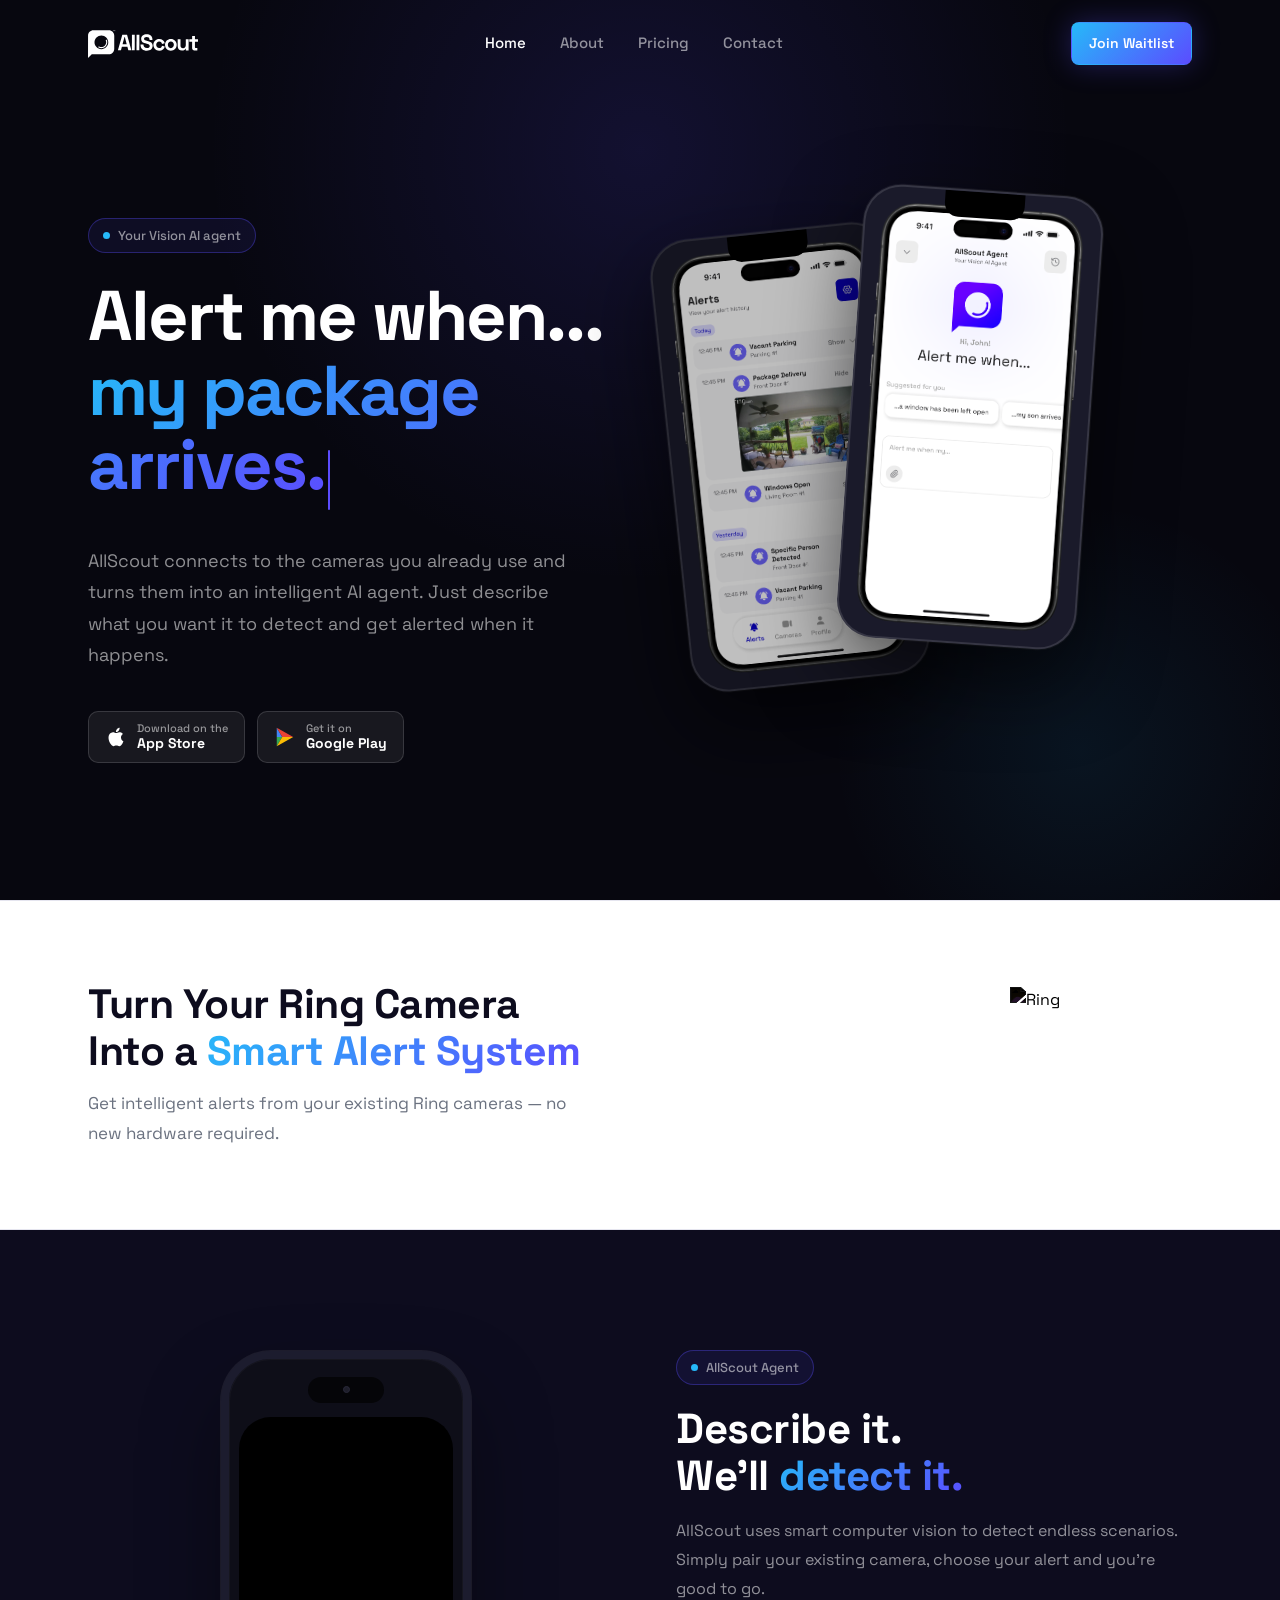
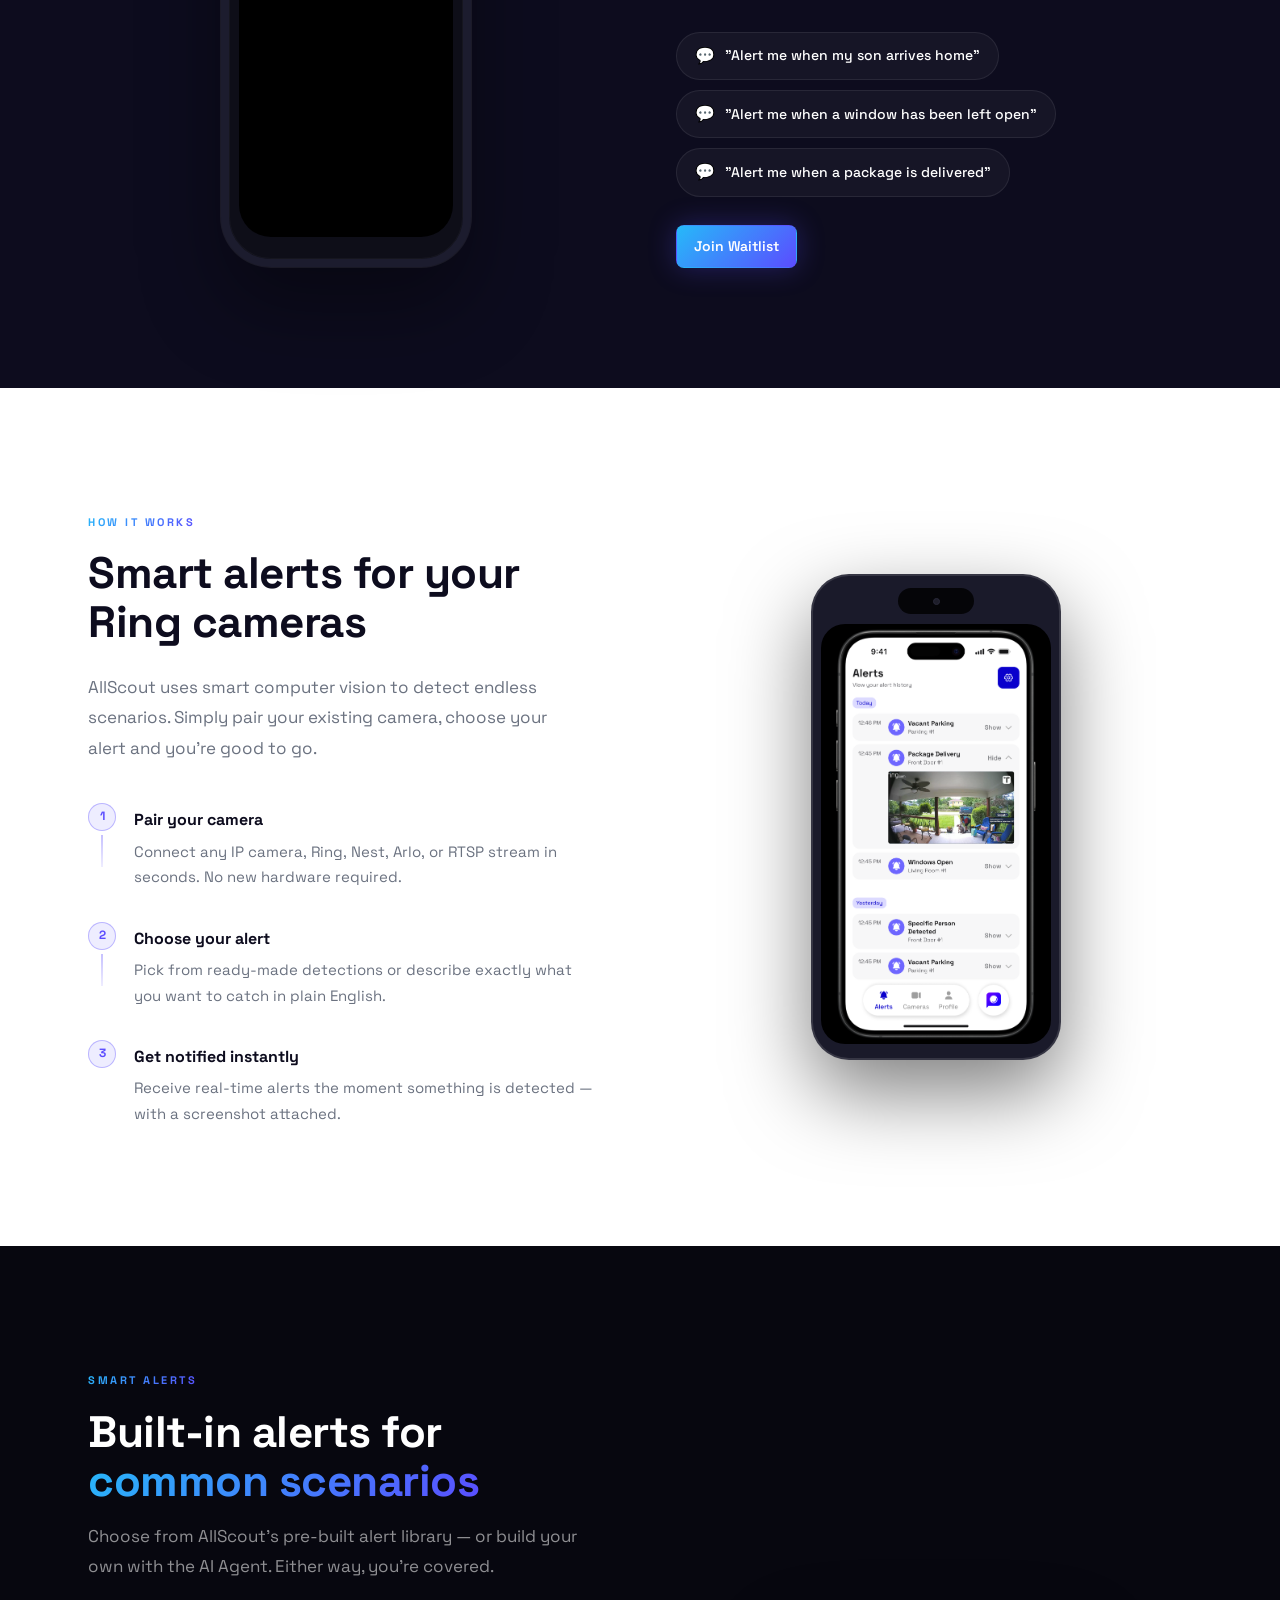
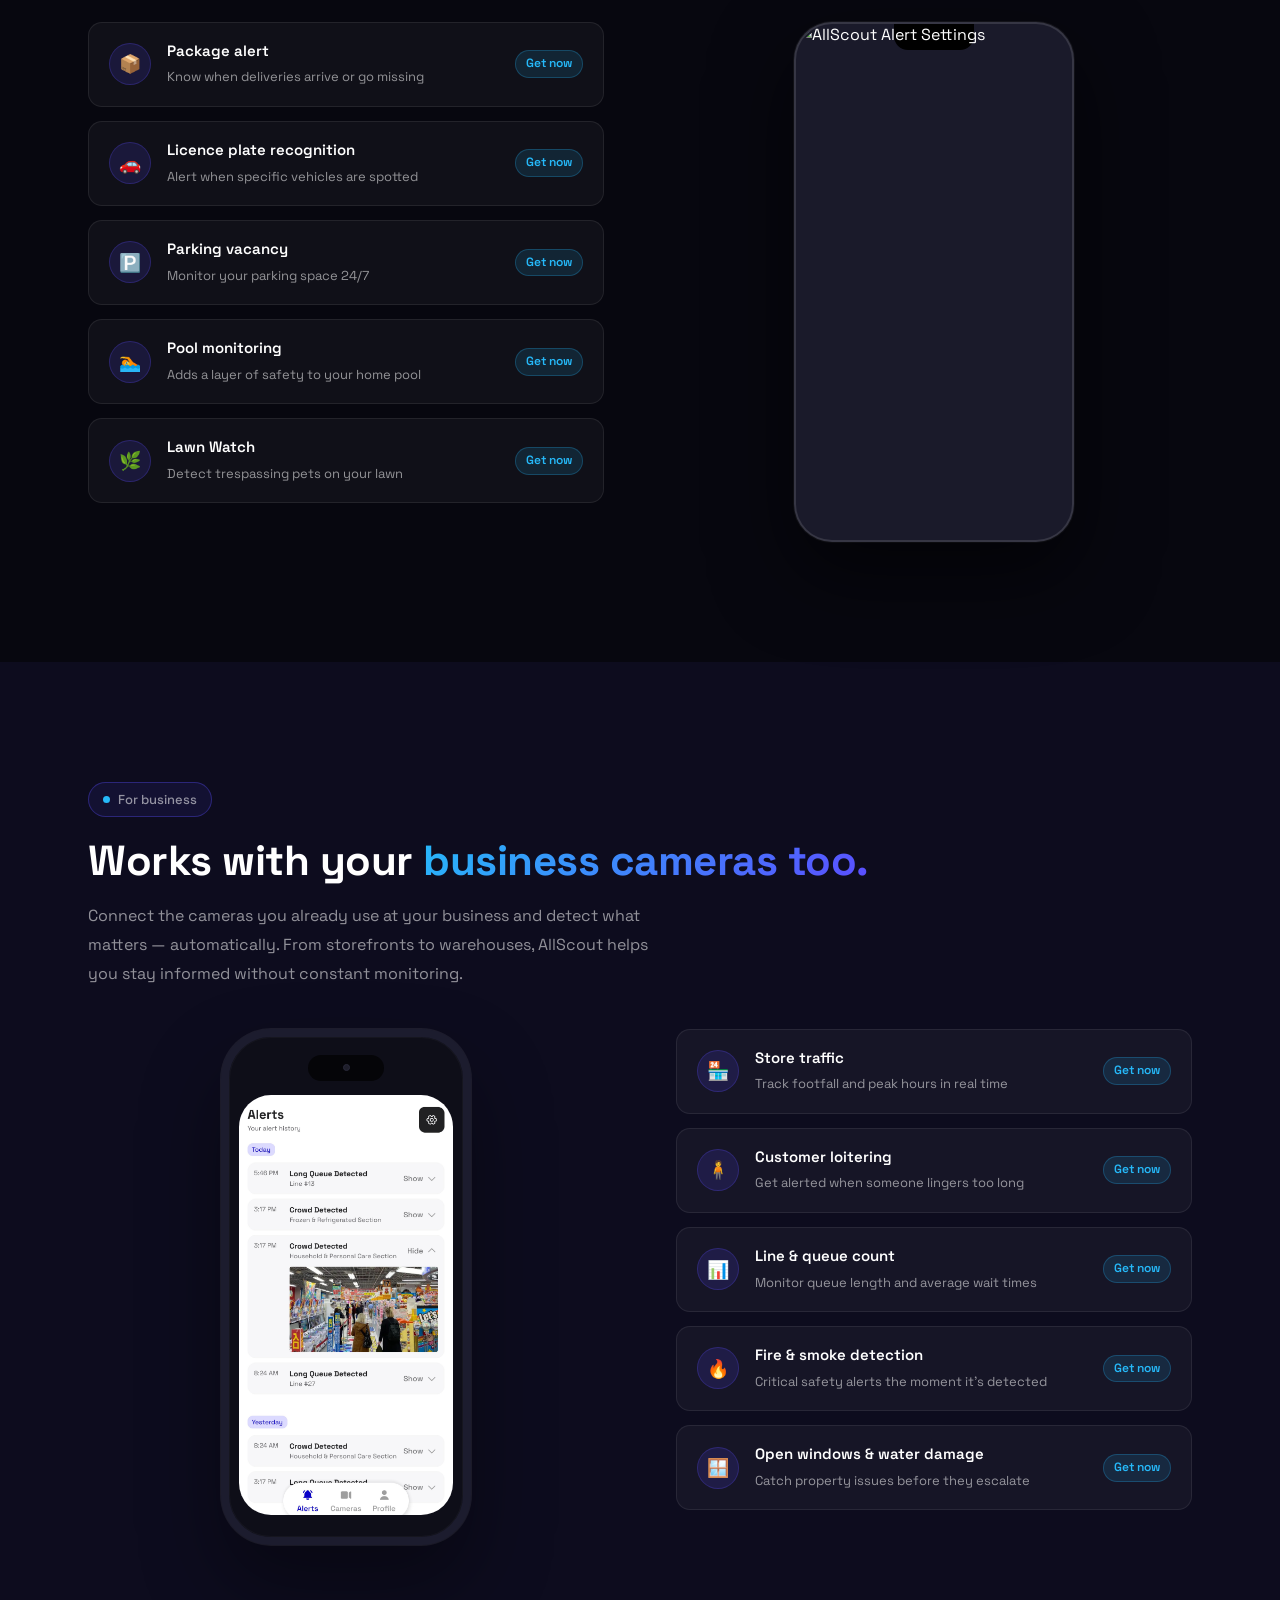
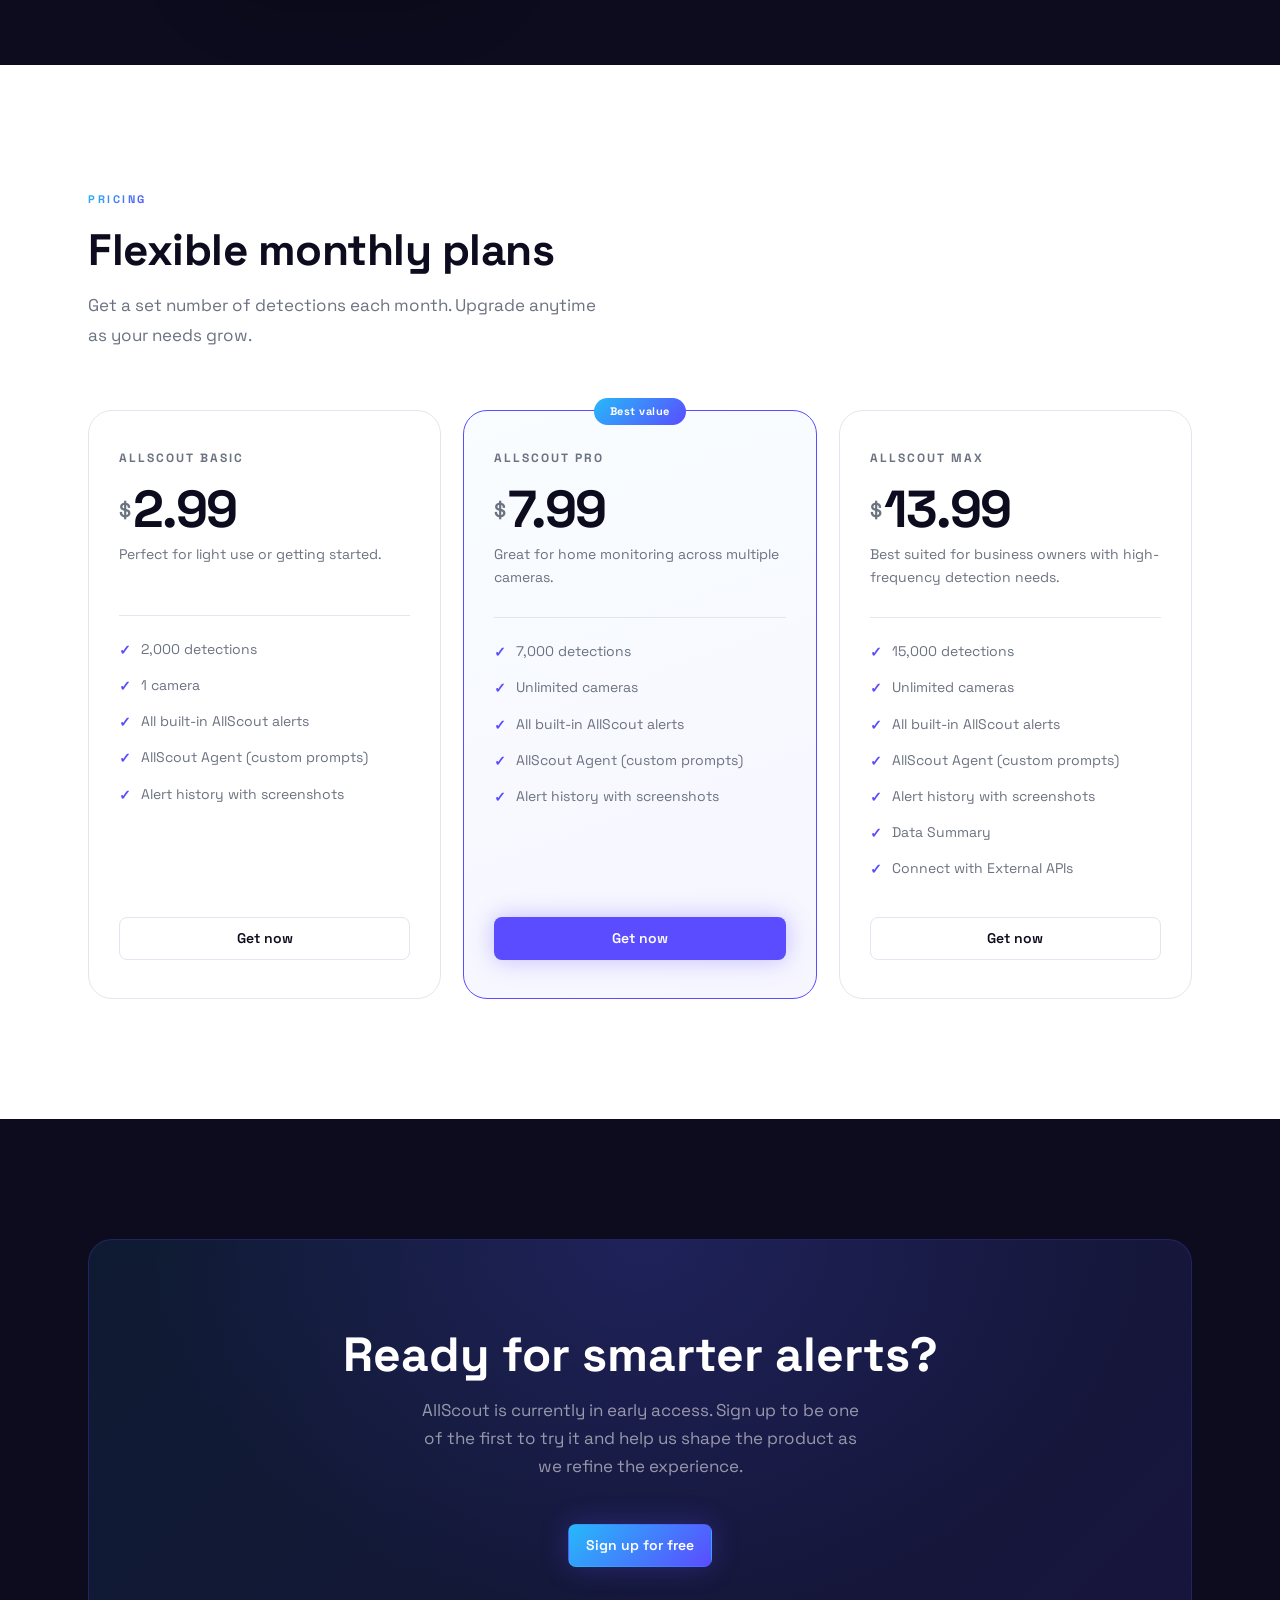
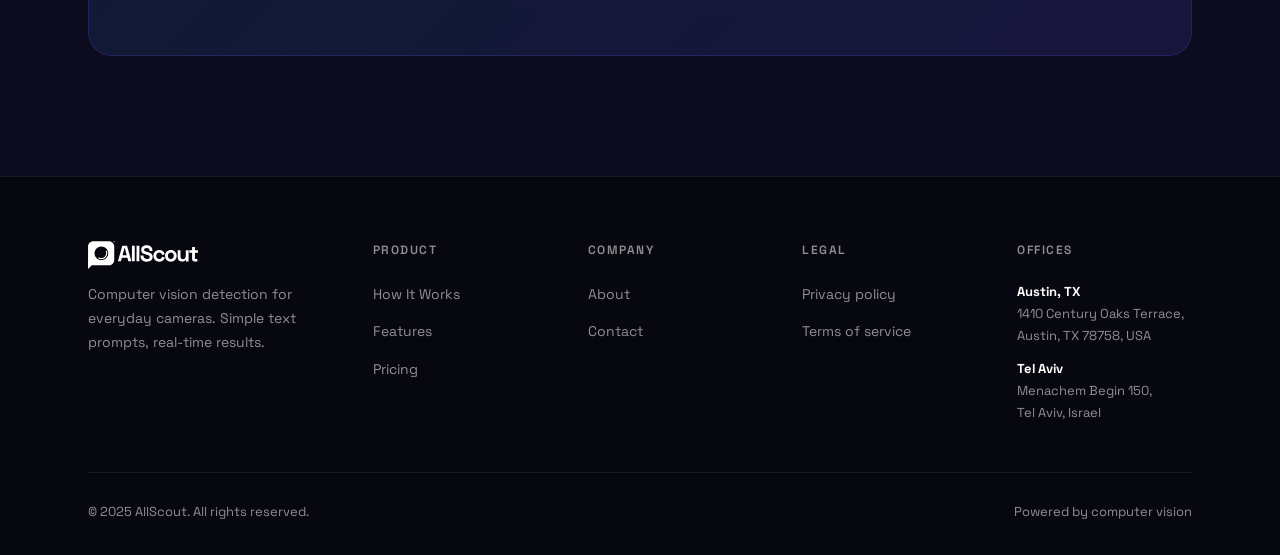
==== index.html @ 81457b03 "Replace How It Works video with screen-alerts.png Co-Authored-By: Claude Sonnet 4.6 <noreply@anthrop" ====
<!DOCTYPE html>
<html lang="en">
<head>
  <meta charset="UTF-8">
  <meta name="viewport" content="width=device-width, initial-scale=1.0">
  <title>AllScout — Alert me when...</title>
  <meta name="description" content="AllScout uses computer vision to transform everyday cameras into an intelligent detection system. Just describe what to detect in plain English.">
  <link rel="preconnect" href="https://fonts.googleapis.com">
  <link rel="preconnect" href="https://fonts.gstatic.com" crossorigin>
  <link href="https://fonts.googleapis.com/css2?family=Space+Grotesk:wght@300;400;500;600;700&display=swap" rel="stylesheet">
  <link rel="stylesheet" href="css/styles.css">
  <link rel="icon" href="assets/AllScout favicon.png" type="image/png">
</head>
<body>

  <!-- NAV -->
  <nav id="navbar">
    <div class="container">
      <div class="nav-inner">
        <a href="index.html" class="nav-logo">
          <img src="assets/AllSccout white.svg" alt="AllScout">
        </a>
        <ul class="nav-links">
          <li><a href="index.html" class="active">Home</a></li>
          <li><a href="about.html">About</a></li>
          <li><a href="pricing.html">Pricing</a></li>
          <li><a href="contact.html">Contact</a></li>
        </ul>
        <div class="nav-actions">
          
          <a href="contact.html" class="btn btn-primary">Join Waitlist</a>
        </div>
        <button class="hamburger" id="hamburger" onclick="openMenu()" aria-label="Open menu">
          <span></span><span></span><span></span>
        </button>
      </div>
    </div>
  </nav>

  <!-- MOBILE NAV -->
  <div class="mobile-nav" id="mobileMenu">
    <button class="mobile-nav-close" onclick="closeMenu()" aria-label="Close menu">✕</button>
    <a href="index.html" onclick="closeMenu()">Home</a>
    <a href="about.html" onclick="closeMenu()">About</a>
    <a href="pricing.html" onclick="closeMenu()">Pricing</a>
    <a href="contact.html" onclick="closeMenu()">Contact</a>
    <a href="contact.html" class="btn btn-primary" onclick="closeMenu()">Get started</a>
  </div>

  <!-- HERO -->
  <section class="hero">
    <div class="hero-glow"></div>
    <div class="hero-glow-2"></div>
    <div class="container">
      <div class="hero-layout">
        <div class="hero-content fade-in">
          <div class="hero-badge">
            <div class="badge-dot"></div>
            Your Vision AI agent
          </div>
          <h1>Alert me when<span class="ellipsis">...</span><br><span class="type-line"><span class="gradient-text" id="typeTarget"></span></span></h1>
          <p class="hero-sub">AllScout connects to the cameras you already use and turns them into an intelligent AI agent. Just describe what you want it to detect and get alerted when it happens.</p>
          <div class="store-badges">
            <a href="#" class="store-badge">
              <span class="store-badge-icon">
                <svg width="22" height="22" viewBox="0 0 24 24" fill="white" xmlns="http://www.w3.org/2000/svg"><path d="M18.71 19.5c-.83 1.24-1.71 2.45-3.05 2.47-1.34.03-1.77-.79-3.29-.79-1.53 0-2 .77-3.27.82-1.31.05-2.3-1.32-3.14-2.53C4.25 17 2.94 12.45 4.7 9.39c.87-1.52 2.43-2.48 4.12-2.51 1.28-.02 2.5.87 3.29.87.78 0 2.26-1.07 3.8-.91.65.03 2.47.26 3.64 1.98-.09.06-2.17 1.28-2.15 3.81.03 3.02 2.65 4.03 2.68 4.04-.03.07-.42 1.44-1.38 2.83M13 3.5c.73-.83 1.94-1.46 2.94-1.5.13 1.17-.34 2.35-1.04 3.19-.69.85-1.83 1.51-2.95 1.42-.15-1.15.41-2.35 1.05-3.11z"/></svg>
              </span>
              <div class="store-badge-text">
                <small>Download on the</small>
                <strong>App Store</strong>
              </div>
            </a>
            <a href="#" class="store-badge">
              <span class="store-badge-icon">
                <svg width="22" height="22" viewBox="0 0 24 24" xmlns="http://www.w3.org/2000/svg">
                  <path d="M3 2L9 12L3 12z" fill="#4285F4"/>
                  <path d="M3 2L21 12L9 12z" fill="#EA4335"/>
                  <path d="M3 12L9 12L3 22z" fill="#34A853"/>
                  <path d="M9 12L21 12L3 22z" fill="#FBBC04"/>
                </svg>
              </span>
              <div class="store-badge-text">
                <small>Get it on</small>
                <strong>Google Play</strong>
              </div>
            </a>
          </div>
        </div>

        <!-- Phone mockups — place app screenshots in assets/ folder -->
        <div class="phones-wrap fade-in" style="transition-delay:.2s">
          <div class="phone-mockup back">
            <img src="assets/screen-alerts.png" alt="AllScout Alerts">
          </div>
          <div class="phone-mockup front">
            <img src="assets/Screen-agent.png" alt="AllScout Agent">
          </div>
        </div>
      </div>
    </div>
  </section>

  <!-- RING SECTION -->
  <section class="ring-section">
    <div class="container">
      <div class="ring-split">
        <div class="ring-text fade-in">
          <h2>Turn Your Ring Camera<br>Into a <span class="gradient-text">Smart Alert System</span></h2>
          <p>Get intelligent alerts from your existing Ring cameras — no new hardware required.</p>
        </div>
        <div class="ring-logo-wrap fade-in" style="transition-delay:.15s">
          <img src="assets/logo-ring.svg" alt="Ring">
        </div>
      </div>
    </div>
  </section>

  <!-- AI AGENT FEATURE -->
  <section class="agent-section">
    <div class="container">
      <div class="agent-layout">
        <div class="agent-phone fade-in">
          <div class="phone-frame">
            <div class="phone-island"><div class="phone-island-dot"></div></div>
            <div class="phone-screen">
              <video id="agentVideo" src="assets/Raw%20Videos/PackageScout3.mp4#t=30" autoplay muted playsinline poster="assets/AllScout screens for video/Alerts-1.png"></video>
              <script>
                (function(){
                  var v = document.getElementById('agentVideo');
                  var s = 30, e = 52;
                  function seekToStart() { if (v.currentTime < s) v.currentTime = s; }
                  v.addEventListener('loadedmetadata', function(){ v.currentTime = s; });
                  v.addEventListener('canplay', seekToStart);
                  v.addEventListener('playing', seekToStart);
                  v.addEventListener('timeupdate', function(){ if (v.currentTime >= e || v.currentTime < s) v.currentTime = s; });
                })();
              </script>
            </div>
          </div>
        </div>
        <div class="agent-text fade-in" style="transition-delay:.15s">
          <div class="hero-badge" style="margin-bottom:20px;">
            <div class="badge-dot"></div>
            AllScout Agent
          </div>
          <h2>Describe it.<br>We'll <span class="gradient-text">detect it.</span></h2>
          <p>AllScout uses smart computer vision to detect endless scenarios. Simply pair your existing camera, choose your alert and you're good to go.</p>
          <div class="prompt-examples">
            <div class="prompt-chip">
              <span class="prompt-chip-icon">💬</span>
              "Alert me when my son arrives home"
            </div>
            <div class="prompt-chip">
              <span class="prompt-chip-icon">💬</span>
              "Alert me when a window has been left open"
            </div>
            <div class="prompt-chip">
              <span class="prompt-chip-icon">💬</span>
              "Alert me when a package is delivered"
            </div>
          </div>
          <a href="contact.html" class="btn btn-primary">Join Waitlist</a>
        </div>
      </div>
    </div>
  </section>

  <!-- HOW IT WORKS -->
  <section class="how-it-works" id="how-it-works">
    <div class="container">
      <div class="hiw-layout">
        <div class="hiw-content fade-in">
          <div class="section-label">How It Works</div>
          <h2 class="section-title dark">Smart alerts for your Ring cameras</h2>
          <p class="hiw-intro">AllScout uses smart computer vision to detect endless scenarios. Simply pair your existing camera, choose your alert and you're good to go.</p>
          <div class="hiw-steps">
            <div class="hiw-step">
              <div class="hiw-step-col">
                <span class="hiw-step-num">1</span>
                <div class="hiw-step-line"></div>
              </div>
              <div>
                <h3>Pair your camera</h3>
                <p>Connect any IP camera, Ring, Nest, Arlo, or RTSP stream in seconds. No new hardware required.</p>
              </div>
            </div>
            <div class="hiw-step">
              <div class="hiw-step-col">
                <span class="hiw-step-num">2</span>
                <div class="hiw-step-line"></div>
              </div>
              <div>
                <h3>Choose your alert</h3>
                <p>Pick from ready-made detections or describe exactly what you want to catch in plain English.</p>
              </div>
            </div>
            <div class="hiw-step">
              <div class="hiw-step-col">
                <span class="hiw-step-num">3</span>
              </div>
              <div>
                <h3>Get notified instantly</h3>
                <p>Receive real-time alerts the moment something is detected — with a screenshot attached.</p>
              </div>
            </div>
          </div>
        </div>
        <div class="hiw-phone-wrap fade-in" style="transition-delay:.15s;">
          <div class="phone-frame">
            <div class="phone-island"><div class="phone-island-dot"></div></div>
            <div class="phone-screen">
              <img src="assets/screen-alerts.png" alt="AllScout alerts screen" style="width:100%;height:100%;object-fit:cover;display:block;">
            </div>
          </div>
        </div>
      </div>
    </div>
  </section>

  <!-- ALERTS SHOWCASE -->
  <section class="alerts-section" id="features">
    <div class="container">
      <div class="section-label fade-in">Smart Alerts</div>
      <h2 class="section-title fade-in">Built-in alerts for<br><span class="gradient-text">common scenarios</span></h2>
      <p class="section-sub fade-in">Choose from AllScout's pre-built alert library — or build your own with the AI Agent. Either way, you're covered.</p>
      <div class="alerts-layout">
        <div class="alerts-chips fade-in">
          <div class="alert-chip">
            <div class="alert-chip-icon">📦</div>
            <div class="alert-chip-text">
              <strong>Package alert</strong>
              <span>Know when deliveries arrive or go missing</span>
            </div>
            <a href="https://ring.com/appstore" class="alert-chip-cta" target="_blank" rel="noopener">Get now</a>
          </div>
          <div class="alert-chip">
            <div class="alert-chip-icon">🚗</div>
            <div class="alert-chip-text">
              <strong>Licence plate recognition</strong>
              <span>Alert when specific vehicles are spotted</span>
            </div>
            <a href="https://ring.com/appstore" class="alert-chip-cta" target="_blank" rel="noopener">Get now</a>
          </div>
          <div class="alert-chip">
            <div class="alert-chip-icon">🅿️</div>
            <div class="alert-chip-text">
              <strong>Parking vacancy</strong>
              <span>Monitor your parking space 24/7</span>
            </div>
            <a href="https://ring.com/appstore" class="alert-chip-cta" target="_blank" rel="noopener">Get now</a>
          </div>
          <div class="alert-chip">
            <div class="alert-chip-icon">🏊</div>
            <div class="alert-chip-text">
              <strong>Pool monitoring</strong>
              <span>Adds a layer of safety to your home pool</span>
            </div>
            <a href="https://ring.com/appstore" class="alert-chip-cta" target="_blank" rel="noopener">Get now</a>
          </div>
          <div class="alert-chip">
            <div class="alert-chip-icon">🌿</div>
            <div class="alert-chip-text">
              <strong>Lawn Watch</strong>
              <span>Detect trespassing pets on your lawn</span>
            </div>
            <a href="https://ring.com/appstore" class="alert-chip-cta" target="_blank" rel="noopener">Get now</a>
          </div>
        </div>
        <div class="alerts-phone fade-in" style="transition-delay:.2s">
          <img src="assets/New%20alert%20settings.jpeg" alt="AllScout Alert Settings">
        </div>
      </div>
    </div>
  </section>

  <!-- BUSINESS -->
  <section class="agent-section">
    <div class="container">
      <div class="hero-badge fade-in" style="margin-bottom:20px;">
        <div class="badge-dot"></div>
        For business
      </div>
      <h2 class="fade-in" style="font-size:clamp(26px,3.5vw,42px);font-weight:700;line-height:1.12;letter-spacing:-0.5px;margin-bottom:18px;">Works with your <span class="gradient-text">business cameras too.</span></h2>
      <p class="fade-in" style="font-size:16px;color:var(--text-muted);line-height:1.8;margin-bottom:0;max-width:560px;">Connect the cameras you already use at your business and detect what matters — automatically. From storefronts to warehouses, AllScout helps you stay informed without constant monitoring.</p>
      <div class="agent-layout business-layout">
        <div class="agent-phone fade-in">
          <div class="phone-frame">
            <div class="phone-island"><div class="phone-island-dot"></div></div>
            <div class="phone-screen">
              <img src="assets/Business%20screen.jpeg" alt="AllScout business dashboard" style="width:100%;height:100%;object-fit:cover;display:block;">
            </div>
          </div>
        </div>
        <div class="alerts-chips fade-in" style="transition-delay:.15s;">
          <div class="alert-chip">
            <div class="alert-chip-icon">🏪</div>
            <div class="alert-chip-text">
              <strong>Store traffic</strong>
              <span>Track footfall and peak hours in real time</span>
            </div>
            <a href="https://ring.com/appstore" class="alert-chip-cta" target="_blank" rel="noopener">Get now</a>
          </div>
          <div class="alert-chip">
            <div class="alert-chip-icon">🧍</div>
            <div class="alert-chip-text">
              <strong>Customer loitering</strong>
              <span>Get alerted when someone lingers too long</span>
            </div>
            <a href="https://ring.com/appstore" class="alert-chip-cta" target="_blank" rel="noopener">Get now</a>
          </div>
          <div class="alert-chip">
            <div class="alert-chip-icon">📊</div>
            <div class="alert-chip-text">
              <strong>Line & queue count</strong>
              <span>Monitor queue length and average wait times</span>
            </div>
            <a href="https://ring.com/appstore" class="alert-chip-cta" target="_blank" rel="noopener">Get now</a>
          </div>
          <div class="alert-chip">
            <div class="alert-chip-icon">🔥</div>
            <div class="alert-chip-text">
              <strong>Fire & smoke detection</strong>
              <span>Critical safety alerts the moment it's detected</span>
            </div>
            <a href="https://ring.com/appstore" class="alert-chip-cta" target="_blank" rel="noopener">Get now</a>
          </div>
          <div class="alert-chip">
            <div class="alert-chip-icon">🪟</div>
            <div class="alert-chip-text">
              <strong>Open windows & water damage</strong>
              <span>Catch property issues before they escalate</span>
            </div>
            <a href="https://ring.com/appstore" class="alert-chip-cta" target="_blank" rel="noopener">Get now</a>
          </div>
        </div>
      </div>
    </div>
  </section>

  <!-- PRICING -->
  <section class="how-it-works" id="pricing">
    <div class="container">
      <div class="section-label">Pricing</div>
      <h2 class="section-title dark">Flexible monthly plans</h2>
      <p class="section-sub dark">Get a set number of detections each month. Upgrade anytime as your needs grow.</p>

      <div class="pricing-grid">

        <div class="pricing-card fade-in">
          <div class="pricing-tier">AllScout Basic</div>
          <div class="price-wrap">
            <span class="price-currency">$</span>
            <span class="price-amount">2.99</span>
          </div>
          <p class="price-desc">Perfect for light use or getting started.</p>
          <div class="pricing-divider"></div>
          <ul class="pricing-features">
            <li>2,000 detections</li>
            <li>1 camera</li>
            <li>All built-in AllScout alerts</li>
            <li>AllScout Agent (custom prompts)</li>
            <li>Alert history with screenshots</li>
          </ul>
          <a href="https://ring.com/appstore" class="btn btn-outline-dark" style="width:100%;justify-content:center;" target="_blank" rel="noopener">Get now</a>
        </div>

        <div class="pricing-card featured fade-in" style="transition-delay:.1s">
          <div class="featured-badge">Best value</div>
          <div class="pricing-tier">AllScout Pro</div>
          <div class="price-wrap">
            <span class="price-currency">$</span>
            <span class="price-amount">7.99</span>
          </div>
          <p class="price-desc">Great for home monitoring across multiple cameras.</p>
          <div class="pricing-divider"></div>
          <ul class="pricing-features">
            <li>7,000 detections</li>
            <li>Unlimited cameras</li>
            <li>All built-in AllScout alerts</li>
            <li>AllScout Agent (custom prompts)</li>
            <li>Alert history with screenshots</li>
          </ul>
          <a href="https://ring.com/appstore" class="btn btn-purple" style="width:100%;justify-content:center;" target="_blank" rel="noopener">Get now</a>
        </div>

        <div class="pricing-card fade-in" style="transition-delay:.2s">
          <div class="pricing-tier">AllScout Max</div>
          <div class="price-wrap">
            <span class="price-currency">$</span>
            <span class="price-amount">13.99</span>
          </div>
          <p class="price-desc">Best suited for business owners with high-frequency detection needs.</p>
          <div class="pricing-divider"></div>
          <ul class="pricing-features">
            <li>15,000 detections</li>
            <li>Unlimited cameras</li>
            <li>All built-in AllScout alerts</li>
            <li>AllScout Agent (custom prompts)</li>
            <li>Alert history with screenshots</li>
            <li>Data Summary</li>
            <li>Connect with External APIs</li>
          </ul>
          <a href="https://ring.com/appstore" class="btn btn-outline-dark" style="width:100%;justify-content:center;" target="_blank" rel="noopener">Get now</a>
        </div>

      </div>
    </div>
  </section>

  <!-- CTA -->
  <section class="cta-section">
    <div class="container">
      <div class="cta-box">
        <h2>Ready for smarter alerts?</h2>
        <p>AllScout is currently in early access. Sign up to be one of the first to try it and help us shape the product as we refine the experience.</p>
        <div class="cta-actions">
          <a href="contact.html" class="btn btn-primary">Sign up for free</a>
        </div>
      </div>
    </div>
  </section>

  <!-- FOOTER -->
  <footer>
    <div class="container">
      <div class="footer-grid">
        <div class="footer-brand">
          <a href="index.html" class="nav-logo">
            <img src="assets/AllSccout white.svg" alt="AllScout">
          </a>
          <p>Computer vision detection for everyday cameras. Simple text prompts, real-time results.</p>
        </div>
        <div class="footer-col">
          <h4>Product</h4>
          <ul>
            <li><a href="#how-it-works">How It Works</a></li>
            <li><a href="#features">Features</a></li>
            <li><a href="pricing.html">Pricing</a></li>
          </ul>
        </div>
        <div class="footer-col">
          <h4>Company</h4>
          <ul>
            <li><a href="about.html">About</a></li>
            <li><a href="contact.html">Contact</a></li>
          </ul>
        </div>
        <div class="footer-col">
          <h4>Legal</h4>
          <ul>
            <li><a href="privacy.html">Privacy policy</a></li>
            <li><a href="terms.html">Terms of service</a></li>
          </ul>
        </div>
        <div class="footer-col">
          <h4>Offices</h4>
          <ul class="footer-addresses">
            <li><strong>Austin, TX</strong><br>1410 Century Oaks Terrace,<br>Austin, TX 78758, USA</li>
            <li><strong>Tel Aviv</strong><br>Menachem Begin 150,<br>Tel Aviv, Israel</li>
          </ul>
        </div>
      </div>
      <div class="footer-bottom">
        <span>© 2025 AllScout. All rights reserved.</span>
        <span>Powered by computer vision</span>
      </div>
    </div>
  </footer>

  <script src="js/main.js"></script>
</body>
</html>
---- css/styles.css ----
/* ============================================================
   AllScout — Shared Styles
   Font: Space Grotesk
   Brand: #5B4CFF (purple) + #26B9F9 (cyan)
   ============================================================ */

@import url('https://fonts.googleapis.com/css2?family=Space+Grotesk:wght@300;400;500;600;700&display=swap');

/* ---- VARIABLES & RESET ---- */
:root {
  /* Dark palette */
  --bg:         #07070f;
  --bg-2:       #0d0c1e;
  --bg-card:    rgba(255,255,255,0.04);
  /* Light palette */
  --lt:         #ffffff;
  --lt-2:       #f5f5fc;
  --lt-text:    #0d0c1e;
  --lt-muted:   #6b7280;
  --lt-border:  #e5e5ef;
  /* Brand */
  --purple:     #5B4CFF;
  --cyan:       #26B9F9;
  --gradient:   linear-gradient(135deg, #26B9F9 0%, #5B4CFF 100%);
  /* Shared */
  --text:       #ffffff;
  --text-muted: rgba(255,255,255,0.55);
  --border:     rgba(255,255,255,0.08);
  --border-2:   rgba(255,255,255,0.14);
  --r:          14px;
  --r-sm:       8px;
  --r-xl:       24px;
}

*,*::before,*::after { margin:0; padding:0; box-sizing:border-box; }
html { scroll-behavior: smooth; }
body {
  font-family: 'Space Grotesk', sans-serif;
  background: var(--bg);
  color: var(--text);
  line-height: 1.65;
  -webkit-font-smoothing: antialiased;
  overflow-x: hidden;
}
img { display:block; max-width:100%; }
a { text-decoration:none; }

/* ---- UTILITIES ---- */
.container { max-width:1160px; margin:0 auto; padding:0 28px; }

.gradient-text {
  background: var(--gradient);
  -webkit-background-clip: text;
  -webkit-text-fill-color: transparent;
  background-clip: text;
}

.section-label {
  display: inline-block;
  font-size: 11px; font-weight: 700;
  letter-spacing: 2.5px; text-transform: uppercase;
  background: var(--gradient);
  -webkit-background-clip: text; -webkit-text-fill-color: transparent;
  background-clip: text;
  margin-bottom: 18px;
}
.section-label.dark { /* same but on light bg */
  background: var(--gradient);
  -webkit-background-clip: text; -webkit-text-fill-color: transparent;
  background-clip: text;
}

.section-title { font-size:clamp(28px,4vw,44px); font-weight:700; line-height:1.12; letter-spacing:-0.5px; margin-bottom:16px; }
.section-title.dark { color: var(--lt-text); }
.section-sub { font-size:17px; color:var(--text-muted); max-width:520px; line-height:1.75; }
.section-sub.dark { color: var(--lt-muted); }

/* ---- BUTTONS ---- */
.btn {
  display:inline-flex; align-items:center; gap:8px;
  padding:9px 17px; border-radius:var(--r-sm);
  font-family:'Space Grotesk',sans-serif; font-size:14px; font-weight:600;
  cursor:pointer; border:1.5px solid transparent; white-space:nowrap;
  transition: transform .2s, box-shadow .2s, background .2s, border-color .2s;
}
.btn-primary {
  background: var(--gradient); color:#fff;
  box-shadow: 0 0 28px rgba(91,76,255,0.3);
}
.btn-primary:hover { transform:translateY(-2px); box-shadow:0 10px 40px rgba(91,76,255,0.5); }

.btn-ghost { background:transparent; color:var(--text); border-color:var(--border-2); }
.btn-ghost:hover { background:rgba(255,255,255,0.06); border-color:rgba(255,255,255,0.22); }

.btn-purple { background:var(--purple); color:#fff; box-shadow:0 0 24px rgba(91,76,255,0.35); }
.btn-purple:hover { transform:translateY(-2px); box-shadow:0 8px 32px rgba(91,76,255,0.5); }

.btn-outline-dark { background:transparent; color:var(--lt-text); border-color:var(--lt-border); }
.btn-outline-dark:hover { background:var(--lt-2); border-color:#c5c5dc; }

/* ---- NAVIGATION ---- */
nav {
  position:fixed; top:0; left:0; right:0; z-index:200;
  padding:22px 0;
  transition: background .3s, padding .3s, border-color .3s;
}
nav.scrolled {
  background:rgba(7,7,15,0.88);
  backdrop-filter:blur(20px); -webkit-backdrop-filter:blur(20px);
  padding:14px 0;
  border-bottom:1px solid var(--border);
}
.nav-inner { display:flex; align-items:center; justify-content:space-between; gap:24px; }

.nav-logo { display:flex; align-items:center; gap:9px; flex-shrink:0; }
.nav-logo img { height:28px; width:auto; }

.nav-links { display:flex; align-items:center; gap:34px; list-style:none; }
.nav-links a { font-size:15px; font-weight:500; color:var(--text-muted); transition:color .2s; }
.nav-links a:hover, .nav-links a.active { color:var(--text); }

.nav-actions { display:flex; align-items:center; gap:12px; }

.hamburger { display:none; flex-direction:column; gap:5px; cursor:pointer; padding:4px; background:none; border:none; }
.hamburger span { display:block; width:22px; height:2px; background:var(--text); border-radius:2px; transition:all .3s; }

.mobile-nav {
  display:none; position:fixed; inset:0; background:var(--bg); z-index:199;
  flex-direction:column; align-items:center; justify-content:center; gap:28px;
}
.mobile-nav.open { display:flex; }
.mobile-nav a { font-size:26px; font-weight:600; color:var(--text); }
.mobile-nav-close { position:absolute; top:22px; right:24px; font-size:28px; background:none; border:none; color:var(--text); cursor:pointer; }

@media (max-width:820px) {
  .nav-links, .nav-actions .btn-ghost { display:none; }
  .hamburger { display:flex; }
}

/* ---- HERO ---- */
.hero {
  min-height:100vh; display:flex; align-items:flex-start;
  padding:180px 0 80px; position:relative; overflow:hidden;
}
.hero-glow {
  position:absolute; width:900px; height:900px; border-radius:50%;
  background:radial-gradient(circle,rgba(91,76,255,0.14) 0%,transparent 68%);
  top:-300px; left:50%; transform:translateX(-50%); pointer-events:none;
}
.hero-glow-2 {
  position:absolute; width:500px; height:500px; border-radius:50%;
  background:radial-gradient(circle,rgba(38,185,249,0.08) 0%,transparent 70%);
  bottom:-100px; right:-50px; pointer-events:none;
}

.hero-layout {
  display:grid; grid-template-columns:1fr 1fr;
  gap:60px; align-items:center; position:relative; z-index:1;
  min-height: 640px;
}
.phones-wrap {
  position:relative;
  width: 420px;
  flex-shrink: 0;
  height:620px;
  align-self: center;
}

.hero-badge {
  display:inline-flex; align-items:center; gap:8px;
  padding:6px 14px; border-radius:100px;
  border:1px solid rgba(91,76,255,0.35);
  background:rgba(91,76,255,0.09);
  font-size:13px; font-weight:500; color:var(--text-muted);
  margin-bottom:26px;
}
.badge-dot {
  width:7px; height:7px; border-radius:50%;
  background:var(--cyan); animation:pulse 2s infinite;
}

.hero h1 {
  font-size:clamp(38px,5.5vw,72px);
  font-weight:700; line-height:1.06; letter-spacing:-2px; margin-bottom:22px;
  text-align: left;
  width: 100%;
}
.type-line {
  display: block;
  min-height: 2.4em;
  width: 100%;
  overflow: hidden;
}
.ellipsis {
  color: #ffffff;
  -webkit-text-fill-color: #ffffff;
}
#typeTarget {
  display: inline;
}
#typeTarget::after {
  content: '';
  display: inline-block;
  width: 2px;
  height: 0.85em;
  background: var(--purple);
  margin-left: 3px;
  vertical-align: text-bottom;
  border-radius: 2px;
  animation: blink 1s step-end infinite;
}
.hero-sub {
  font-size:clamp(16px,1.8vw,18px);
  color:var(--text-muted); line-height:1.75; margin-bottom:40px; max-width:480px;
}
.hero-actions { display:flex; gap:14px; flex-wrap:wrap; }
.hero-actions .btn { padding:12px 24px; font-size:15px; }

/* Store badges */
.store-badges { display:flex; gap:12px; flex-wrap:wrap; margin-top:0; margin-bottom:20px; }
.store-badge {
  display:inline-flex; align-items:center; gap:10px;
  background:rgba(255,255,255,0.07); border:1px solid var(--border-2);
  border-radius:10px; padding:10px 16px;
  font-size:13px; font-weight:500; color:var(--text-muted);
  transition: background .2s, border-color .2s;
}
.store-badge:hover { background:rgba(255,255,255,0.11); border-color:rgba(255,255,255,0.22); }
.store-badge-icon { display:flex; align-items:center; }
.store-badge-text { display:flex; flex-direction:column; line-height:1.2; }
.store-badge-text small { font-size:11px; color:var(--text-muted); }
.store-badge-text strong { font-size:14px; color:var(--text); }

/* ---- PHONE MOCKUP ---- */
.phone-mockup {
  position:absolute;
  width:240px;
  background:#1a1a2a;
  border-radius:38px;
  border:2px solid rgba(255,255,255,0.12);
  box-shadow:0 32px 80px rgba(0,0,0,0.6), 0 0 0 1px rgba(255,255,255,0.06);
  overflow:hidden;
}
.phone-mockup::before {
  content:'';
  display:block;
  width:80px; height:26px;
  background:#000;
  border-radius:0 0 14px 14px;
  margin:0 auto 0;
  position:relative; z-index:2;
}
.phone-mockup img {
  width:100%; display:block;
  margin-top:-26px; /* overlap notch */
}
.phone-mockup.back {
  left:0; top:40px;
  transform:rotate(-6deg);
  z-index:1;
  filter:brightness(0.75);
}
.phone-mockup.front {
  left:180px; top:0;
  transform:rotate(4deg);
  z-index:2;
}
/* fallback when no image */
.phone-screen-placeholder {
  background:linear-gradient(160deg,#f0f0ff,#e8e8ff);
  min-height:400px;
  display:flex; align-items:center; justify-content:center;
  font-size:13px; color:#666; text-align:center; padding:20px;
}

@media (max-width:960px) {
  .hero-layout { grid-template-columns:1fr; }
  .phones-wrap { display:none; }
}

/* ---- LOGOS BAR ---- */
.logos-bar {
  padding:48px 0;
  border-top:1px solid var(--border);
  border-bottom:1px solid var(--border);
}
.logos-bar-label {
  text-align:center; font-size:12px; font-weight:500;
  letter-spacing:1.5px; text-transform:uppercase;
  color:var(--text-muted); margin-bottom:28px;
}
.logos-row {
  display:flex; justify-content:center; align-items:center;
  gap:0; flex-wrap:wrap; opacity:0.5;
}
.logo-pill {
  display:flex; align-items:center; justify-content:center;
  width:120px; height:48px;
}
.logo-pill img, .logo-pill svg {
  height:26px; width:auto; max-width:90px; object-fit:contain;
  filter: brightness(100);
}

/* ---- RING SECTION ---- */
.ring-section {
  padding: 80px 0;
  background: var(--lt);
  border-top: 1px solid var(--lt-border);
  border-bottom: 1px solid var(--lt-border);
}
.ring-split {
  display: flex;
  align-items: center;
  justify-content: space-between;
  padding-right: 12%;
}
.ring-text h2 {
  font-size: clamp(26px, 3.2vw, 42px);
  font-weight: 700;
  line-height: 1.15;
  letter-spacing: -0.5px;
  margin-bottom: 14px;
  color: var(--lt-text);
}
.ring-text p {
  font-size: 17px;
  color: var(--lt-muted);
  max-width: 480px;
  line-height: 1.75;
}
.ring-logo-wrap {
  display: flex;
  align-items: center;
  justify-content: flex-start;
  opacity: 0.75;
}
.ring-logo-wrap img {
  height: 156px;
  width: auto;
  filter: invert(1) brightness(0.2);
}
@media (max-width: 640px) {
  .ring-split { grid-template-columns: 1fr; gap: 32px; }
  .ring-logo-wrap { justify-content: flex-start; }
  .ring-section { padding: 60px 0; }
}
.ring-flow {
  display: flex;
  align-items: center;
  justify-content: center;
  gap: 24px;
  flex-wrap: wrap;
}
.ring-flow-step {
  display: flex;
  flex-direction: column;
  align-items: center;
  gap: 14px;
}
.ring-flow-label {
  font-size: 13px;
  font-weight: 500;
  color: var(--text-muted);
  letter-spacing: 0.02em;
}
.ring-flow-card {
  border-radius: 20px;
  border: 1px solid var(--border-2);
  background: rgba(255,255,255,0.03);
  overflow: hidden;
  display: flex;
  align-items: center;
  justify-content: center;
}
.ring-logo-card {
  width: 160px;
  height: 120px;
  padding: 28px;
}
.ring-logo-card img {
  width: 100%;
  height: auto;
  filter: brightness(100);
  opacity: 0.9;
}
.ring-screen-card {
  width: 200px;
  height: 160px;
}
.ring-screen-card img {
  width: 100%;
  height: 100%;
  object-fit: cover;
  display: block;
}
.ring-alert-card {
  width: 160px;
  height: 220px;
}
.ring-alert-card img {
  width: 100%;
  height: 100%;
  object-fit: cover;
  object-position: top;
  display: block;
}
.ring-flow-arrow {
  flex-shrink: 0;
  display: flex;
  align-items: center;
  margin-top: -28px; /* nudge up past the label */
}
@media (max-width: 640px) {
  .ring-section { padding: 70px 0; }
  .ring-header { margin-bottom: 40px; }
  .ring-flow-arrow { transform: rotate(90deg); margin: 0; }
  .ring-flow { flex-direction: column; }
  .ring-logo-card { width: 140px; height: 100px; }
  .ring-screen-card { width: 180px; height: 140px; }
  .ring-alert-card { width: 140px; height: 190px; }
}

/* ---- AGENT FEATURE (HERO-LIKE PROMO) ---- */
.agent-section {
  padding:120px 0; background:var(--bg-2);
}
.agent-layout {
  display:grid; grid-template-columns:1fr 1fr;
  gap:72px; align-items:center;
}
.agent-phone {
  display: flex;
  justify-content: center;
  align-items: flex-start;
  max-width: 320px;
  margin: 0 auto;
}
.agent-phone > img {
  width: 100%;
  border-radius: 16px;
  display: block;
  object-fit: cover;
}

.agent-text .hero-badge { display:inline-flex; }
.agent-text h2 { font-size:clamp(26px,3.5vw,42px); font-weight:700; line-height:1.12; letter-spacing:-0.5px; margin-bottom:18px; }
.agent-text p { font-size:16px; color:var(--text-muted); line-height:1.8; margin-bottom:16px; }

.prompt-examples {
  display:flex; flex-direction:column; gap:10px; margin:28px 0;
}
.prompt-chip {
  display:inline-flex; align-items:center; gap:10px;
  background:rgba(255,255,255,0.04); border:1px solid var(--border);
  border-radius:100px; padding:10px 18px;
  font-size:14px; color:var(--text); font-weight:500;
  width:fit-content;
}
.prompt-chip-icon { font-size:16px; }

.business-layout {
  align-items: start;
  margin-top: 40px;
}
.business-layout .agent-phone {
  align-self: start;
}

@media (max-width:860px) {
  .agent-layout { grid-template-columns:1fr; }
  .agent-phone { display:none; }
}

/* ---- HOW IT WORKS (light) ---- */
.how-it-works {
  padding:120px 0;
  background:var(--lt);
}
.how-it-works .section-label,
.how-it-works .section-title,
.how-it-works .section-sub { color:var(--lt-text); }
.how-it-works .section-sub { color:var(--lt-muted); }

/* ── How It Works — redesigned ── */
.hiw-layout {
  display: grid;
  grid-template-columns: 1fr 1fr;
  gap: 80px;
  align-items: center;
}
.hiw-intro {
  font-size: 17px;
  color: var(--lt-muted);
  line-height: 1.8;
  margin: 24px 0 40px;
  max-width: 480px;
}
.hiw-steps { display: flex; flex-direction: column; gap: 0; }
.hiw-step { display: flex; align-items: flex-start; gap: 18px; }
.hiw-step-col { display: flex; flex-direction: column; align-items: center; flex-shrink: 0; }
.hiw-step-num {
  width: 28px; height: 28px;
  display: flex; align-items: center; justify-content: center;
  font-size: 12px; font-weight: 700;
  color: var(--purple);
  background: rgba(91,76,255,0.1);
  border: 1.5px solid rgba(91,76,255,0.35);
  border-radius: 50%;
  flex-shrink: 0;
}
.hiw-step-line {
  width: 2px; flex: 1; min-height: 32px;
  background: linear-gradient(to bottom, rgba(91,76,255,0.35), rgba(91,76,255,0.1));
  margin: 4px 0;
}
.hiw-step > div:last-child { padding-bottom: 32px; padding-top: 4px; }
.hiw-step-num { margin-top: 0; }
.hiw-step:last-child > div:last-child { padding-bottom: 0; }
.hiw-step h3 { font-size: 16px; font-weight: 700; color: var(--lt-text); margin-bottom: 5px; }
.hiw-step p  { font-size: 15px; color: var(--lt-muted); line-height: 1.7; }

/* ── Phone mockup ── */
.hiw-phone-wrap { display: flex; justify-content: center; max-width: 320px; margin: 0 auto; }
.hiw-phone-wrap .phone-frame {
  background: #1a1a2a;
  border-radius: 38px;
  border: 2px solid rgba(255,255,255,0.12);
  box-shadow: 0 32px 80px rgba(0,0,0,0.5), 0 0 0 1px rgba(255,255,255,0.06);
  padding: 0 0 14px;
}
.hiw-phone-wrap .phone-island {
  margin: 12px auto 10px;
}
.hiw-phone-wrap .phone-screen {
  border-radius: 24px;
  margin: 0 8px;
}
.phone-frame {
  width: 250px;
  background: #0e0e18;
  border-radius: 50px;
  border: 8px solid #1c1c2e;
  box-shadow:
    0 0 0 1px rgba(255,255,255,0.07),
    0 40px 80px rgba(0,0,0,0.38),
    inset 0 0 0 1px rgba(255,255,255,0.03);
  padding: 18px 10px 22px;
}
.phone-island {
  width: 76px; height: 26px;
  background: #050508;
  border-radius: 20px;
  margin: 0 auto 14px;
  display: flex; align-items: center; justify-content: center;
}
.phone-island-dot {
  width: 7px; height: 7px;
  border-radius: 50%;
  background: #1e1e2a;
  border: 1px solid #2a2a3a;
}
.phone-screen {
  border-radius: 32px;
  overflow: hidden;
  background: #000;
  height: 420px;
}
.phone-screen video {
  width: 100%; height: 100%;
  object-fit: cover; display: block;
}
@media (max-width:768px) {
  .hiw-layout { grid-template-columns: 1fr; gap: 60px; }
  .hiw-phone-wrap { order: -1; }
}

/* ---- FEATURES (light) ---- */
.features { padding:100px 0; background:var(--lt-2); }
.features-grid {
  display:grid; grid-template-columns:repeat(3,1fr);
  gap:22px; margin-top:60px;
}
.feature-card {
  padding:32px 26px;
  background:var(--lt);
  border:1px solid var(--lt-border);
  border-radius:var(--r);
  transition: border-color .3s, transform .3s, box-shadow .3s;
}
.feature-card:hover {
  border-color:#c5c5e0;
  transform:translateY(-4px);
  box-shadow:0 12px 40px rgba(91,76,255,0.08);
}
.feature-icon {
  width:50px; height:50px; border-radius:13px;
  background:linear-gradient(135deg,rgba(38,185,249,0.1),rgba(91,76,255,0.12));
  border:1px solid rgba(91,76,255,0.15);
  display:flex; align-items:center; justify-content:center;
  font-size:22px; margin-bottom:18px;
}
.feature-card h3 { font-size:17px; font-weight:700; color:var(--lt-text); margin-bottom:10px; }
.feature-card p { font-size:14px; color:var(--lt-muted); line-height:1.75; }
@media (max-width:768px) { .features-grid { grid-template-columns:1fr; } }

/* ---- ALERTS SHOWCASE (dark) ---- */
.alerts-section { padding:120px 0; background:var(--bg); }
.alerts-layout {
  display:grid; grid-template-columns:1fr 1fr;
  gap:72px; align-items:start; margin-top:40px;
}
.alerts-chips {
  display:flex; flex-direction:column; gap:14px;
}
.alerts-grid {
  display:grid; grid-template-columns:repeat(3,1fr);
  gap:20px; margin-top:48px;
}
.alert-box {
  background:var(--bg-card); border:1px solid var(--border);
  border-radius:16px; padding:28px 24px;
  transition: border-color .3s, background .3s;
  display:flex; flex-direction:column;
}
.alert-box:hover { border-color:rgba(91,76,255,0.35); background:rgba(91,76,255,0.05); }
.alert-box-icon {
  width:48px; height:48px; border-radius:50%;
  background:rgba(91,76,255,0.15); border:1px solid rgba(91,76,255,0.25);
  display:flex; align-items:center; justify-content:center; font-size:20px;
  margin-bottom:16px;
}
.alert-box h3 { font-size:16px; font-weight:700; color:var(--text); margin-bottom:8px; }
.alert-box p { font-size:14px; color:var(--text-muted); line-height:1.6; margin:0; }
.alert-box-btn { margin-top:auto; padding-top:20px; align-self:flex-end; font-size:13px; padding:9px 20px; }

.alert-chip {
  display:flex; align-items:center; gap:16px;
  background:var(--bg-card); border:1px solid var(--border);
  border-radius:var(--r); padding:16px 20px;
  transition: border-color .3s, background .3s;
}
.alert-chip:hover { border-color:rgba(91,76,255,0.35); background:rgba(91,76,255,0.05); }
.alert-chip-cta { font-size:12px; font-weight:600; padding:3px 10px; border-radius:100px; flex-shrink:0; background:rgba(38,185,249,0.12); color:var(--cyan); border:1px solid rgba(38,185,249,0.25); text-decoration:none; transition:background .2s, border-color .2s; }
.alert-chip-cta:hover { background:rgba(38,185,249,0.22); border-color:rgba(38,185,249,0.45); }
.alert-chip-icon {
  width:42px; height:42px; border-radius:50%;
  background:rgba(91,76,255,0.15); border:1px solid rgba(91,76,255,0.25);
  display:flex; align-items:center; justify-content:center; font-size:18px; flex-shrink:0;
}
.alert-chip-icon-img {
  overflow:hidden; padding:0; background:none; border-color:var(--border);
}
.alert-chip-icon-img img {
  width:100%; height:100%; object-fit:cover; display:block;
}
.alert-chip-text { flex:1; }
.alert-chip-text strong { display:block; font-size:15px; font-weight:600; color:var(--text); }
.alert-chip-text span { font-size:13px; color:var(--text-muted); }
.alert-chip-badge {
  font-size:12px; font-weight:600; padding:3px 10px; border-radius:100px; flex-shrink:0;
}
.badge-blue { background:rgba(38,185,249,0.12); color:var(--cyan); border:1px solid rgba(38,185,249,0.25); }
.badge-purple { background:rgba(91,76,255,0.12); color:#a99eff; border:1px solid rgba(91,76,255,0.25); }
.badge-custom { background:rgba(255,255,255,0.06); color:var(--text-muted); border:1px solid var(--border); }

.alerts-phone {
  width:280px; height:520px; margin:0 auto;
  align-self: start;
  background:#1a1a2a;
  border-radius:38px;
  border:2px solid rgba(255,255,255,0.12);
  box-shadow:0 32px 80px rgba(0,0,0,0.6), 0 0 0 1px rgba(255,255,255,0.06);
  overflow:hidden;
}
.alerts-phone::before {
  content:''; display:block; width:80px; height:26px;
  background:#000; border-radius:0 0 14px 14px; margin:0 auto;
}
.alerts-phone img { width:100%; height:calc(100% + 28px); display:block; margin-top:-28px; object-fit:cover; object-position:top; }
.alerts-phone-placeholder {
  background:#f5f5fc; min-height:480px;
  display:flex; align-items:center; justify-content:center;
  font-size:13px; color:#666; text-align:center; padding:20px;
}

@media (max-width:860px) {
  .alerts-layout { grid-template-columns:1fr; }
  .alerts-phone { display:none; }
  .alerts-grid { grid-template-columns:repeat(2,1fr); }
}
@media (max-width:540px) {
  .alerts-grid { grid-template-columns:1fr; }
}

/* ---- CTA SECTION ---- */
.cta-section { padding:120px 0; background:var(--bg-2); }
.cta-box {
  background:linear-gradient(135deg,rgba(38,185,249,0.09),rgba(91,76,255,0.14));
  border:1px solid rgba(91,76,255,0.22);
  border-radius:var(--r-xl); padding:88px 64px; text-align:center;
  position:relative; overflow:hidden;
}
.cta-box::before {
  content:''; position:absolute; inset:0;
  background:radial-gradient(ellipse at 50% 0%,rgba(91,76,255,0.18),transparent 65%);
  pointer-events:none;
}
.cta-box h2 { font-size:clamp(28px,4vw,48px); font-weight:700; line-height:1.12; margin-bottom:14px; position:relative; }
.cta-box p { font-size:17px; color:var(--text-muted); margin-bottom:44px; max-width:440px; margin-left:auto; margin-right:auto; position:relative; }
.cta-actions { display:flex; gap:14px; justify-content:center; position:relative; flex-wrap:wrap; }
@media (max-width:600px) { .cta-box { padding:56px 24px; } }

/* ---- FOOTER ---- */
footer { padding:64px 0 32px; border-top:1px solid var(--border); }
.footer-grid {
  display:grid; grid-template-columns:1.4fr repeat(4,1fr);
  gap:40px; margin-bottom:48px;
}
.footer-brand p { font-size:14px; color:var(--text-muted); line-height:1.7; margin-top:14px; max-width:230px; }
.footer-col h4 {
  font-size:12px; font-weight:600; text-transform:uppercase;
  letter-spacing:1.5px; color:var(--text-muted); margin-bottom:20px;
}
.footer-col ul { list-style:none; display:flex; flex-direction:column; gap:11px; }
.footer-col ul a { font-size:14px; color:var(--text-muted); transition:color .2s; }
.footer-col ul a:hover { color:var(--text); }
.footer-addresses li { font-size:13px; color:var(--text-muted); line-height:1.7; }
.footer-addresses li strong { color:var(--text); font-size:13px; }
.footer-bottom {
  display:flex; justify-content:space-between; align-items:center;
  padding-top:28px; border-top:1px solid var(--border);
  font-size:13px; color:var(--text-muted);
}
@media (max-width:768px) {
  .footer-grid { grid-template-columns:1fr 1fr; }
  .footer-bottom { flex-direction:column; gap:12px; text-align:center; }
}
@media (max-width:480px) { .footer-grid { grid-template-columns:1fr; } }

/* ---- PAGE HERO (inner pages) ---- */
.page-hero {
  padding:160px 0 80px; text-align:center;
  position:relative; overflow:hidden;
}
.page-hero-glow {
  position:absolute; width:700px; height:700px; border-radius:50%;
  background:radial-gradient(circle,rgba(91,76,255,0.13) 0%,transparent 65%);
  top:-200px; left:50%; transform:translateX(-50%); pointer-events:none;
}
.page-hero h1 { font-size:clamp(34px,5vw,58px); font-weight:700; line-height:1.1; letter-spacing:-0.5px; margin-bottom:16px; position:relative; }
.page-hero p { font-size:18px; color:var(--text-muted); max-width:540px; margin:0 auto; line-height:1.75; position:relative; }

/* ---- ABOUT PAGE ---- */
.about-mission { padding:100px 0; background:var(--lt); }
.about-split { display:grid; grid-template-columns:1fr 1fr; gap:80px; align-items:center; }
.about-split h2 { font-size:clamp(26px,3.5vw,40px); font-weight:700; line-height:1.15; margin-bottom:16px; color:var(--lt-text); }
.about-split p { font-size:16px; color:var(--lt-muted); line-height:1.8; margin-bottom:14px; }
.about-visual { border-radius:var(--r-xl); }

/* ── Camera dashboard frame ── */
.cam-frame {
  background: #0e0e1a;
  border-radius: 16px;
  border: 1px solid rgba(255,255,255,0.08);
  box-shadow: 0 24px 60px rgba(0,0,0,0.35), 0 0 0 1px rgba(91,76,255,0.12);
  overflow: hidden;
}
.cam-titlebar {
  display: flex;
  align-items: center;
  justify-content: space-between;
  padding: 10px 14px;
  background: #161624;
  border-bottom: 1px solid rgba(255,255,255,0.06);
}
.cam-titlebar-left { display:flex; align-items:center; gap:6px; }
.cam-dot {
  width: 11px; height: 11px;
  border-radius: 50%;
}
.cam-dot.red    { background: #ff5f57; }
.cam-dot.yellow { background: #febc2e; }
.cam-dot.green  { background: #28c840; }
.cam-titlebar-center {
  display: flex; align-items: center; gap: 6px;
  font-size: 12px; font-weight: 500;
  color: rgba(255,255,255,0.5);
  letter-spacing: 0.02em;
}
.cam-live {
  display: flex; align-items: center; gap: 5px;
  font-size: 11px; font-weight: 600;
  color: #ff4d4d;
  letter-spacing: 0.08em;
}
.cam-live-dot {
  width: 7px; height: 7px;
  border-radius: 50%;
  background: #ff4d4d;
  animation: livepulse 1.6s ease-in-out infinite;
}
@keyframes livepulse {
  0%, 100% { opacity: 1; }
  50% { opacity: 0.3; }
}
.cam-video-wrap {
  position: relative;
  line-height: 0;
}
.cam-video-wrap video {
  width: 100%;
  height: auto;
  display: block;
}
.cam-detection-badge {
  position: absolute;
  bottom: 14px;
  left: 14px;
  display: flex;
  align-items: center;
  gap: 7px;
  background: rgba(10,10,24,0.82);
  backdrop-filter: blur(8px);
  -webkit-backdrop-filter: blur(8px);
  border: 1px solid rgba(38,185,249,0.3);
  border-radius: 8px;
  padding: 7px 12px;
  font-size: 12px;
  font-weight: 600;
  color: #fff;
  letter-spacing: 0.02em;
  animation: badgepop 0.4s cubic-bezier(0.34,1.56,0.64,1) both;
  animation-delay: 0.5s;
}
@keyframes badgepop {
  from { opacity:0; transform:translateY(6px) scale(0.95); }
  to   { opacity:1; transform:translateY(0) scale(1); }
}
@media (max-width:768px) { .about-split { grid-template-columns:1fr; gap:40px; } }

.about-values { padding:100px 0; background:var(--lt-2); }
.values-grid { display:grid; grid-template-columns:repeat(3,1fr); gap:22px; margin-top:60px; }
.value-card {
  padding:32px 26px;
  background:var(--lt); border:1px solid var(--lt-border); border-radius:var(--r);
  transition: border-color .3s, transform .3s;
}
.value-card:hover { border-color:#c5c5e0; transform:translateY(-4px); }
.value-card .vi { font-size:30px; margin-bottom:14px; }
.value-card h3 { font-size:17px; font-weight:700; color:var(--lt-text); margin-bottom:8px; }
.value-card p { font-size:14px; color:var(--lt-muted); line-height:1.75; }
@media (max-width:768px) { .values-grid { grid-template-columns:1fr; } }

.about-team { padding:100px 0; background:var(--lt); }
.team-grid { display:grid; grid-template-columns:repeat(5,1fr); gap:24px; margin-top:60px; }
.team-card {
  text-align:center; text-decoration:none; display:block;
  padding:20px 12px; border-radius:var(--r);
  border:1px solid transparent;
  transition: border-color .25s, transform .25s;
}
a.team-card:hover { border-color:var(--lt-border); transform:translateY(-4px); cursor:pointer; }
.team-avatar {
  width:80px; height:80px; border-radius:50%;
  background:var(--gradient);
  margin:0 auto 16px; display:flex; align-items:center; justify-content:center;
  font-size:26px; font-weight:700; color:#fff;
}
.team-card h3 { font-size:17px; font-weight:600; color:var(--lt-text); margin-bottom:4px; }
.team-card .role { font-size:14px; color:var(--lt-muted); }
@media (max-width:960px) { .team-grid { grid-template-columns:repeat(3,1fr); } }
@media (max-width:600px) { .team-grid { grid-template-columns:repeat(2,1fr); } }

/* ---- PRICING PAGE ---- */
.pricing-section { padding:80px 0 120px; background:var(--lt); }

.billing-toggle {
  display:flex; align-items:center; justify-content:center;
  gap:14px; margin-top:32px; font-size:15px; color:var(--lt-muted);
}
.toggle {
  width:46px; height:25px; background:var(--gradient);
  border-radius:100px; position:relative; cursor:pointer; flex-shrink:0;
}
.toggle-knob {
  position:absolute; width:19px; height:19px; background:#fff; border-radius:50%;
  top:3px; left:3px; transition:transform .25s;
}
.toggle.annual .toggle-knob { transform:translateX(21px); }
.save-badge {
  background:linear-gradient(135deg,rgba(38,185,249,0.15),rgba(91,76,255,0.15));
  border:1px solid rgba(91,76,255,0.25); color:var(--purple);
  font-size:12px; font-weight:700; padding:3px 10px; border-radius:100px;
}

.pricing-grid {
  display:grid; grid-template-columns:repeat(3,1fr);
  gap:22px; margin-top:60px; align-items:stretch;
}
.pricing-card {
  padding:38px 30px;
  background:var(--lt); border:1.5px solid var(--lt-border);
  border-radius:var(--r-xl); position:relative;
  transition: border-color .3s, transform .3s, box-shadow .3s;
  display:flex; flex-direction:column;
}
.pricing-card:hover { border-color:#c0bfec; transform:translateY(-4px); box-shadow:0 16px 48px rgba(91,76,255,0.1); }
.pricing-card.featured { border-color:var(--purple); background:linear-gradient(160deg,rgba(38,185,249,0.03),rgba(91,76,255,0.05)); }
.featured-badge {
  position:absolute; top:-13px; left:50%; transform:translateX(-50%);
  background:var(--gradient); color:#fff;
  font-size:11px; font-weight:700; letter-spacing:0.5px;
  padding:4px 16px; border-radius:100px; white-space:nowrap;
}
.pricing-tier { font-size:12px; font-weight:700; letter-spacing:2px; text-transform:uppercase; color:var(--lt-muted); margin-bottom:14px; }
.price-wrap { display:flex; align-items:flex-end; gap:2px; margin-bottom:8px; }
.price-currency { font-size:20px; font-weight:600; color:var(--lt-muted); margin-bottom:8px; }
.price-amount { font-size:52px; font-weight:700; line-height:1; letter-spacing:-2px; color:var(--lt-text); }
.price-period { font-size:14px; color:var(--lt-muted); margin-left:4px; margin-bottom:6px; }
.price-desc { font-size:14px; color:var(--lt-muted); line-height:1.65; margin-bottom:28px; min-height:44px; }
.pricing-divider { height:1px; background:var(--lt-border); margin-bottom:22px; }
.pricing-features { list-style:none; display:flex; flex-direction:column; gap:12px; margin-bottom:36px; flex:1; }
.pricing-features li { display:flex; align-items:flex-start; gap:10px; font-size:14px; color:var(--lt-muted); }
.pricing-features li::before { content:'✓'; color:var(--purple); font-weight:700; flex-shrink:0; margin-top:1px; }
.pricing-features li.off { opacity:0.4; }
.pricing-features li.off::before { content:'–'; color:var(--lt-muted); }
@media (max-width:900px) { .pricing-grid { grid-template-columns:1fr; max-width:420px; margin-left:auto; margin-right:auto; } }

.faq-section { padding:80px 0 120px; background:var(--lt-2); }
.faq-list { max-width:700px; margin:60px auto 0; }
.faq-item { border-top:1px solid var(--lt-border); }
.faq-item:last-child { border-bottom:1px solid var(--lt-border); }
.faq-q {
  display:flex; justify-content:space-between; align-items:center;
  gap:16px; padding:22px 0; cursor:pointer;
  font-size:16px; font-weight:600; color:var(--lt-text);
}
.faq-arrow { font-size:18px; color:var(--lt-muted); transition:transform .3s, color .3s; flex-shrink:0; }
.faq-item.open .faq-arrow { transform:rotate(45deg); color:var(--purple); }
.faq-a {
  font-size:15px; color:var(--lt-muted); line-height:1.75;
  max-height:0; overflow:hidden; transition:max-height .4s ease, padding-bottom .3s;
}
.faq-item.open .faq-a { max-height:320px; padding-bottom:22px; }

/* ---- CONTACT PAGE ---- */
.contact-section { padding:80px 0 120px; background:var(--lt); }
.contact-form-centered { max-width:680px; margin:0 auto; }
.contact-grid { display:grid; grid-template-columns:1fr 1.7fr; gap:80px; align-items:start; }
.contact-info h2 { font-size:clamp(22px,3vw,32px); font-weight:700; line-height:1.15; margin-bottom:12px; color:var(--lt-text); }
.contact-info > p { font-size:16px; color:var(--lt-muted); line-height:1.75; margin-bottom:40px; }
.contact-item { display:flex; align-items:center; gap:14px; font-size:15px; color:var(--lt-muted); }
.contact-details { display:flex; flex-direction:column; gap:16px; }
.contact-item { display:flex; align-items:center; gap:14px; font-size:15px; color:var(--lt-muted); }
.contact-icon {
  width:42px; height:42px; border-radius:11px;
  background:linear-gradient(135deg,rgba(38,185,249,0.1),rgba(91,76,255,0.14));
  border:1px solid rgba(91,76,255,0.15);
  display:flex; align-items:center; justify-content:center; font-size:18px; flex-shrink:0;
}

.form-card {
  background:var(--lt); border:1.5px solid var(--lt-border);
  border-radius:var(--r-xl); padding:48px 44px;
  box-shadow:0 8px 40px rgba(91,76,255,0.06);
}
.form-row-2 { display:grid; grid-template-columns:1fr 1fr; gap:16px; }
.form-group { margin-bottom:22px; }
.form-group label {
  display:block; font-size:12px; font-weight:700;
  color:var(--lt-muted); margin-bottom:8px;
  text-transform:uppercase; letter-spacing:0.5px;
}
.form-group input, .form-group textarea, .form-group select {
  width:100%; background:var(--lt-2); border:1.5px solid var(--lt-border);
  border-radius:var(--r-sm); padding:13px 16px;
  font-family:'Space Grotesk',sans-serif; font-size:15px; color:var(--lt-text);
  transition:border-color .2s; outline:none; appearance:none;
}
.form-group input:focus, .form-group textarea:focus, .form-group select:focus { border-color:var(--purple); }
.form-group input::placeholder, .form-group textarea::placeholder { color:#bbb; }
.form-group textarea { resize:vertical; min-height:130px; }
.form-group select option { background:var(--lt); }
@media (max-width:900px) {
  .contact-grid { grid-template-columns:1fr; gap:48px; }
  .form-card { padding:32px 24px; }
  .form-row-2 { grid-template-columns:1fr; }
}

/* ---- MOBILE (≤ 640px) ---- */
@media (max-width:640px) {
  /* Hero */
  .hero { padding:110px 0 60px; }
  .hero-layout { min-height:auto; gap:32px; }
  .hero h1 { letter-spacing:-1px; }
  .hero-sub { font-size:15px; }
  .hero-actions .btn { padding:11px 20px; font-size:14px; }
  .store-badges { gap:10px; }

  /* Sections */
  .agent-section { padding:70px 0; }
  .how-it-works  { padding:70px 0; }
  .alerts-section { padding:70px 0; }
  .cta-section   { padding:70px 0; }
  .features      { padding:70px 0; }

  /* Inner page hero */
  .page-hero { padding:110px 0 50px; }
  .page-hero h1 { font-size:clamp(28px,8vw,42px); }
  .page-hero p  { font-size:16px; }

  /* About page */
  .about-mission { padding:60px 0; }
  .about-values  { padding:60px 0; }
  .about-team    { padding:60px 0; }

  /* Pricing page */
  .pricing-section { padding:40px 0 70px; }
  .faq-section     { padding:50px 0 70px; }

  /* Section headings */
  .section-title { font-size:clamp(24px,7vw,36px); }
  .section-sub   { font-size:15px; }

  /* How it works steps */
  .hiw-intro { font-size:15px; margin:16px 0 28px; }

  /* Alert chips — tighten on small screens */
  .alert-chip { padding:12px 14px; gap:12px; }
  .alert-chip-icon { width:36px; height:36px; font-size:16px; }
  .alert-chip-text strong { font-size:14px; }
  .alert-chip-text span   { font-size:12px; }

  /* CTA box */
  .cta-box { padding:48px 20px; }

  /* Contact form */
  .form-card { padding:28px 20px; }

  /* Footer */
  footer { padding:48px 0 24px; }
}

/* ---- TYPEWRITER CURSOR (via ::after on #typeTarget) ---- */
@keyframes blink {
  0%, 100% { opacity: 1; }
  50%       { opacity: 0; }
}

/* ---- ANIMATIONS ---- */
.fade-in { opacity:0; transform:translateY(22px); transition:opacity .65s ease, transform .65s ease; }
.fade-in.visible { opacity:1; transform:translateY(0); }

@keyframes pulse {
  0%,100% { opacity:1; transform:scale(1); }
  50%      { opacity:0.5; transform:scale(1.4); }
}
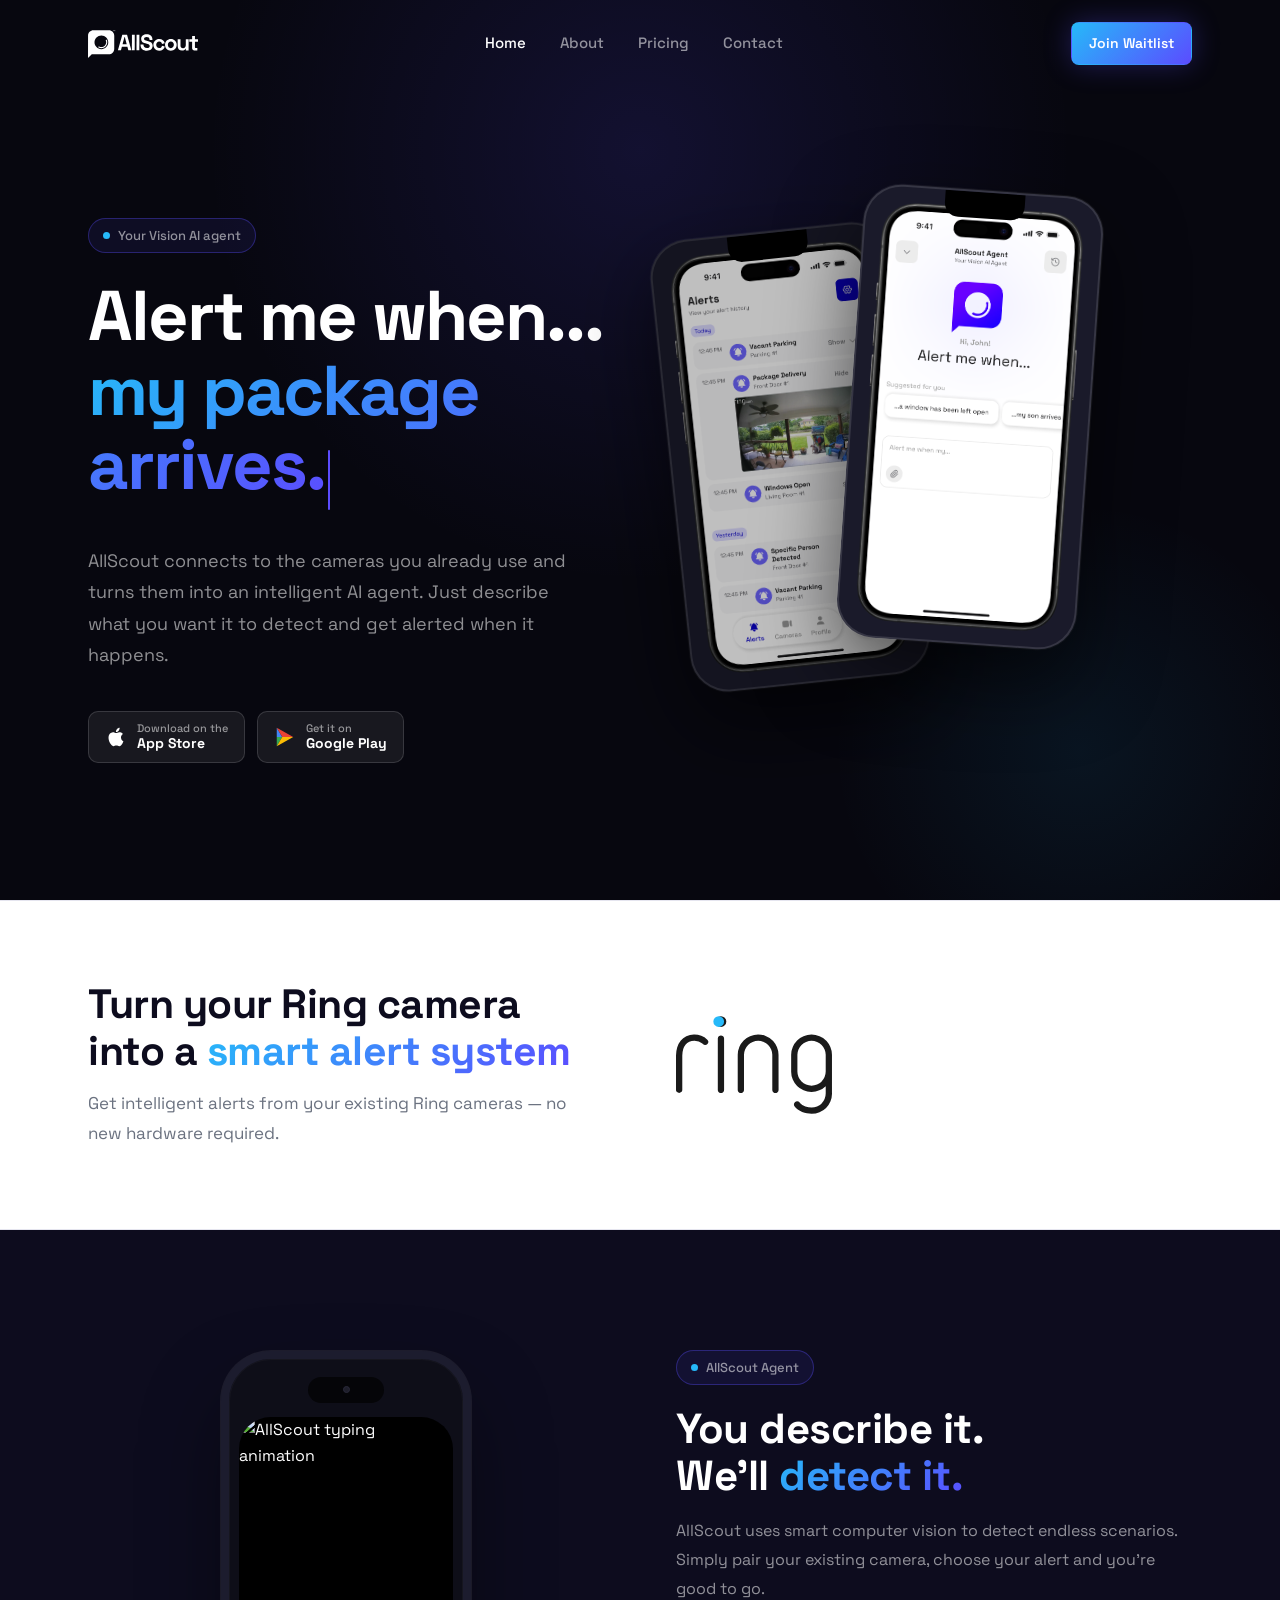
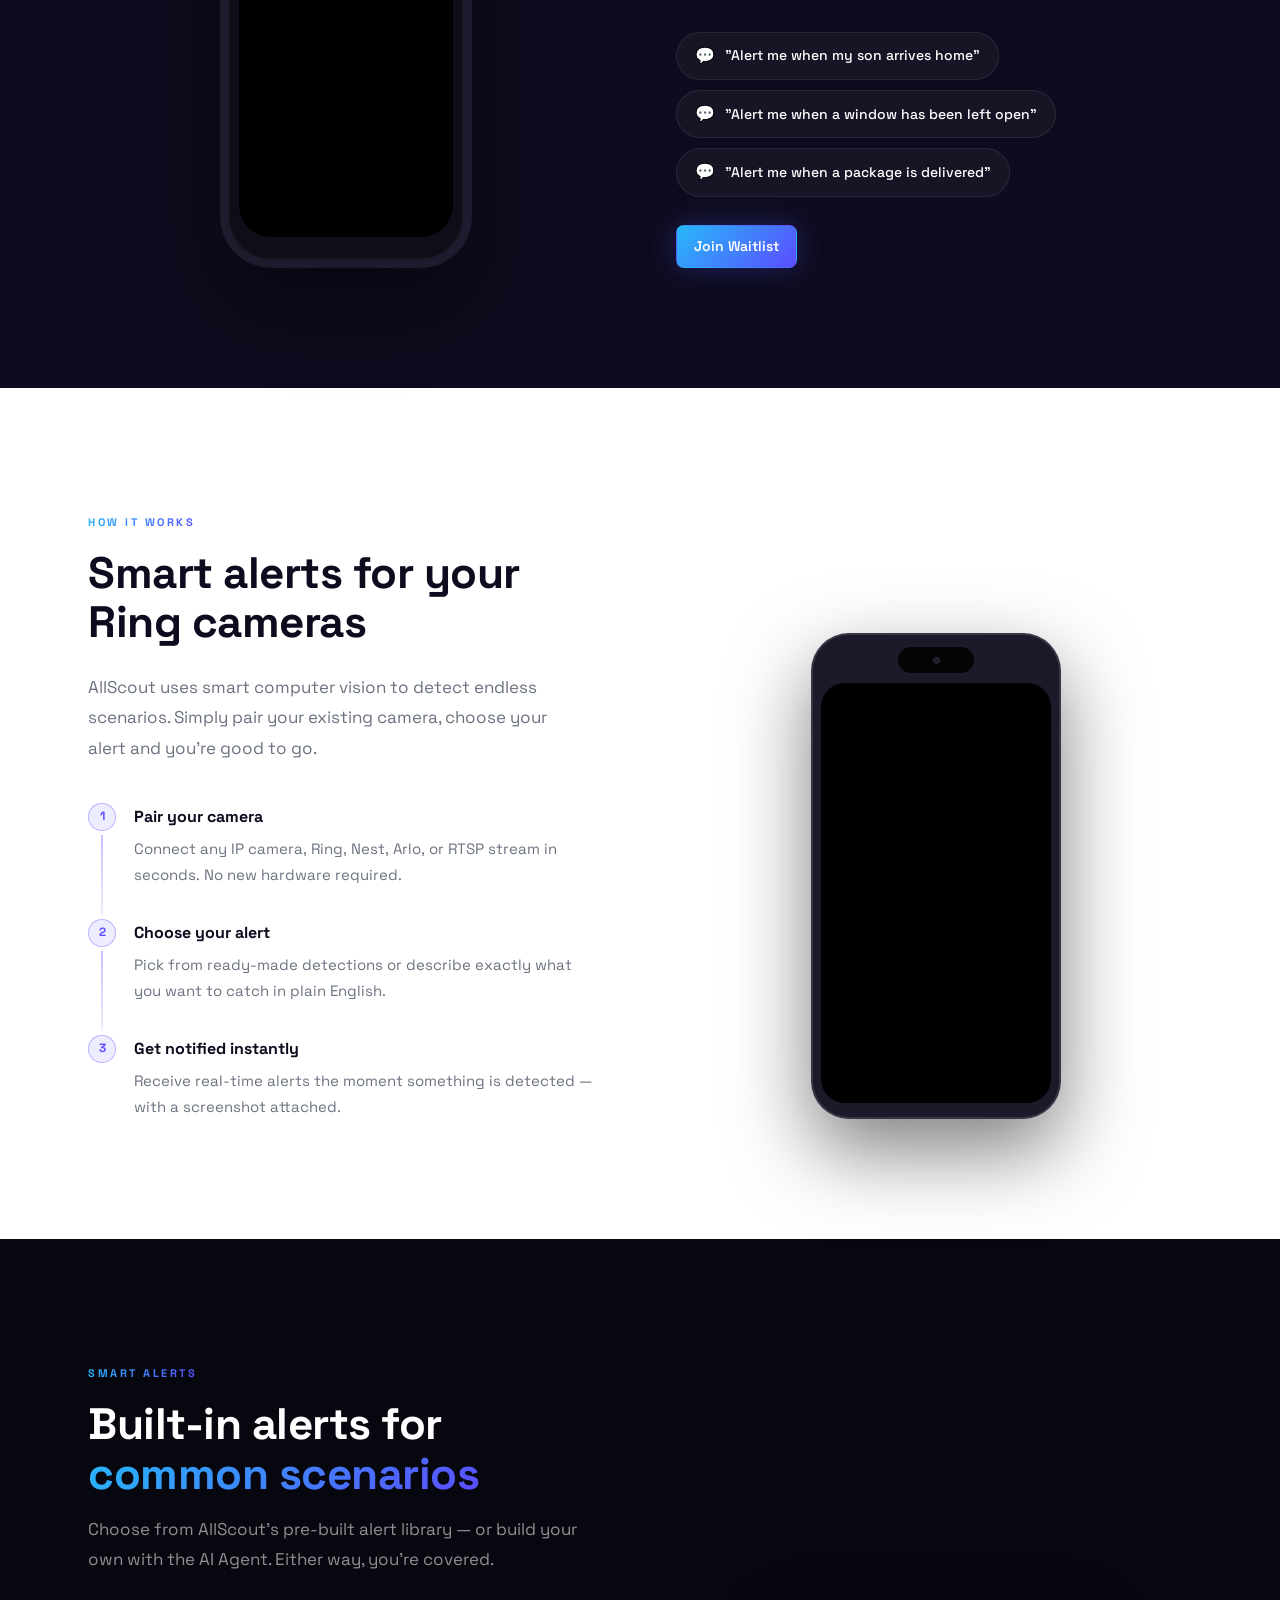
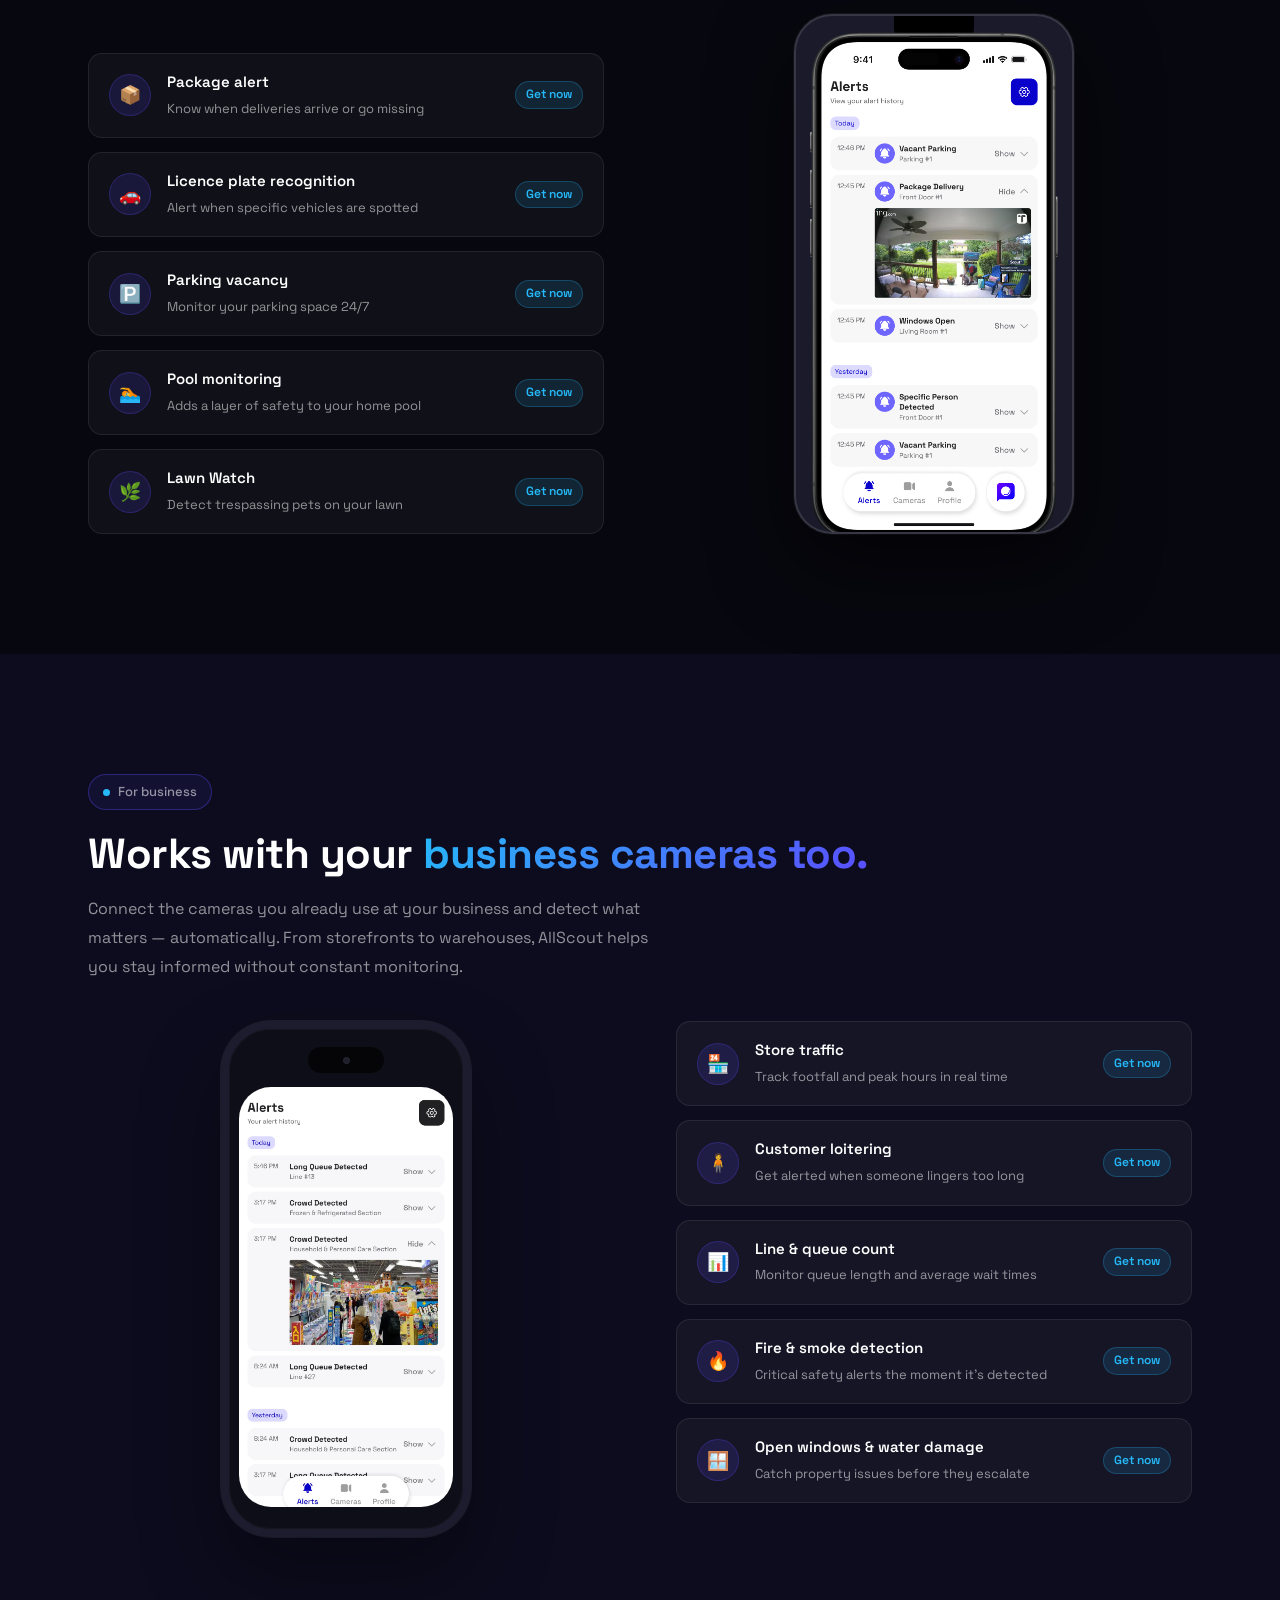
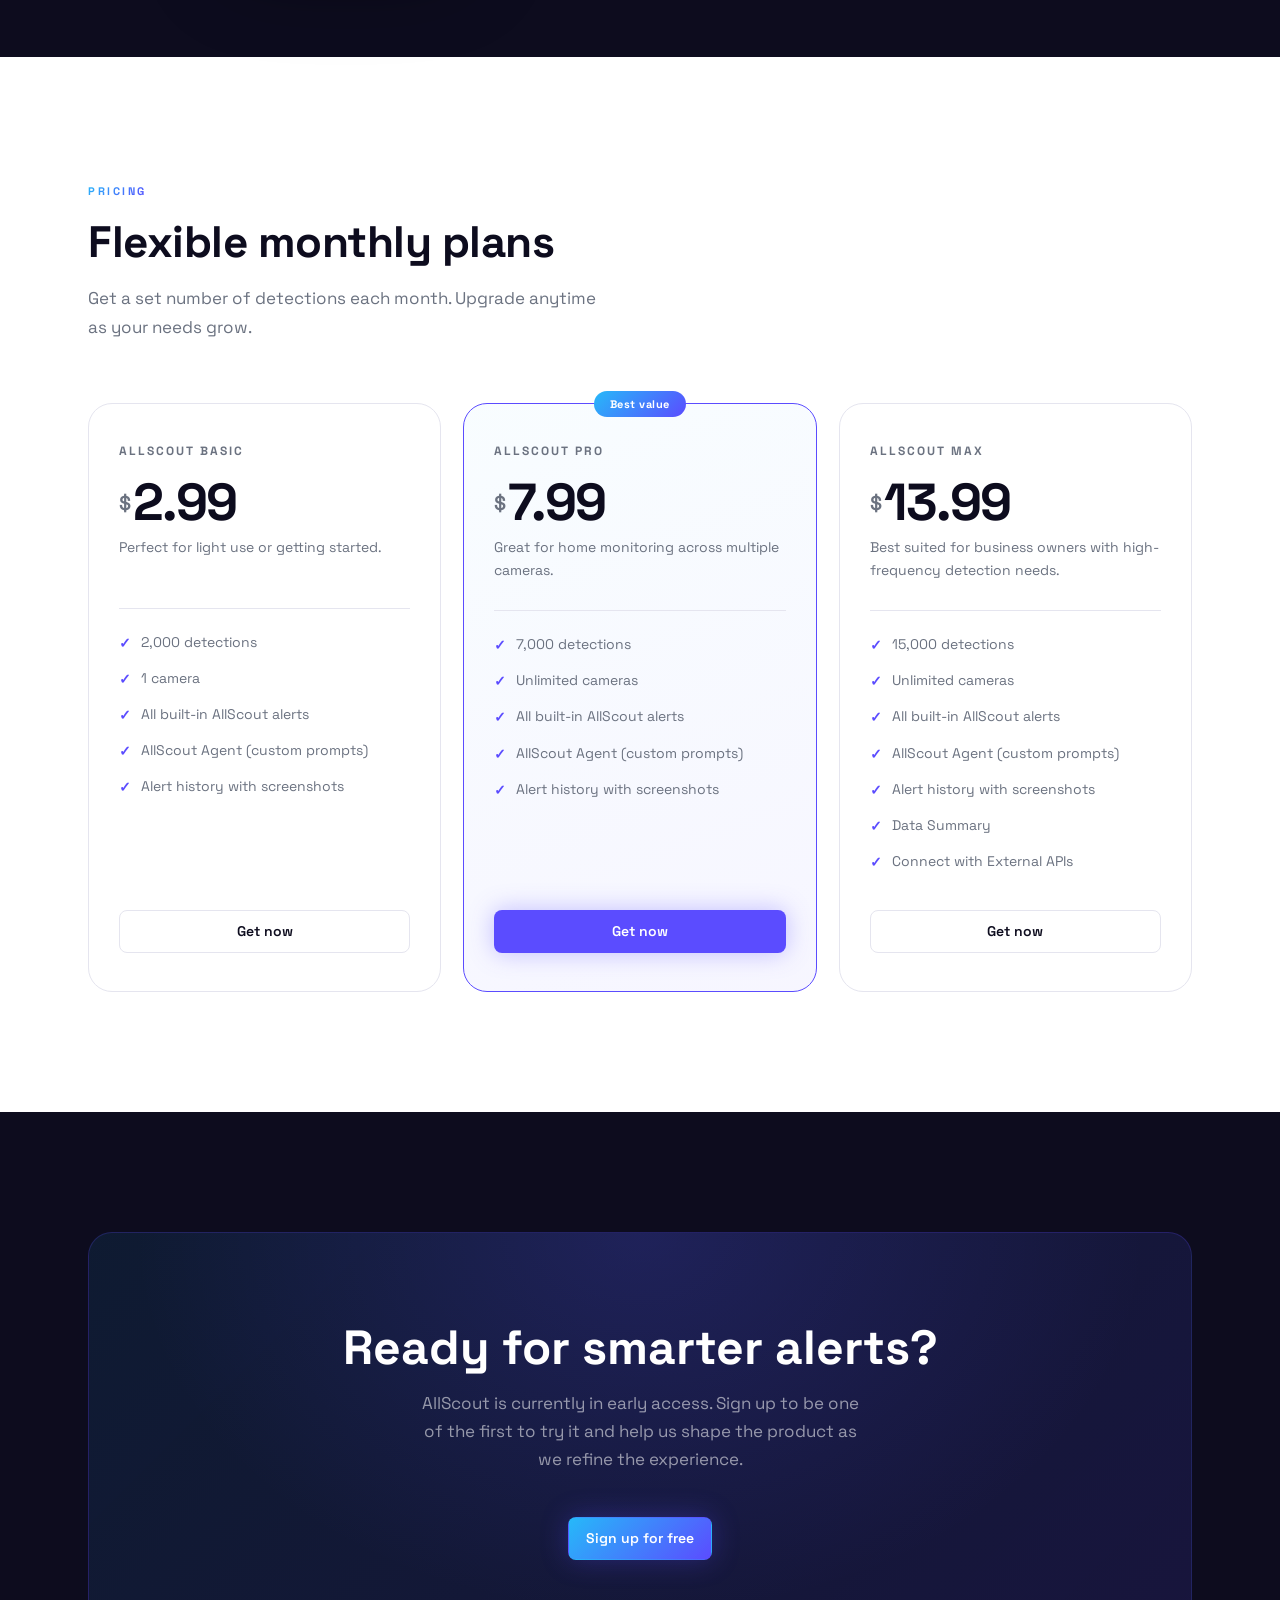
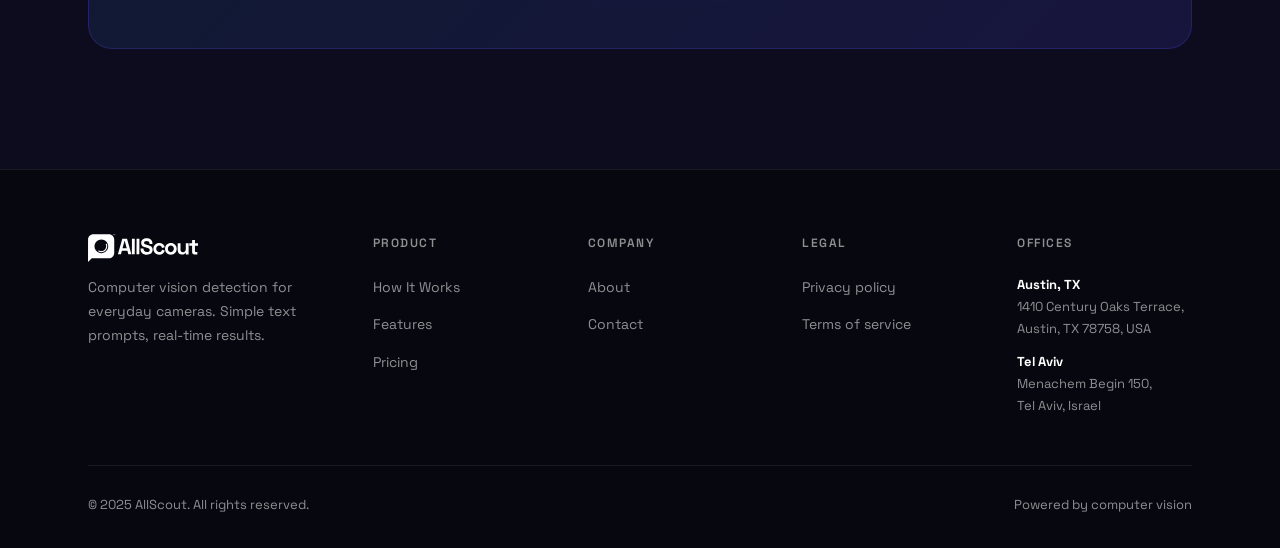
==== commit 82ccb265: "Add blue dot on Ring logo "i" and fix heading sentence case - Inline Ring SVG in index.html to allow" ====
--- a/index.html
+++ b/index.html
@@ -105,11 +105,15 @@
     <div class="container">
       <div class="ring-split">
         <div class="ring-text fade-in">
-          <h2>Turn Your Ring Camera<br>Into a <span class="gradient-text">Smart Alert System</span></h2>
+          <h2>Turn your Ring camera<br>into a <span class="gradient-text">smart alert system</span></h2>
           <p>Get intelligent alerts from your existing Ring cameras — no new hardware required.</p>
         </div>
         <div class="ring-logo-wrap fade-in" style="transition-delay:.15s">
-          <img src="assets/logo-ring.svg" alt="Ring">
+          <svg role="img" viewBox="0 0 24 24" xmlns="http://www.w3.org/2000/svg" aria-label="Ring" style="height:156px;width:auto;">
+            <title>Ring</title>
+            <path fill="#1a1a1a" d="M24 16.375a3.05 3.05 0 0 1-.246 1.231 3.114 3.114 0 0 1-1.672 1.66 3.068 3.068 0 0 1-1.225.247 3.695 3.695 0 0 1-.71-.073 4.05 4.05 0 0 1-.739-.218 3.184 3.184 0 0 1-.676-.37 2.02 2.02 0 0 1-.507-.515.46.46 0 0 1-.08-.275.442.442 0 0 1 .152-.346.504.504 0 0 1 .346-.138.553.553 0 0 1 .201.04.392.392 0 0 1 .186.17.046.046 0 0 0 .016.032l.064.065a1.806 1.806 0 0 0 .798.507 3.052 3.052 0 0 0 .943.154 2.12 2.12 0 0 0 .846-.17 2.189 2.189 0 0 0 1.16-1.16 2.115 2.115 0 0 0 .176-.841v-1.109a3.132 3.132 0 0 1-.985.637 3.089 3.089 0 0 1-1.193.234 3.046 3.046 0 0 1-1.231-.246 3.137 3.137 0 0 1-1.66-1.66 3.04 3.04 0 0 1-.247-1.232v-2.544a3.058 3.058 0 0 1 .247-1.225 3.154 3.154 0 0 1 .668-1 3.202 3.202 0 0 1 .986-.669 3.15 3.15 0 0 1 2.463 0 3.09 3.09 0 0 1 1.668 1.668 3.066 3.066 0 0 1 .246 1.225v5.92zm-.967-5.92a2.118 2.118 0 0 0-.17-.846 2.189 2.189 0 0 0-1.16-1.16 2.201 2.201 0 0 0-1.692 0 2.191 2.191 0 0 0-1.166 1.16 2.134 2.134 0 0 0-.168.845v2.531a2.133 2.133 0 0 0 .168.853 2.194 2.194 0 0 0 .468.693 2.171 2.171 0 0 0 .694.467 2.201 2.201 0 0 0 1.692 0 2.189 2.189 0 0 0 1.16-1.16 2.117 2.117 0 0 0 .174-.853zm-7.252 5.356a.435.435 0 0 1-.154.363.511.511 0 0 1-.66 0 .434.434 0 0 1-.153-.363v-5.356a2.118 2.118 0 0 0-.17-.846 2.189 2.189 0 0 0-1.16-1.16 2.201 2.201 0 0 0-1.692 0 2.19 2.19 0 0 0-1.16 1.16 2.127 2.127 0 0 0-.17.846v5.356a.434.434 0 0 1-.152.363.511.511 0 0 1-.661 0 .434.434 0 0 1-.153-.363v-5.356a3.058 3.058 0 0 1 .246-1.225 3.163 3.163 0 0 1 .67-1 3.202 3.202 0 0 1 .984-.669 3.15 3.15 0 0 1 2.464 0 3.091 3.091 0 0 1 1.667 1.668 3.066 3.066 0 0 1 .247 1.225zm-8.383 0a.435.435 0 0 1-.152.363.511.511 0 0 1-.662 0 .434.434 0 0 1-.152-.363V7.956a.435.435 0 0 1 .152-.363.512.512 0 0 1 .662 0 .436.436 0 0 1 .152.363zM4.982 8.44a.463.463 0 0 1-.145.338.483.483 0 0 1-.355.142.503.503 0 0 1-.339-.145l-.016-.017a.149.149 0 0 0-.032-.024.123.123 0 0 1-.033-.025 1.9 1.9 0 0 0-1.24-.43q-.871 0-1.363.595-.491.596-.492 1.693v5.243a.435.435 0 0 1-.153.363.525.525 0 0 1-.33.123.525.525 0 0 1-.33-.123.434.434 0 0 1-.153-.363v-5.243A4.362 4.362 0 0 1 .18 9.303a3.034 3.034 0 0 1 .53-1.031 2.546 2.546 0 0 1 .878-.706 2.763 2.763 0 0 1 1.231-.257 3.08 3.08 0 0 1 1.065.209 2.573 2.573 0 0 1 .934.58.48.48 0 0 1 .163.343zm2.76-3.128a.826.826 0 0 1-.826.827.826.826 0 0 1-.827-.827.826.826 0 0 1 .827-.826.826.826 0 0 1 .826.826z"/>
+            <path fill="#26b9f9" d="M7.397 5.312a.826.826 0 0 1-.826.827.826.826 0 0 1-.827-.827.826.826 0 0 1 .827-.826.826.826 0 0 1 .826.826z"/>
+          </svg>
         </div>
       </div>
     </div>
@@ -123,18 +127,7 @@
           <div class="phone-frame">
             <div class="phone-island"><div class="phone-island-dot"></div></div>
             <div class="phone-screen">
-              <video id="agentVideo" src="assets/Raw%20Videos/PackageScout3.mp4#t=30" autoplay muted playsinline poster="assets/AllScout screens for video/Alerts-1.png"></video>
-              <script>
-                (function(){
-                  var v = document.getElementById('agentVideo');
-                  var s = 30, e = 52;
-                  function seekToStart() { if (v.currentTime < s) v.currentTime = s; }
-                  v.addEventListener('loadedmetadata', function(){ v.currentTime = s; });
-                  v.addEventListener('canplay', seekToStart);
-                  v.addEventListener('playing', seekToStart);
-                  v.addEventListener('timeupdate', function(){ if (v.currentTime >= e || v.currentTime < s) v.currentTime = s; });
-                })();
-              </script>
+              <img src="assets/typing_animation.gif" alt="AllScout typing animation" style="width:100%;height:100%;object-fit:cover;display:block;">
             </div>
           </div>
         </div>
@@ -143,7 +136,7 @@
             <div class="badge-dot"></div>
             AllScout Agent
           </div>
-          <h2>Describe it.<br>We'll <span class="gradient-text">detect it.</span></h2>
+          <h2>You describe it.<br>We'll <span class="gradient-text">detect it.</span></h2>
           <p>AllScout uses smart computer vision to detect endless scenarios. Simply pair your existing camera, choose your alert and you're good to go.</p>
           <div class="prompt-examples">
             <div class="prompt-chip">
@@ -209,7 +202,18 @@
           <div class="phone-frame">
             <div class="phone-island"><div class="phone-island-dot"></div></div>
             <div class="phone-screen">
-              <img src="assets/screen-alerts.png" alt="AllScout alerts screen" style="width:100%;height:100%;object-fit:cover;display:block;">
+              <video id="hiwVideo" src="assets/Raw%20Videos/PackageScout3.mp4#t=30" autoplay muted loop playsinline style="width:100%;height:100%;object-fit:cover;display:block;"></video>
+              <script>
+                (function(){
+                  var v = document.getElementById('hiwVideo');
+                  var s = 30, e = 52;
+                  function seekToStart() { if (v.currentTime < s) v.currentTime = s; }
+                  v.addEventListener('loadedmetadata', function(){ v.currentTime = s; });
+                  v.addEventListener('canplay', seekToStart);
+                  v.addEventListener('playing', seekToStart);
+                  v.addEventListener('timeupdate', function(){ if (v.currentTime >= e || v.currentTime < s) v.currentTime = s; });
+                })();
+              </script>
             </div>
           </div>
         </div>
@@ -267,7 +271,7 @@
           </div>
         </div>
         <div class="alerts-phone fade-in" style="transition-delay:.2s">
-          <img src="assets/New%20alert%20settings.jpeg" alt="AllScout Alert Settings">
+          <img src="assets/screen-alerts.png" alt="AllScout Alert Settings">
         </div>
       </div>
     </div>
--- a/css/styles.css
+++ b/css/styles.css
@@ -312,9 +312,9 @@
 .ring-split {
   display: flex;
   align-items: center;
-  justify-content: space-between;
-  padding-right: 12%;
-}
+  gap: 32px;
+}
+.ring-text { flex: 0 0 calc(50% + 4px); }
 .ring-text h2 {
   font-size: clamp(26px, 3.2vw, 42px);
   font-weight: 700;
@@ -334,11 +334,11 @@
   align-items: center;
   justify-content: flex-start;
   opacity: 0.75;
+  flex-shrink: 0;
 }
 .ring-logo-wrap img {
   height: 156px;
   width: auto;
-  filter: invert(1) brightness(0.2);
 }
 @media (max-width: 640px) {
   .ring-split { grid-template-columns: 1fr; gap: 32px; }
@@ -487,7 +487,7 @@
   display: grid;
   grid-template-columns: 1fr 1fr;
   gap: 80px;
-  align-items: center;
+  align-items: end;
 }
 .hiw-intro {
   font-size: 17px;
@@ -497,7 +497,7 @@
   max-width: 480px;
 }
 .hiw-steps { display: flex; flex-direction: column; gap: 0; }
-.hiw-step { display: flex; align-items: flex-start; gap: 18px; }
+.hiw-step { display: flex; align-items: stretch; gap: 18px; }
 .hiw-step-col { display: flex; flex-direction: column; align-items: center; flex-shrink: 0; }
 .hiw-step-num {
   width: 28px; height: 28px;
@@ -514,8 +514,8 @@
   background: linear-gradient(to bottom, rgba(91,76,255,0.35), rgba(91,76,255,0.1));
   margin: 4px 0;
 }
-.hiw-step > div:last-child { padding-bottom: 32px; padding-top: 4px; }
-.hiw-step-num { margin-top: 0; }
+.hiw-step > div:last-child { padding-bottom: 32px; padding-top: 0; }
+.hiw-step h3 { line-height: 28px; }
 .hiw-step:last-child > div:last-child { padding-bottom: 0; }
 .hiw-step h3 { font-size: 16px; font-weight: 700; color: var(--lt-text); margin-bottom: 5px; }
 .hiw-step p  { font-size: 15px; color: var(--lt-muted); line-height: 1.7; }
@@ -608,7 +608,7 @@
 .alerts-section { padding:120px 0; background:var(--bg); }
 .alerts-layout {
   display:grid; grid-template-columns:1fr 1fr;
-  gap:72px; align-items:start; margin-top:40px;
+  gap:72px; align-items:end; margin-top:40px;
 }
 .alerts-chips {
   display:flex; flex-direction:column; gap:14px;
@@ -842,13 +842,18 @@
 .about-values { padding:100px 0; background:var(--lt-2); }
 .values-grid { display:grid; grid-template-columns:repeat(3,1fr); gap:22px; margin-top:60px; }
 .value-card {
-  padding:32px 26px;
+  padding:32px 28px;
   background:var(--lt); border:1px solid var(--lt-border); border-radius:var(--r);
   transition: border-color .3s, transform .3s;
 }
-.value-card:hover { border-color:#c5c5e0; transform:translateY(-4px); }
-.value-card .vi { font-size:30px; margin-bottom:14px; }
-.value-card h3 { font-size:17px; font-weight:700; color:var(--lt-text); margin-bottom:8px; }
+.value-card:hover { border-color:rgba(91,76,255,0.35); transform:translateY(-3px); }
+.value-card .vi {
+  width:40px; height:40px; border-radius:10px;
+  background:rgba(91,76,255,0.08); border:1px solid rgba(91,76,255,0.18);
+  display:flex; align-items:center; justify-content:center;
+  color:var(--purple); margin-bottom:20px;
+}
+.value-card h3 { font-size:16px; font-weight:700; color:var(--lt-text); margin-bottom:8px; }
 .value-card p { font-size:14px; color:var(--lt-muted); line-height:1.75; }
 @media (max-width:768px) { .values-grid { grid-template-columns:1fr; } }
 
@@ -982,6 +987,22 @@
 .form-group input::placeholder, .form-group textarea::placeholder { color:#bbb; }
 .form-group textarea { resize:vertical; min-height:130px; }
 .form-group select option { background:var(--lt); }
+.form-checkboxes {
+  display: grid; grid-template-columns: 1fr 1fr;
+  gap: 10px; margin-top: 4px;
+}
+.checkbox-item {
+  display: flex; align-items: center; gap: 10px;
+  background: var(--lt-2); border: 1.5px solid var(--lt-border);
+  border-radius: var(--r-sm); padding: 10px 14px;
+  cursor: pointer; transition: border-color .2s, background .2s;
+  font-size: 14px; color: var(--lt-text); font-weight: 500;
+  text-transform: none; letter-spacing: 0;
+}
+.checkbox-item:hover { border-color: var(--purple); background: rgba(91,76,255,0.04); }
+.checkbox-item input[type="checkbox"] { accent-color: var(--purple); width: 16px; height: 16px; flex-shrink: 0; cursor: pointer; }
+.checkbox-item input[type="checkbox"]:checked + span { color: var(--purple); }
+.checkbox-item:has(input:checked) { border-color: var(--purple); background: rgba(91,76,255,0.06); }
 @media (max-width:900px) {
   .contact-grid { grid-template-columns:1fr; gap:48px; }
   .form-card { padding:32px 24px; }
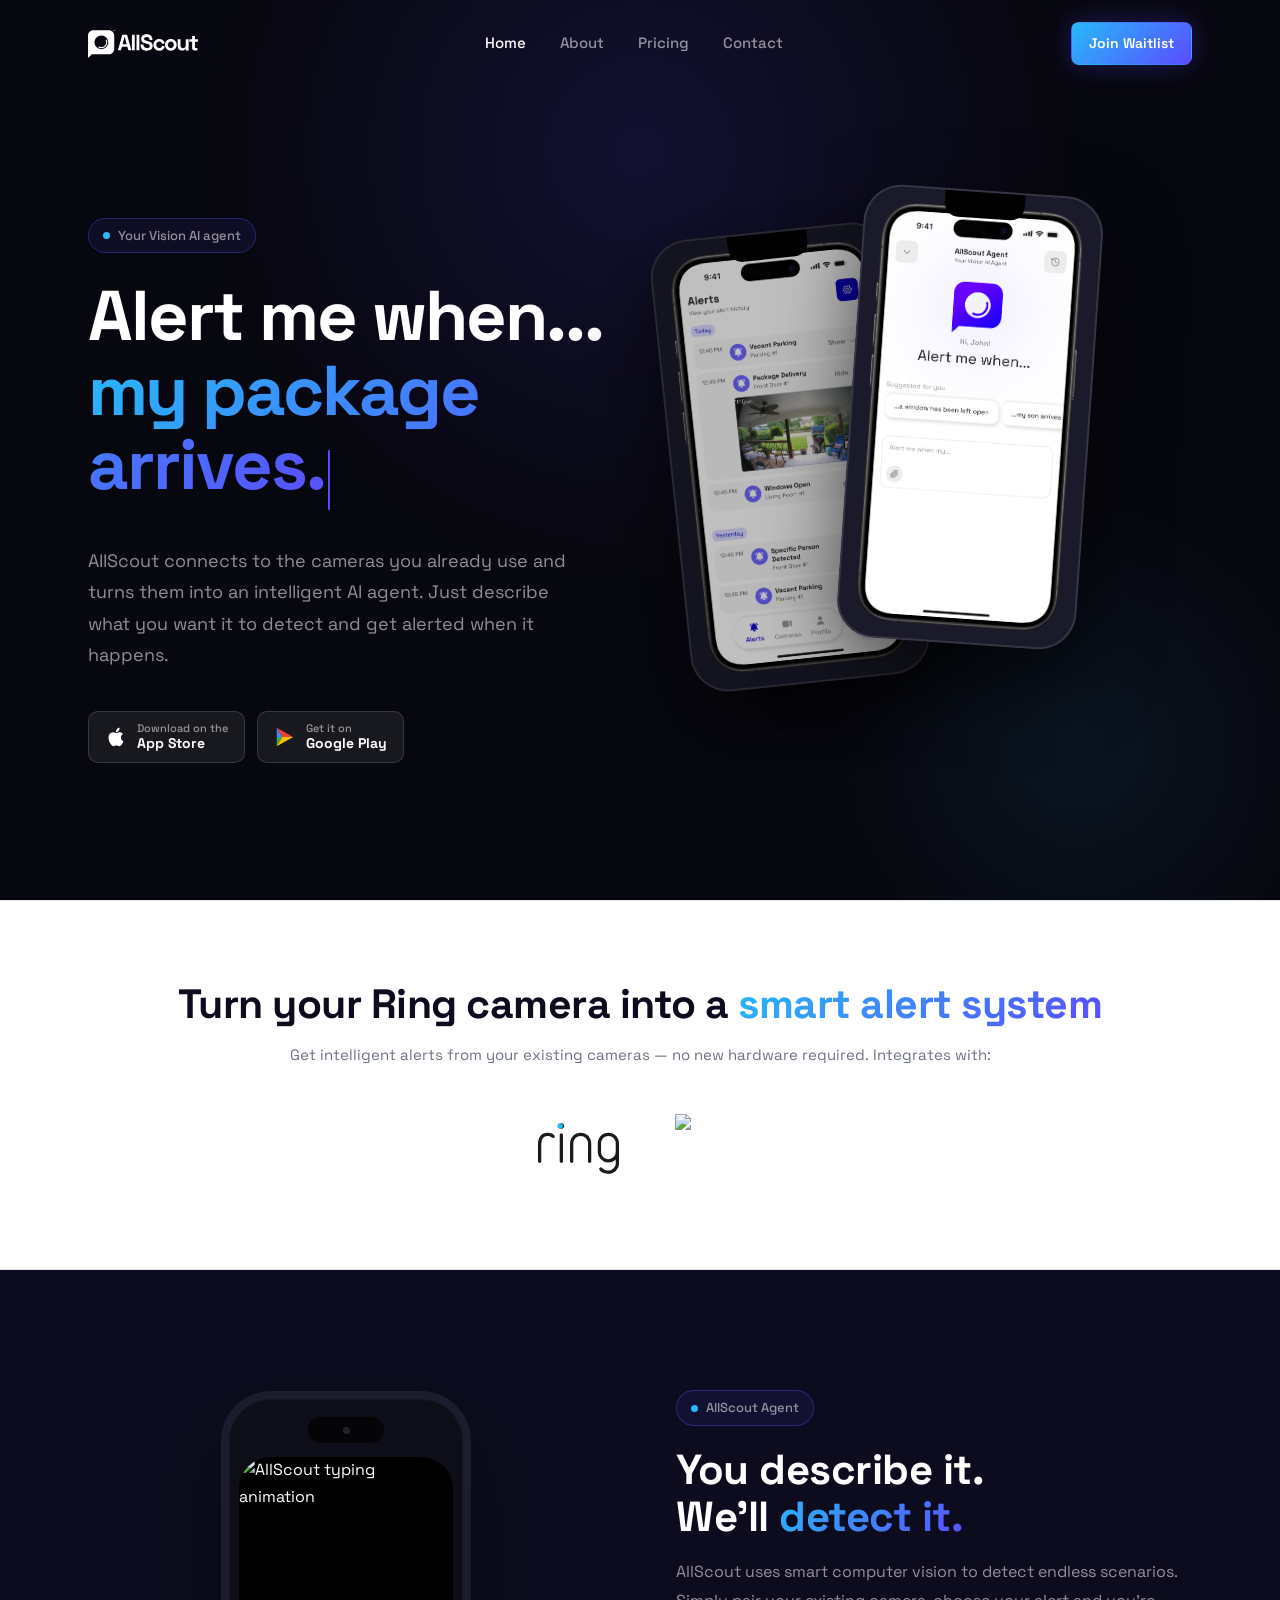
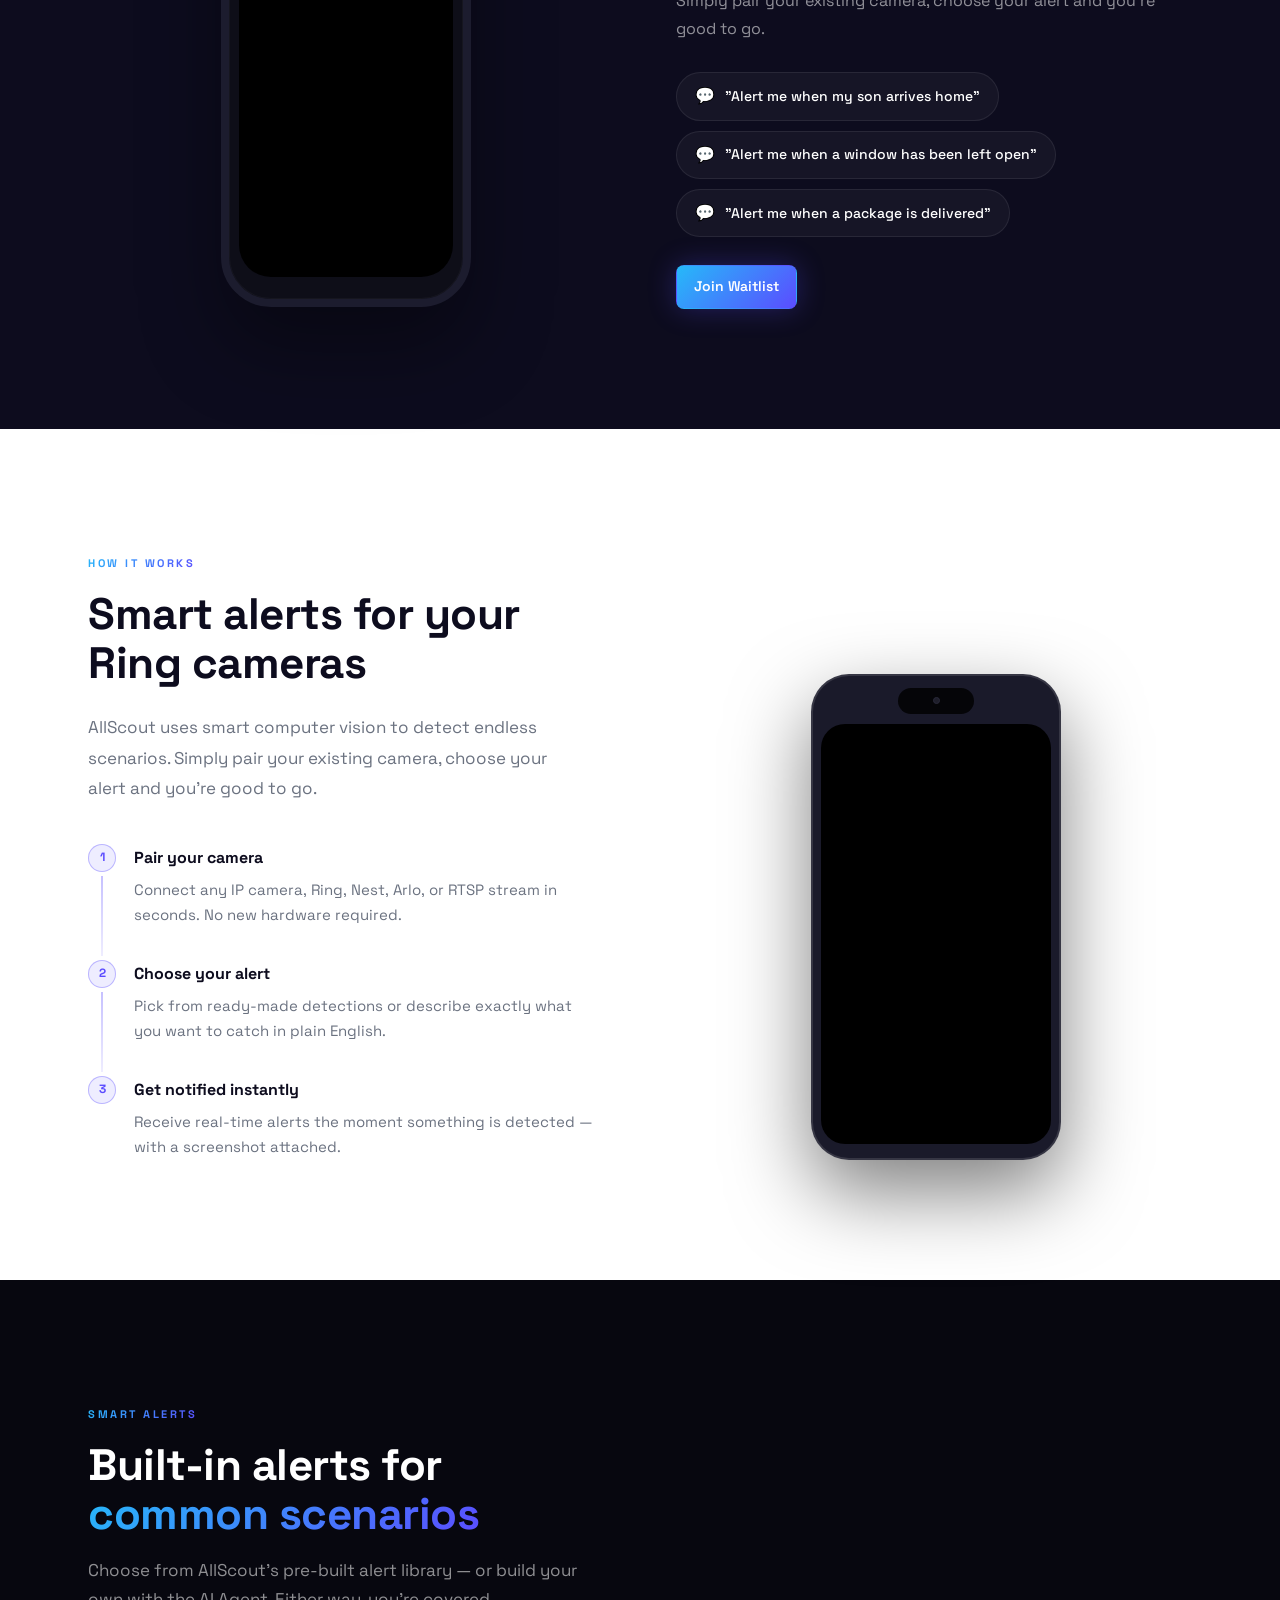
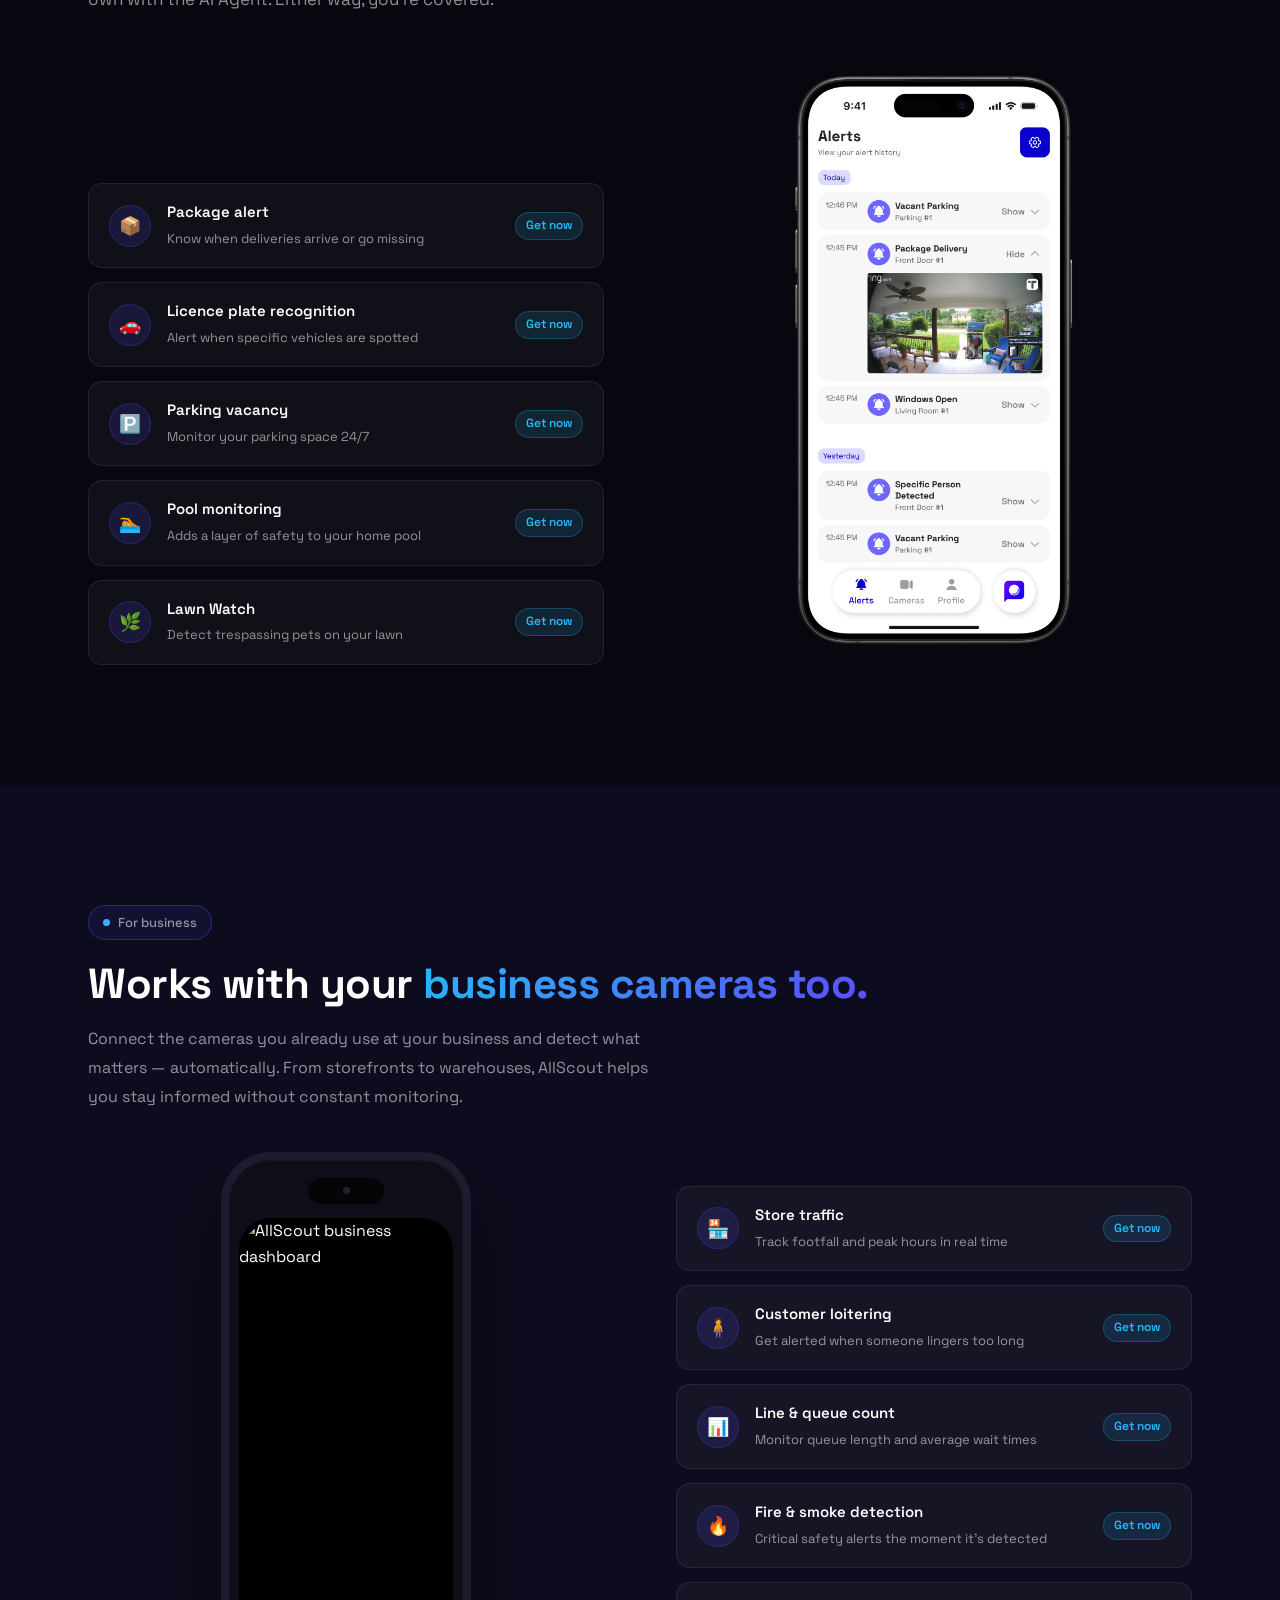
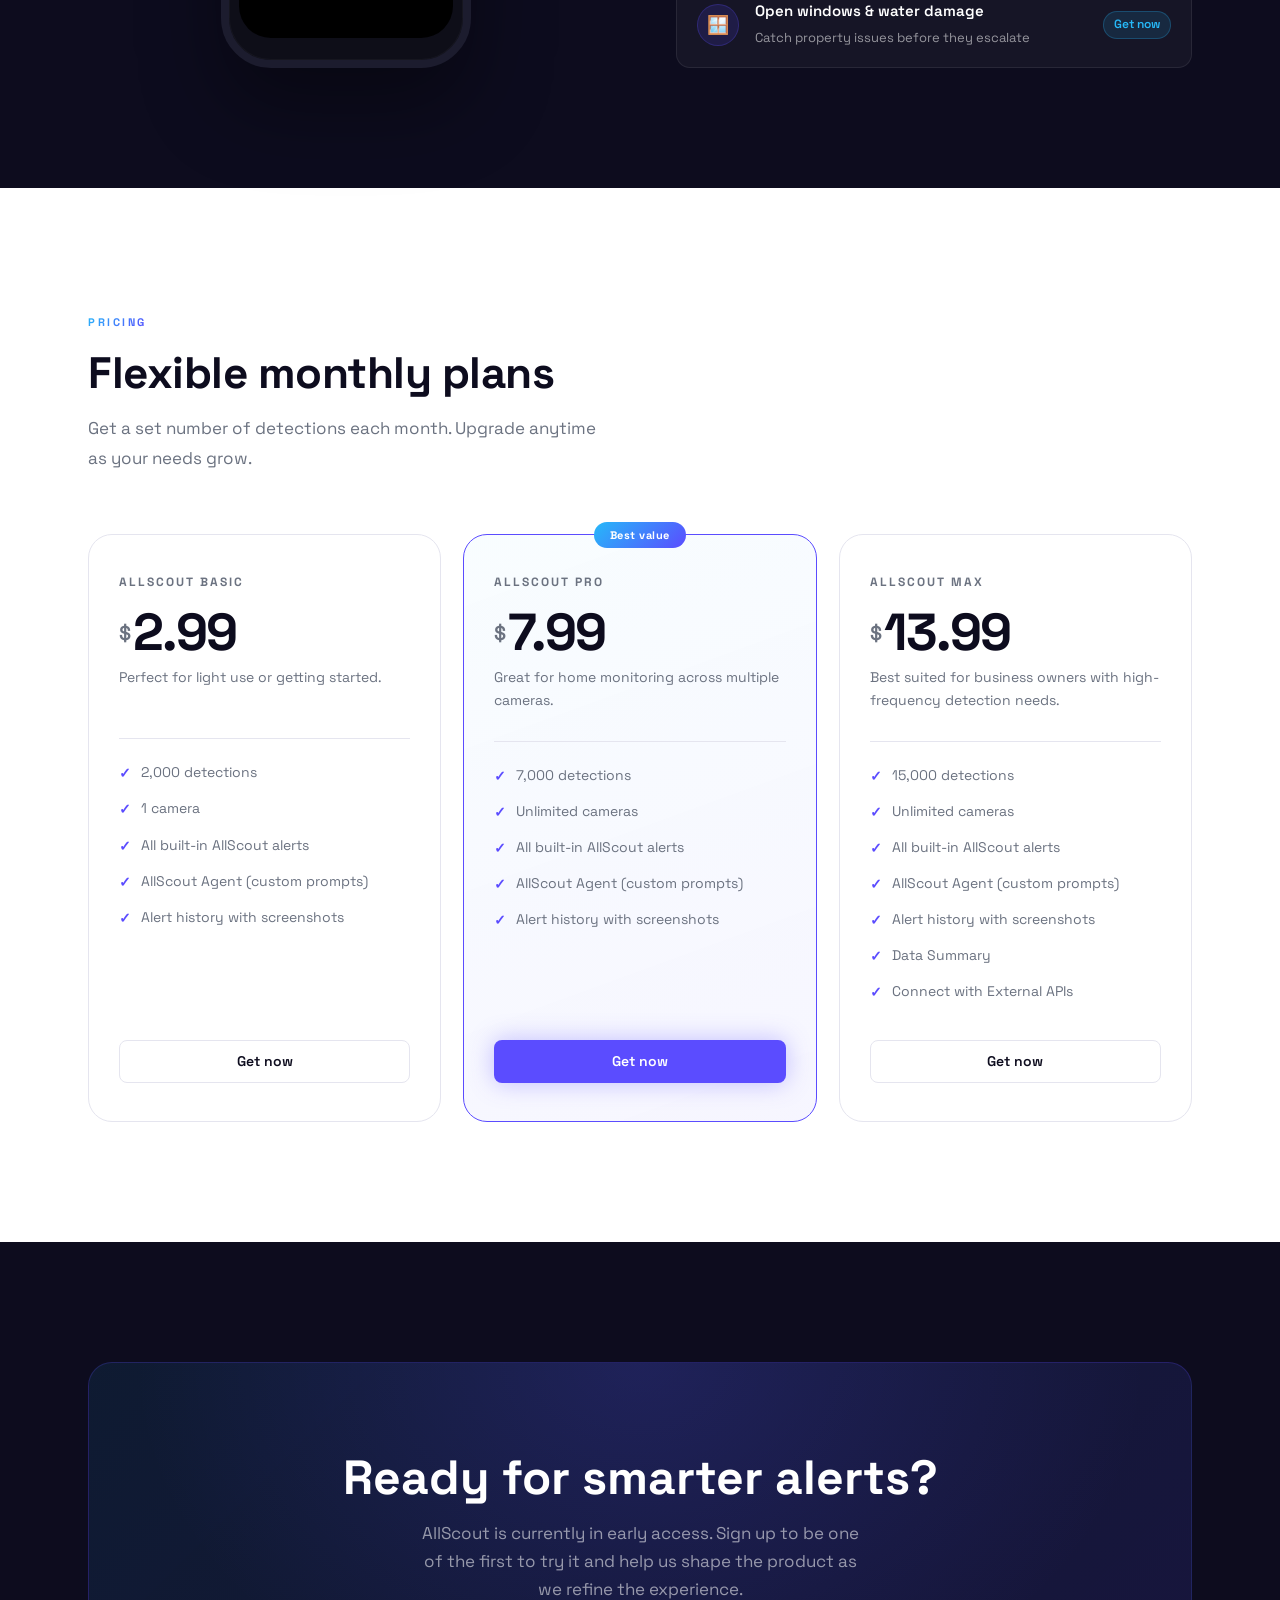
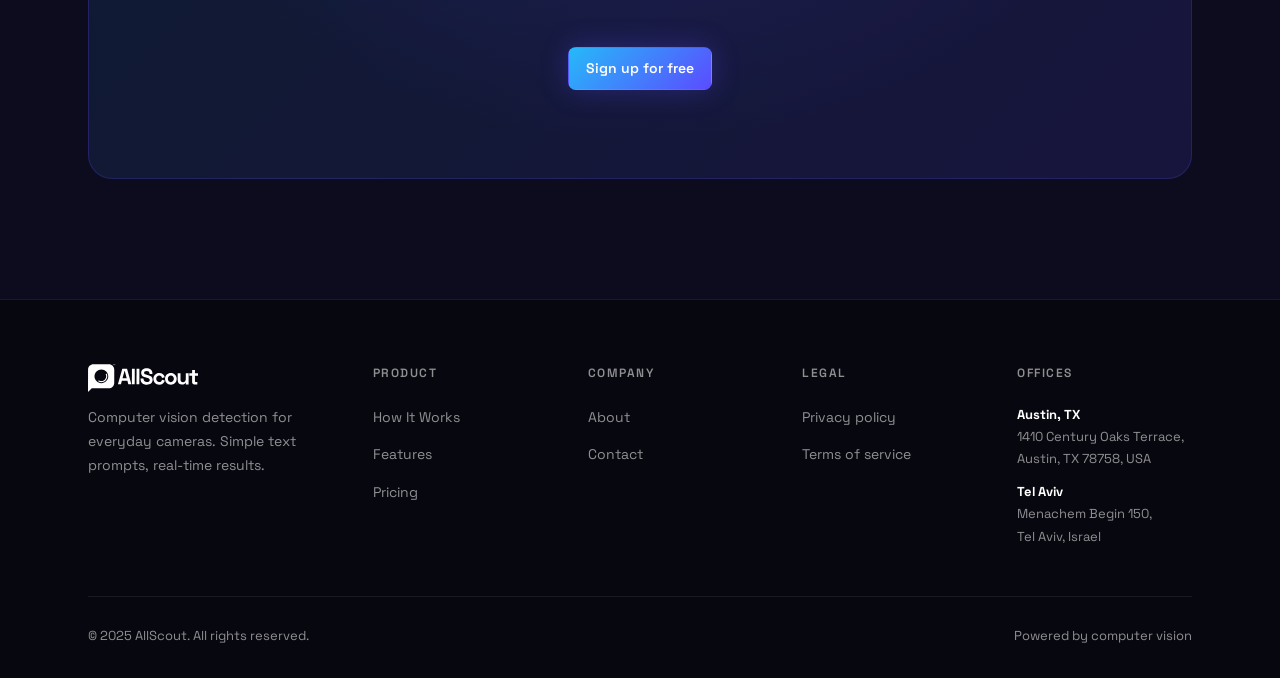
==== commit a49a3dc7: "Ring section: center layout, text/logo sizing, and copy updates - Center-align text and logos vertic" ====
--- a/index.html
+++ b/index.html
@@ -105,15 +105,16 @@
     <div class="container">
       <div class="ring-split">
         <div class="ring-text fade-in">
-          <h2>Turn your Ring camera<br>into a <span class="gradient-text">smart alert system</span></h2>
-          <p>Get intelligent alerts from your existing Ring cameras — no new hardware required.</p>
+          <h2>Turn your Ring camera into a <span class="gradient-text">smart alert system</span></h2>
+          <p>Get intelligent alerts from your existing cameras — no new hardware required. Integrates with:</p>
         </div>
         <div class="ring-logo-wrap fade-in" style="transition-delay:.15s">
-          <svg role="img" viewBox="0 0 24 24" xmlns="http://www.w3.org/2000/svg" aria-label="Ring" style="height:156px;width:auto;">
+          <svg role="img" viewBox="0 0 24 24" xmlns="http://www.w3.org/2000/svg" aria-label="Ring" style="height:81px;width:auto;">
             <title>Ring</title>
             <path fill="#1a1a1a" d="M24 16.375a3.05 3.05 0 0 1-.246 1.231 3.114 3.114 0 0 1-1.672 1.66 3.068 3.068 0 0 1-1.225.247 3.695 3.695 0 0 1-.71-.073 4.05 4.05 0 0 1-.739-.218 3.184 3.184 0 0 1-.676-.37 2.02 2.02 0 0 1-.507-.515.46.46 0 0 1-.08-.275.442.442 0 0 1 .152-.346.504.504 0 0 1 .346-.138.553.553 0 0 1 .201.04.392.392 0 0 1 .186.17.046.046 0 0 0 .016.032l.064.065a1.806 1.806 0 0 0 .798.507 3.052 3.052 0 0 0 .943.154 2.12 2.12 0 0 0 .846-.17 2.189 2.189 0 0 0 1.16-1.16 2.115 2.115 0 0 0 .176-.841v-1.109a3.132 3.132 0 0 1-.985.637 3.089 3.089 0 0 1-1.193.234 3.046 3.046 0 0 1-1.231-.246 3.137 3.137 0 0 1-1.66-1.66 3.04 3.04 0 0 1-.247-1.232v-2.544a3.058 3.058 0 0 1 .247-1.225 3.154 3.154 0 0 1 .668-1 3.202 3.202 0 0 1 .986-.669 3.15 3.15 0 0 1 2.463 0 3.09 3.09 0 0 1 1.668 1.668 3.066 3.066 0 0 1 .246 1.225v5.92zm-.967-5.92a2.118 2.118 0 0 0-.17-.846 2.189 2.189 0 0 0-1.16-1.16 2.201 2.201 0 0 0-1.692 0 2.191 2.191 0 0 0-1.166 1.16 2.134 2.134 0 0 0-.168.845v2.531a2.133 2.133 0 0 0 .168.853 2.194 2.194 0 0 0 .468.693 2.171 2.171 0 0 0 .694.467 2.201 2.201 0 0 0 1.692 0 2.189 2.189 0 0 0 1.16-1.16 2.117 2.117 0 0 0 .174-.853zm-7.252 5.356a.435.435 0 0 1-.154.363.511.511 0 0 1-.66 0 .434.434 0 0 1-.153-.363v-5.356a2.118 2.118 0 0 0-.17-.846 2.189 2.189 0 0 0-1.16-1.16 2.201 2.201 0 0 0-1.692 0 2.19 2.19 0 0 0-1.16 1.16 2.127 2.127 0 0 0-.17.846v5.356a.434.434 0 0 1-.152.363.511.511 0 0 1-.661 0 .434.434 0 0 1-.153-.363v-5.356a3.058 3.058 0 0 1 .246-1.225 3.163 3.163 0 0 1 .67-1 3.202 3.202 0 0 1 .984-.669 3.15 3.15 0 0 1 2.464 0 3.091 3.091 0 0 1 1.667 1.668 3.066 3.066 0 0 1 .247 1.225zm-8.383 0a.435.435 0 0 1-.152.363.511.511 0 0 1-.662 0 .434.434 0 0 1-.152-.363V7.956a.435.435 0 0 1 .152-.363.512.512 0 0 1 .662 0 .436.436 0 0 1 .152.363zM4.982 8.44a.463.463 0 0 1-.145.338.483.483 0 0 1-.355.142.503.503 0 0 1-.339-.145l-.016-.017a.149.149 0 0 0-.032-.024.123.123 0 0 1-.033-.025 1.9 1.9 0 0 0-1.24-.43q-.871 0-1.363.595-.491.596-.492 1.693v5.243a.435.435 0 0 1-.153.363.525.525 0 0 1-.33.123.525.525 0 0 1-.33-.123.434.434 0 0 1-.153-.363v-5.243A4.362 4.362 0 0 1 .18 9.303a3.034 3.034 0 0 1 .53-1.031 2.546 2.546 0 0 1 .878-.706 2.763 2.763 0 0 1 1.231-.257 3.08 3.08 0 0 1 1.065.209 2.573 2.573 0 0 1 .934.58.48.48 0 0 1 .163.343zm2.76-3.128a.826.826 0 0 1-.826.827.826.826 0 0 1-.827-.827.826.826 0 0 1 .827-.826.826.826 0 0 1 .826.826z"/>
             <path fill="#26b9f9" d="M7.397 5.312a.826.826 0 0 1-.826.827.826.826 0 0 1-.827-.827.826.826 0 0 1 .827-.826.826.826 0 0 1 .826.826z"/>
           </svg>
+          <img src="assets/logo-vosker.png" alt="Vosker" style="height:70px;width:auto;">
         </div>
       </div>
     </div>
@@ -270,8 +271,8 @@
             <a href="https://ring.com/appstore" class="alert-chip-cta" target="_blank" rel="noopener">Get now</a>
           </div>
         </div>
-        <div class="alerts-phone fade-in" style="transition-delay:.2s">
-          <img src="assets/screen-alerts.png" alt="AllScout Alert Settings">
+        <div class="fade-in" style="transition-delay:.2s;display:flex;justify-content:center;align-items:flex-end;">
+          <img src="assets/screen-alerts.png" alt="AllScout Alert Settings" style="width:320px;display:block;">
         </div>
       </div>
     </div>
@@ -291,7 +292,7 @@
           <div class="phone-frame">
             <div class="phone-island"><div class="phone-island-dot"></div></div>
             <div class="phone-screen">
-              <img src="assets/Business%20screen.jpeg" alt="AllScout business dashboard" style="width:100%;height:100%;object-fit:cover;display:block;">
+              <img src="assets/Data%20screen.jpeg" alt="AllScout business dashboard" style="width:100%;height:100%;object-fit:contain;display:block;border-radius:40px;">
             </div>
           </div>
         </div>
--- a/css/styles.css
+++ b/css/styles.css
@@ -238,7 +238,7 @@
   background:#1a1a2a;
   border-radius:38px;
   border:2px solid rgba(255,255,255,0.12);
-  box-shadow:0 32px 80px rgba(0,0,0,0.6), 0 0 0 1px rgba(255,255,255,0.06);
+  box-shadow:0 32px 80px rgba(0,0,0,0.6);
   overflow:hidden;
 }
 .phone-mockup::before {
@@ -311,10 +311,11 @@
 }
 .ring-split {
   display: flex;
+  flex-direction: column;
   align-items: center;
-  gap: 32px;
-}
-.ring-text { flex: 0 0 calc(50% + 4px); }
+  text-align: center;
+  gap: 40px;
+}
 .ring-text h2 {
   font-size: clamp(26px, 3.2vw, 42px);
   font-weight: 700;
@@ -322,22 +323,26 @@
   letter-spacing: -0.5px;
   margin-bottom: 14px;
   color: var(--lt-text);
+  white-space: nowrap;
 }
 .ring-text p {
-  font-size: 17px;
+  font-size: 15px;
   color: var(--lt-muted);
-  max-width: 480px;
+  max-width: none;
   line-height: 1.75;
+  margin: 0 auto;
+  white-space: nowrap;
 }
 .ring-logo-wrap {
   display: flex;
   align-items: center;
-  justify-content: flex-start;
+  justify-content: center;
+  gap: 56px;
   opacity: 0.75;
-  flex-shrink: 0;
-}
-.ring-logo-wrap img {
-  height: 156px;
+}
+.ring-logo-wrap img,
+.ring-logo-wrap svg {
+  height: 101px;
   width: auto;
 }
 @media (max-width: 640px) {
@@ -460,11 +465,11 @@
 .prompt-chip-icon { font-size:16px; }
 
 .business-layout {
-  align-items: start;
+  align-items: end;
   margin-top: 40px;
 }
 .business-layout .agent-phone {
-  align-self: start;
+  align-self: end;
 }
 
 @media (max-width:860px) {
@@ -526,7 +531,7 @@
   background: #1a1a2a;
   border-radius: 38px;
   border: 2px solid rgba(255,255,255,0.12);
-  box-shadow: 0 32px 80px rgba(0,0,0,0.5), 0 0 0 1px rgba(255,255,255,0.06);
+  box-shadow: 0 32px 80px rgba(0,0,0,0.5);
   padding: 0 0 14px;
 }
 .hiw-phone-wrap .phone-island {
@@ -542,7 +547,6 @@
   border-radius: 50px;
   border: 8px solid #1c1c2e;
   box-shadow:
-    0 0 0 1px rgba(255,255,255,0.07),
     0 40px 80px rgba(0,0,0,0.38),
     inset 0 0 0 1px rgba(255,255,255,0.03);
   padding: 18px 10px 22px;
@@ -665,19 +669,10 @@
 .badge-custom { background:rgba(255,255,255,0.06); color:var(--text-muted); border:1px solid var(--border); }
 
 .alerts-phone {
-  width:280px; height:520px; margin:0 auto;
+  width:280px; margin:0 auto;
   align-self: start;
-  background:#1a1a2a;
-  border-radius:38px;
-  border:2px solid rgba(255,255,255,0.12);
-  box-shadow:0 32px 80px rgba(0,0,0,0.6), 0 0 0 1px rgba(255,255,255,0.06);
-  overflow:hidden;
-}
-.alerts-phone::before {
-  content:''; display:block; width:80px; height:26px;
-  background:#000; border-radius:0 0 14px 14px; margin:0 auto;
-}
-.alerts-phone img { width:100%; height:calc(100% + 28px); display:block; margin-top:-28px; object-fit:cover; object-position:top; }
+}
+.alerts-phone img { width:100%; display:block; }
 .alerts-phone-placeholder {
   background:#f5f5fc; min-height:480px;
   display:flex; align-items:center; justify-content:center;
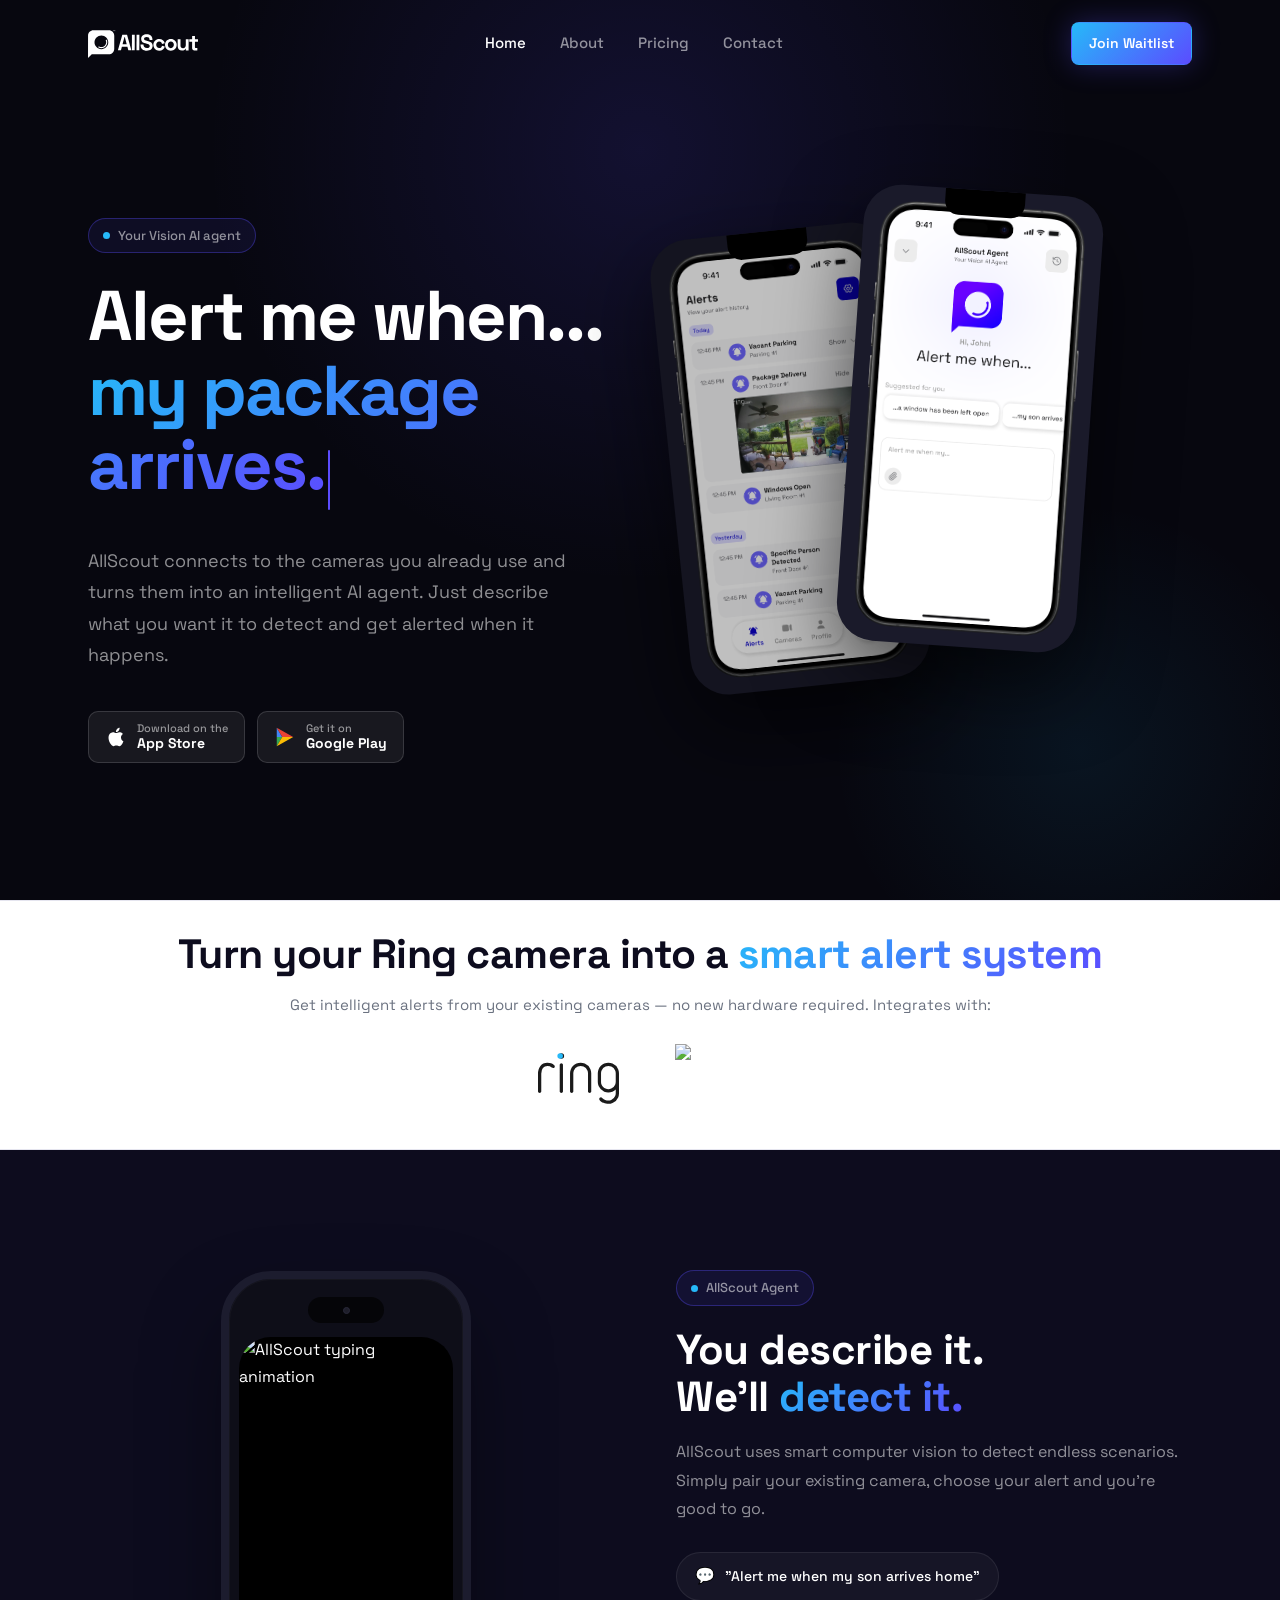
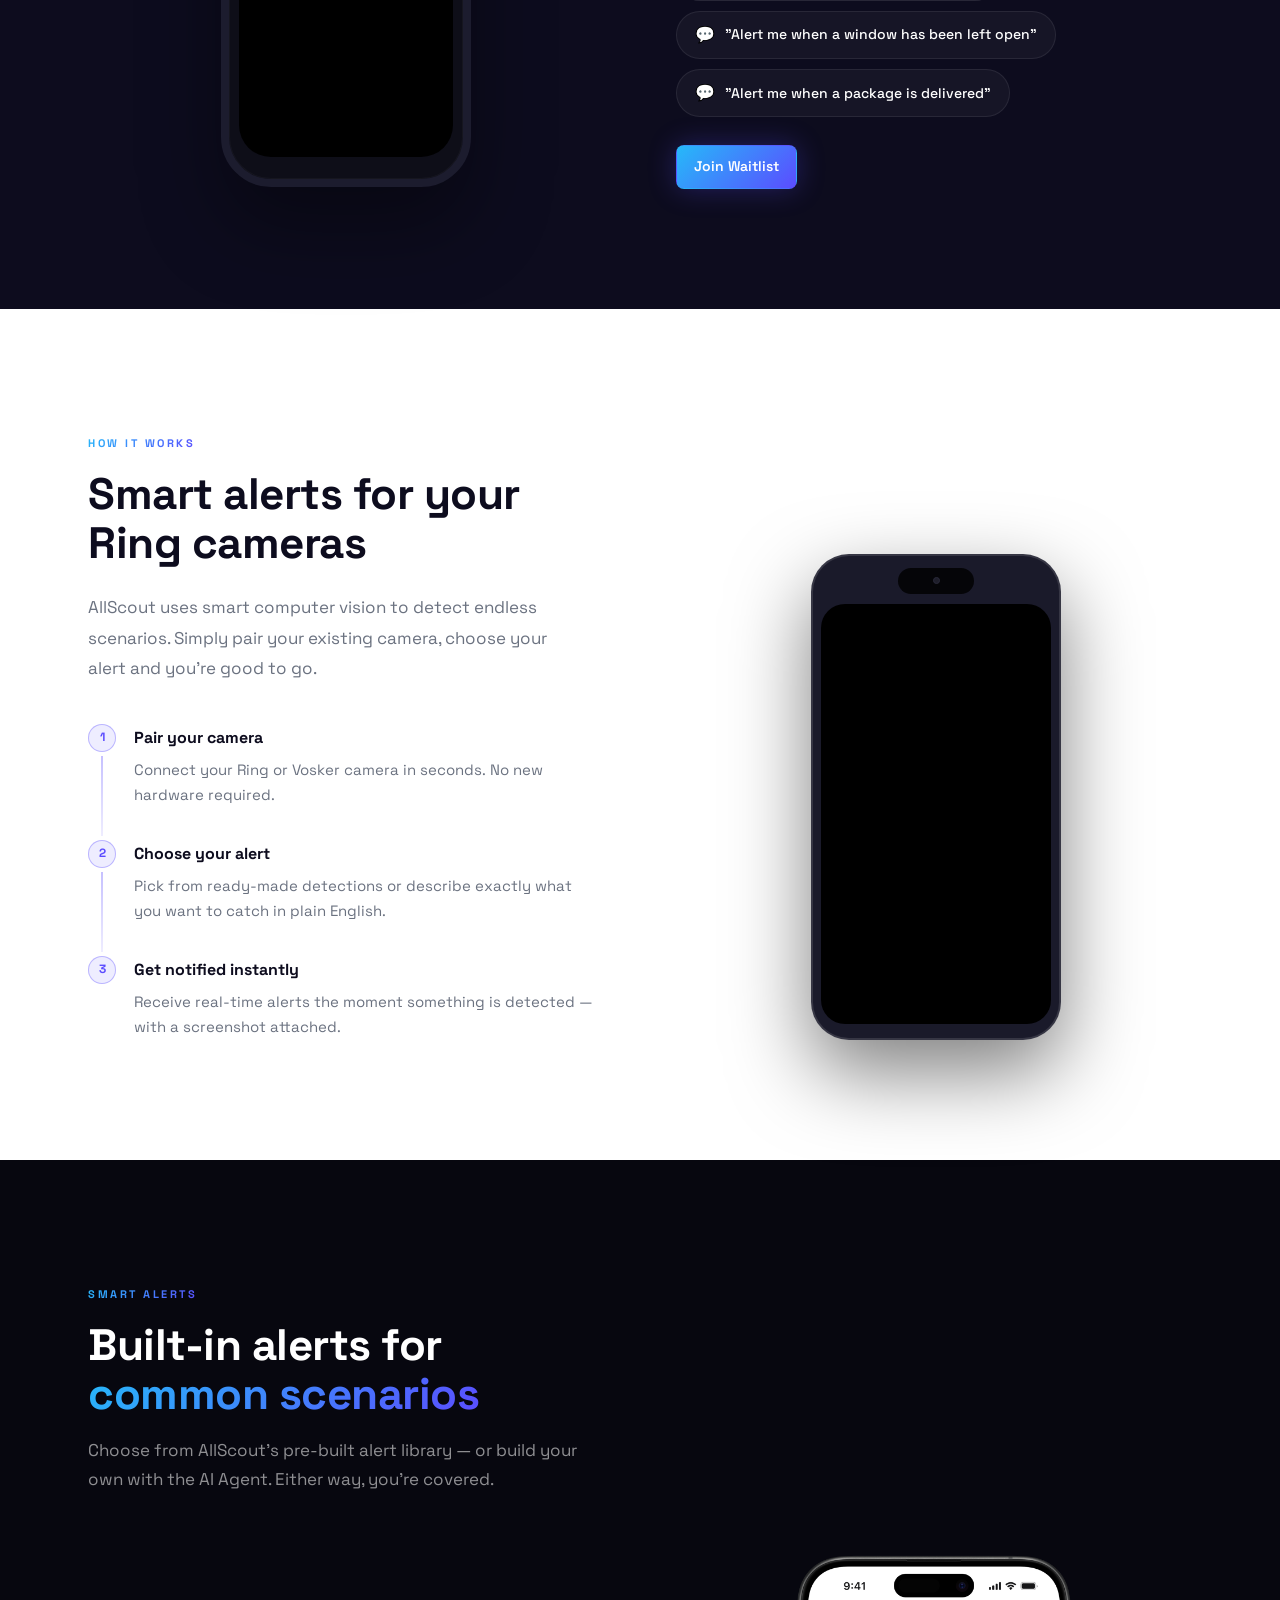
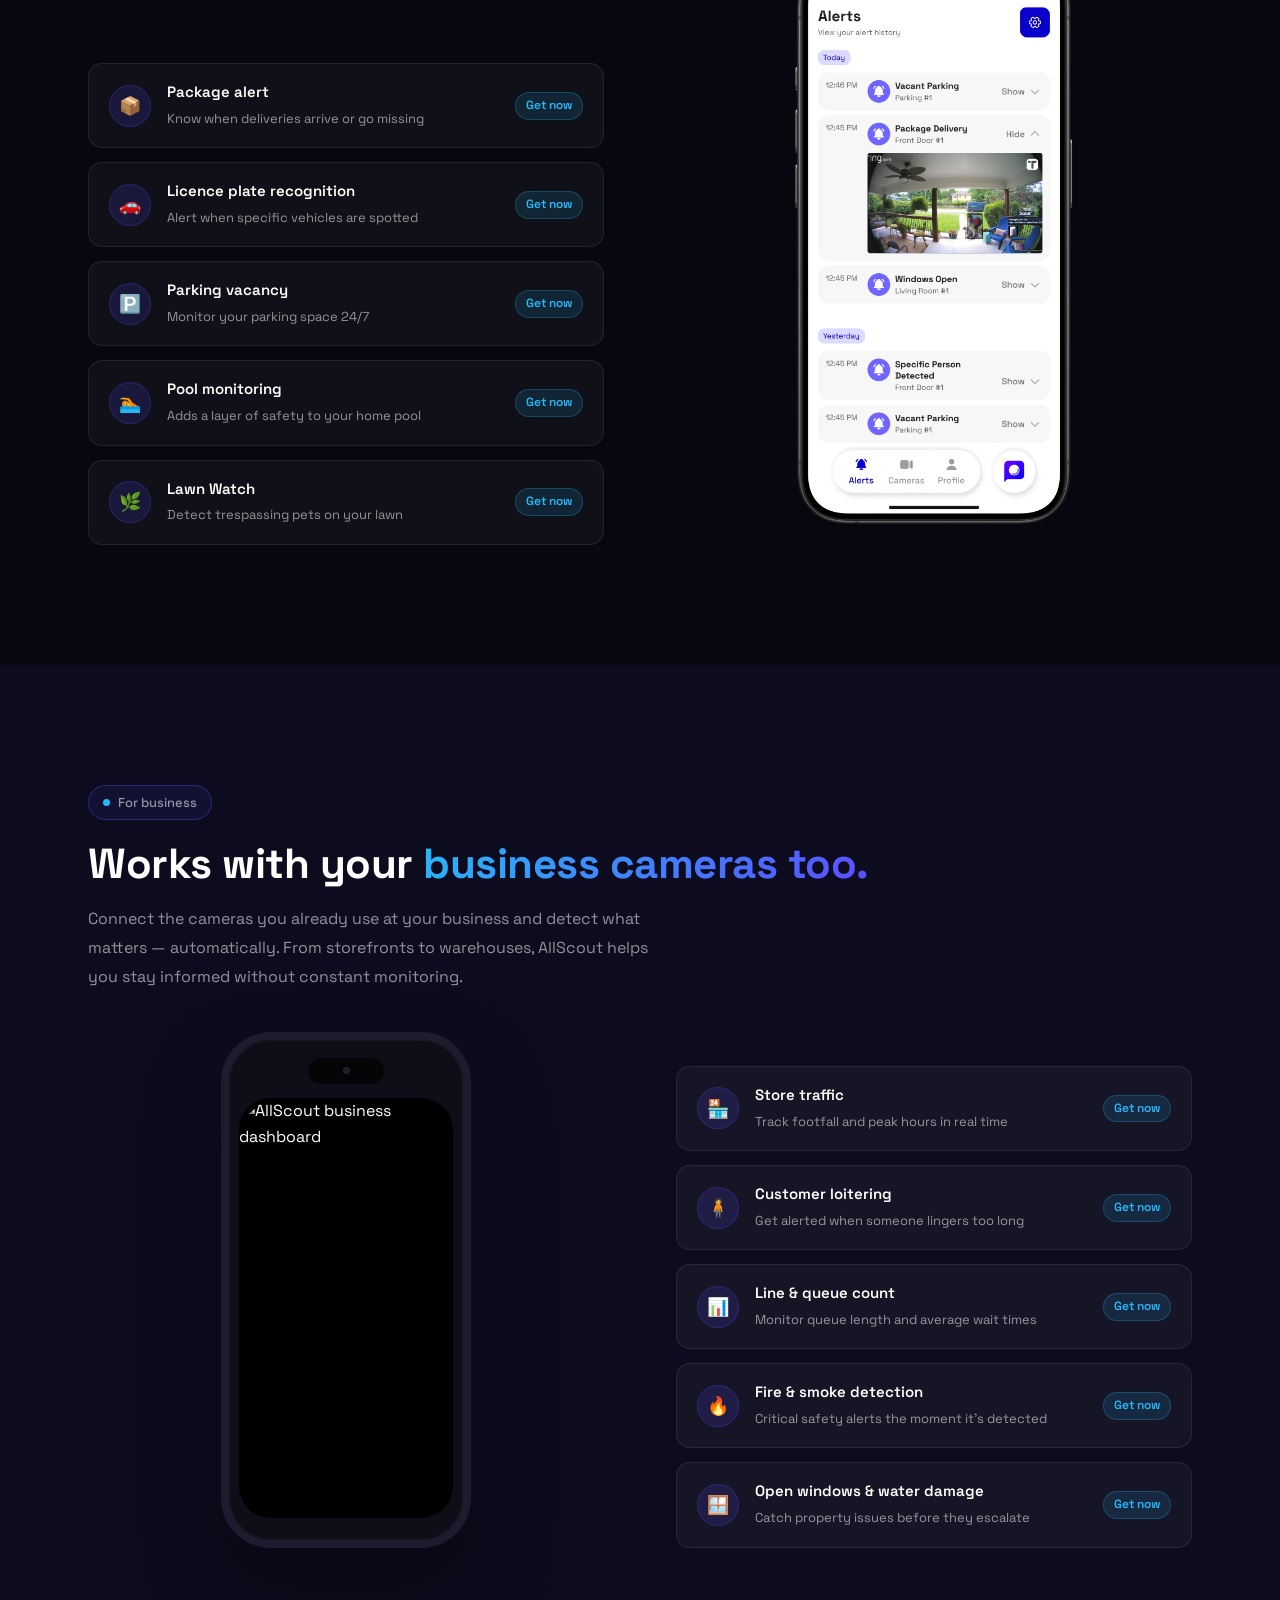
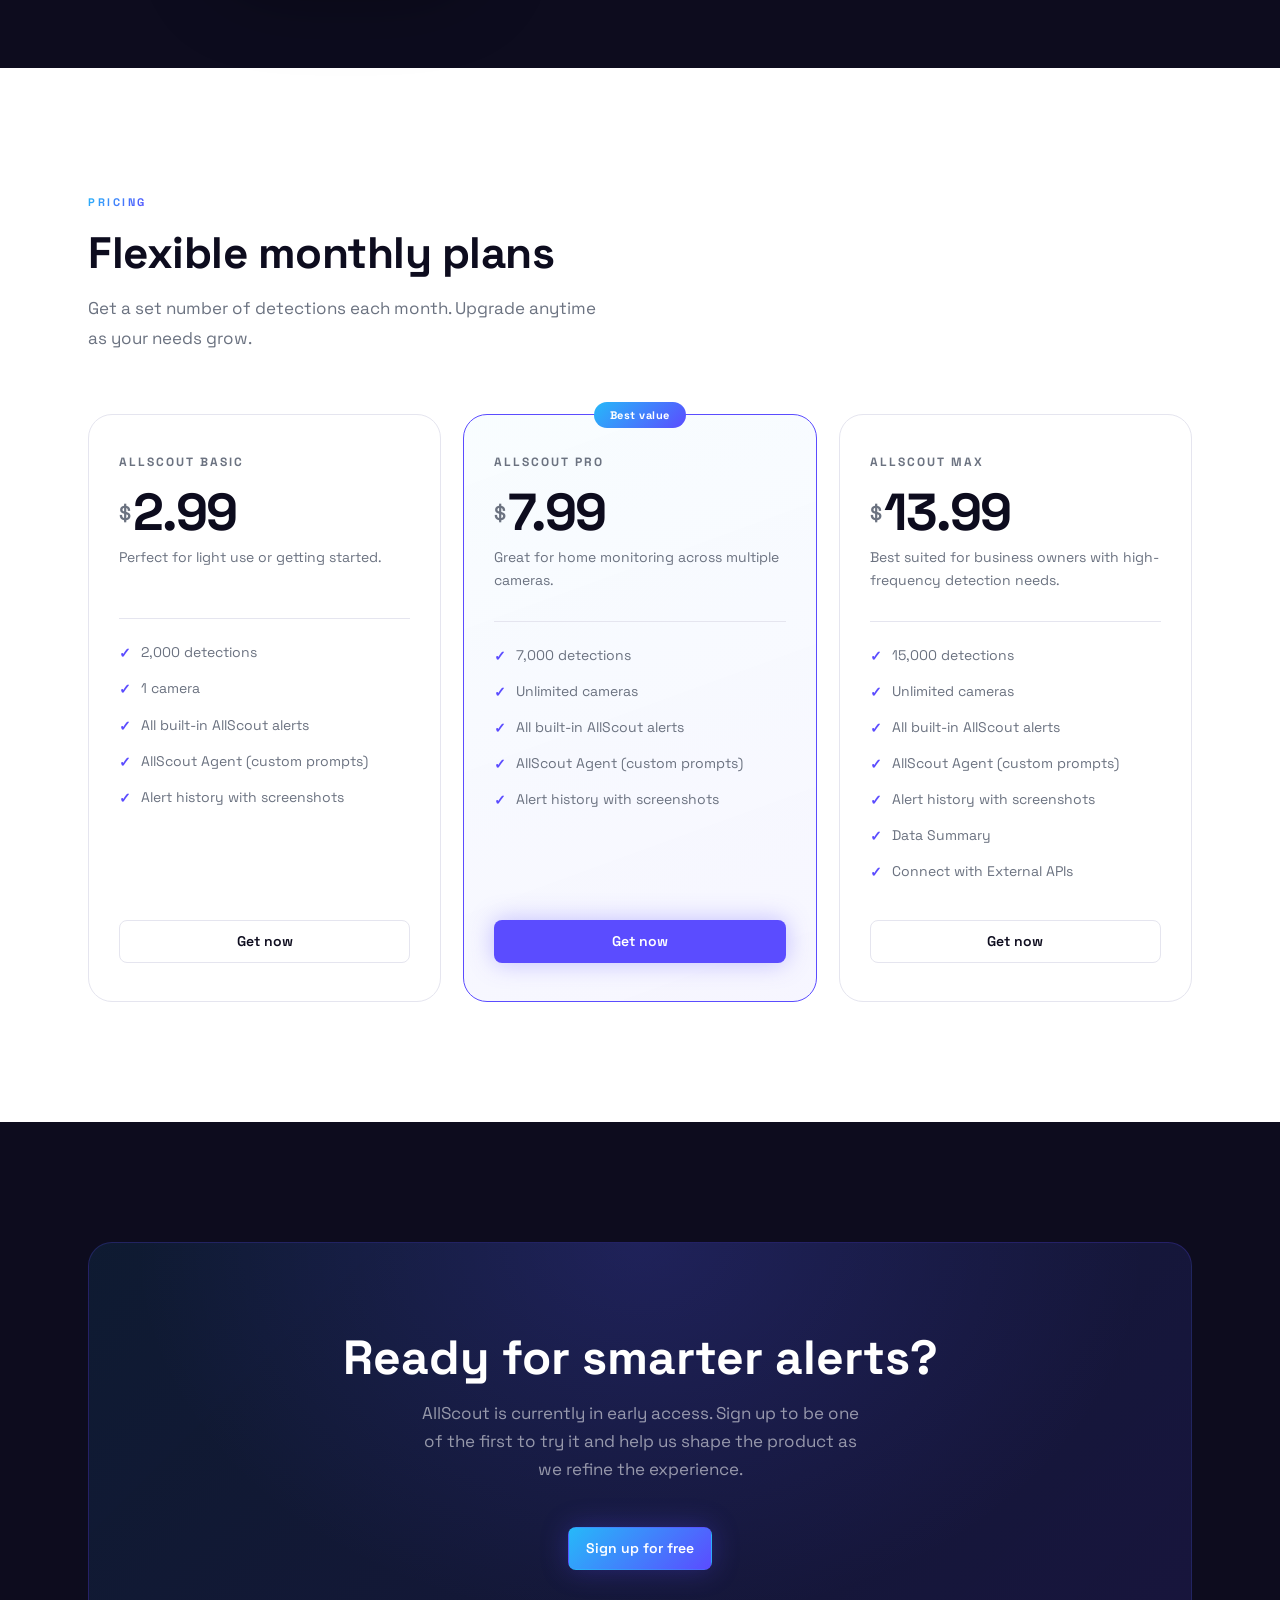
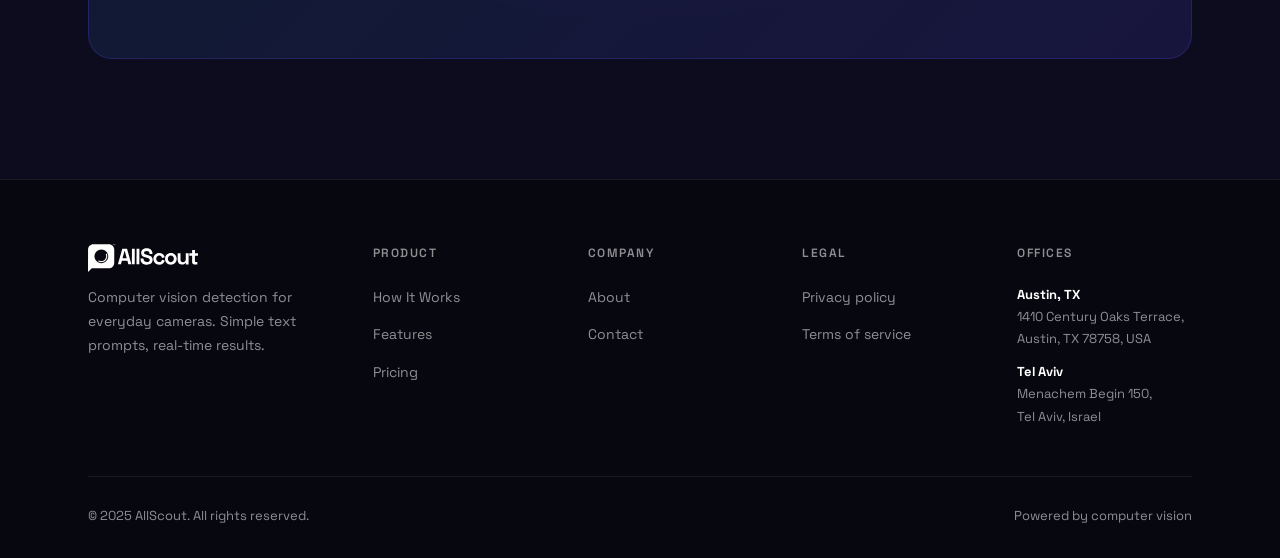
==== commit b39db587: "Update How It Works step 1 description Co-Authored-By: Claude Sonnet 4.6 <noreply@anthropic.com>" ====
--- a/index.html
+++ b/index.html
@@ -175,7 +175,7 @@
               </div>
               <div>
                 <h3>Pair your camera</h3>
-                <p>Connect any IP camera, Ring, Nest, Arlo, or RTSP stream in seconds. No new hardware required.</p>
+                <p>Connect your Ring or Vosker camera in seconds. No new hardware required.</p>
               </div>
             </div>
             <div class="hiw-step">
@@ -203,18 +203,7 @@
           <div class="phone-frame">
             <div class="phone-island"><div class="phone-island-dot"></div></div>
             <div class="phone-screen">
-              <video id="hiwVideo" src="assets/Raw%20Videos/PackageScout3.mp4#t=30" autoplay muted loop playsinline style="width:100%;height:100%;object-fit:cover;display:block;"></video>
-              <script>
-                (function(){
-                  var v = document.getElementById('hiwVideo');
-                  var s = 30, e = 52;
-                  function seekToStart() { if (v.currentTime < s) v.currentTime = s; }
-                  v.addEventListener('loadedmetadata', function(){ v.currentTime = s; });
-                  v.addEventListener('canplay', seekToStart);
-                  v.addEventListener('playing', seekToStart);
-                  v.addEventListener('timeupdate', function(){ if (v.currentTime >= e || v.currentTime < s) v.currentTime = s; });
-                })();
-              </script>
+              <video src="assets/Raw%20Videos/PackageScout1.mp4" autoplay muted loop playsinline style="width:100%;height:100%;object-fit:cover;display:block;"></video>
             </div>
           </div>
         </div>
--- a/css/styles.css
+++ b/css/styles.css
@@ -237,7 +237,6 @@
   width:240px;
   background:#1a1a2a;
   border-radius:38px;
-  border:2px solid rgba(255,255,255,0.12);
   box-shadow:0 32px 80px rgba(0,0,0,0.6);
   overflow:hidden;
 }
@@ -274,8 +273,46 @@
 }
 
 @media (max-width:960px) {
-  .hero-layout { grid-template-columns:1fr; }
-  .phones-wrap { display:none; }
+  .hero-layout {
+    grid-template-columns: 1fr;
+    display: flex;
+    flex-direction: column;
+  }
+  .hero-content {
+    display: contents;
+  }
+  .hero-badge { order: 1; }
+  .hero-content h1 { order: 2; margin-bottom: 4px; }
+  .phones-wrap {
+    order: 4;
+    display: flex;
+    justify-content: center;
+    position: relative;
+    width: 100%;
+    height: 320px;
+    margin: 4px auto;
+  }
+  .hero-content p.hero-sub { order: 3; margin-bottom: 4px; }
+  .store-badges { order: 5; }
+  .phones-wrap {
+    height: auto;
+    gap: 12px;
+    flex-direction: row;
+    align-items: flex-start;
+  }
+  .phone-mockup {
+    position: static;
+    width: 80%;
+    max-width: 280px;
+    background: none;
+    border-radius: 0;
+    box-shadow: none;
+    transform: none !important;
+    filter: none !important;
+  }
+  .phone-mockup::before { display: none; }
+  .phone-mockup img { margin-top: 0; border-radius: 12px; }
+  .phone-mockup.back { display: none; }
 }
 
 /* ---- LOGOS BAR ---- */
@@ -304,7 +341,7 @@
 
 /* ---- RING SECTION ---- */
 .ring-section {
-  padding: 80px 0;
+  padding: 30px 0;
   background: var(--lt);
   border-top: 1px solid var(--lt-border);
   border-bottom: 1px solid var(--lt-border);
@@ -314,7 +351,7 @@
   flex-direction: column;
   align-items: center;
   text-align: center;
-  gap: 40px;
+  gap: 20px;
 }
 .ring-text h2 {
   font-size: clamp(26px, 3.2vw, 42px);
@@ -347,8 +384,10 @@
 }
 @media (max-width: 640px) {
   .ring-split { grid-template-columns: 1fr; gap: 32px; }
-  .ring-logo-wrap { justify-content: flex-start; }
+  .ring-logo-wrap { justify-content: center; }
   .ring-section { padding: 60px 0; }
+  .ring-text h2 { white-space: normal; font-size: 22px; }
+  .ring-text p { white-space: normal; font-size: 14px; }
 }
 .ring-flow {
   display: flex;
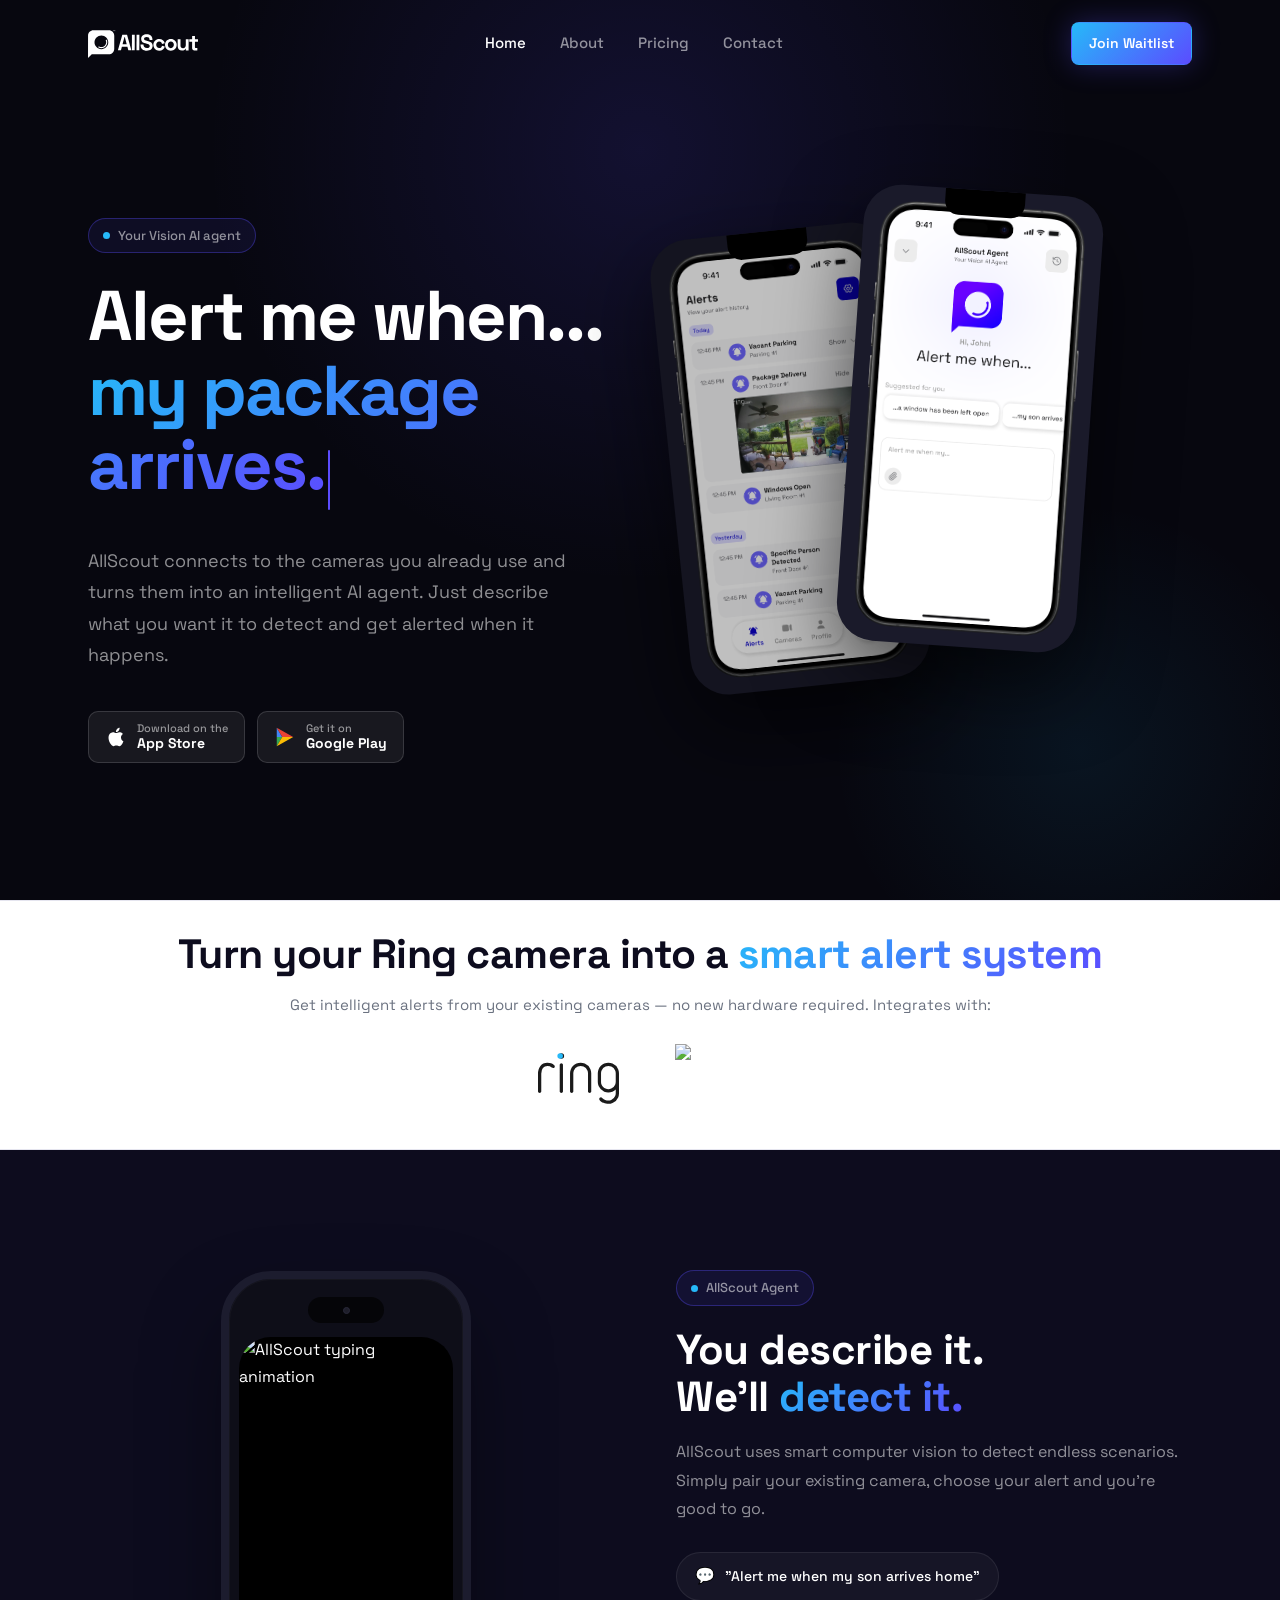
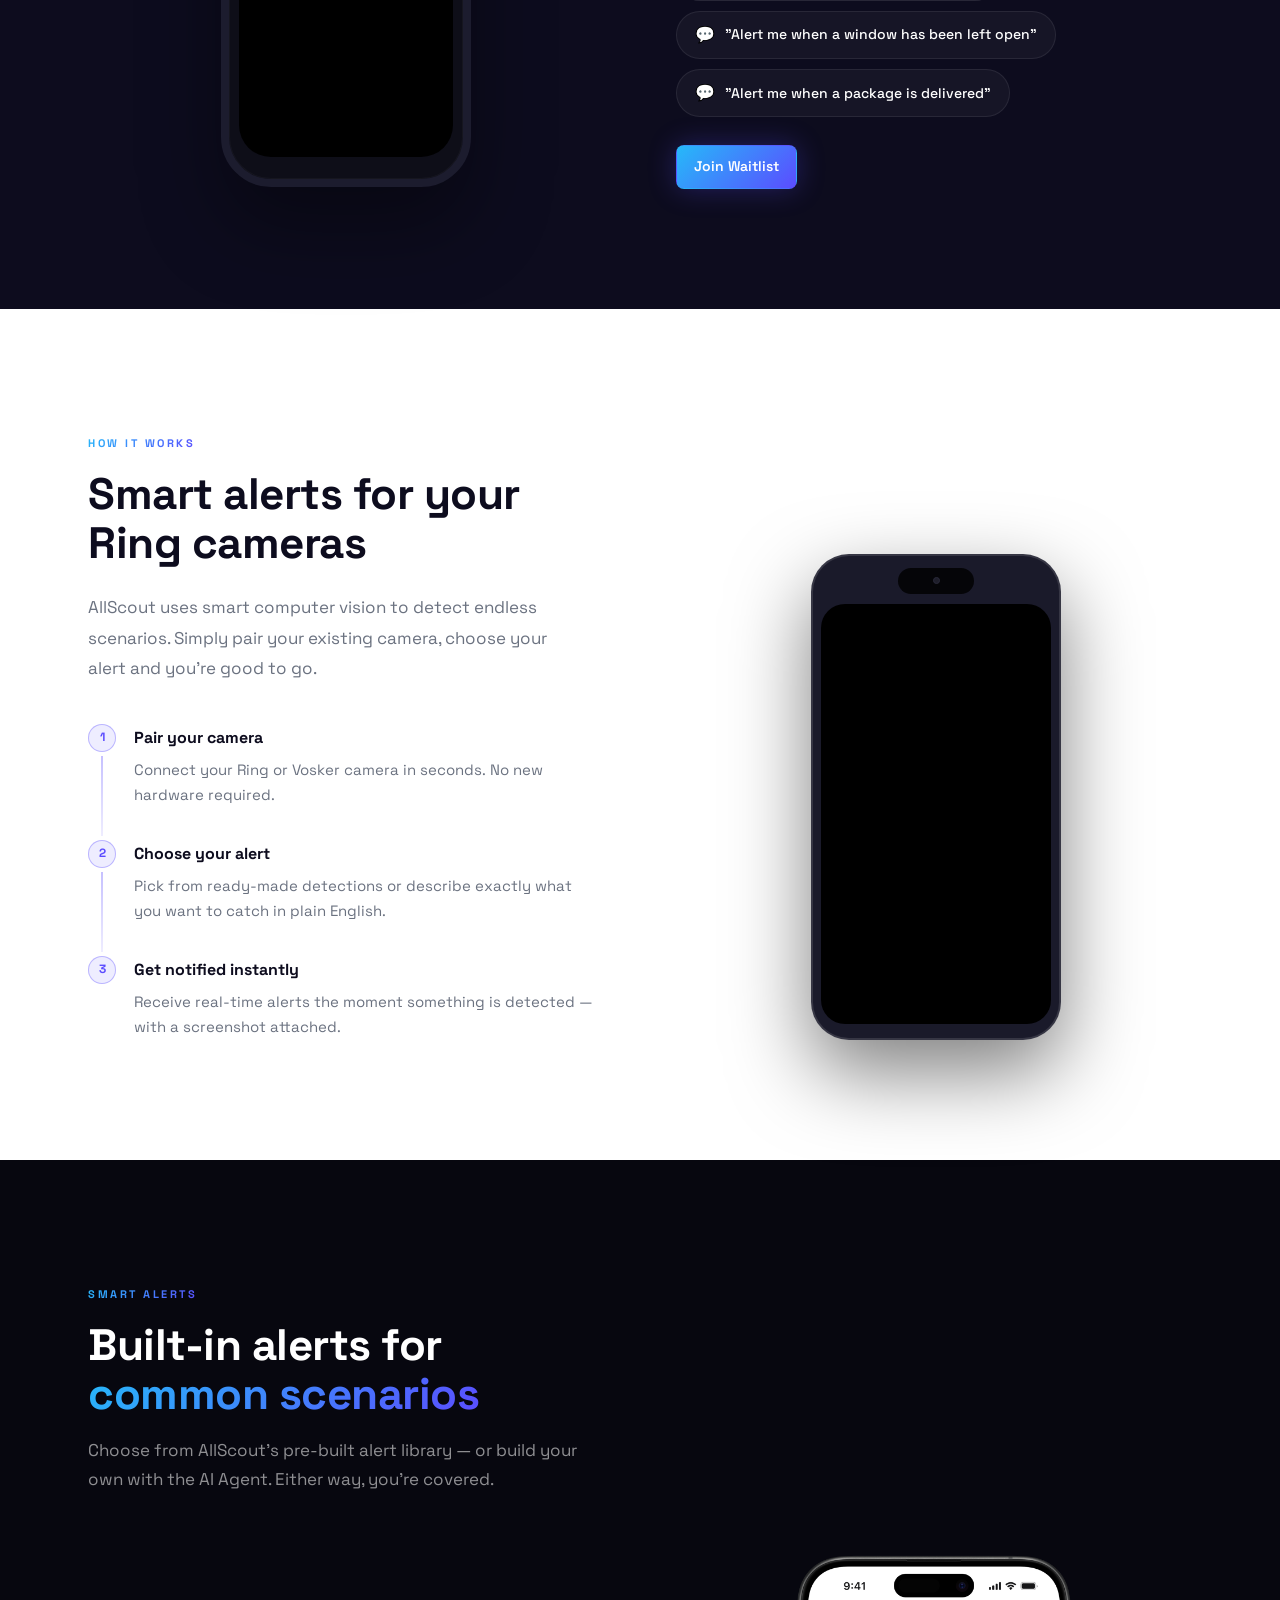
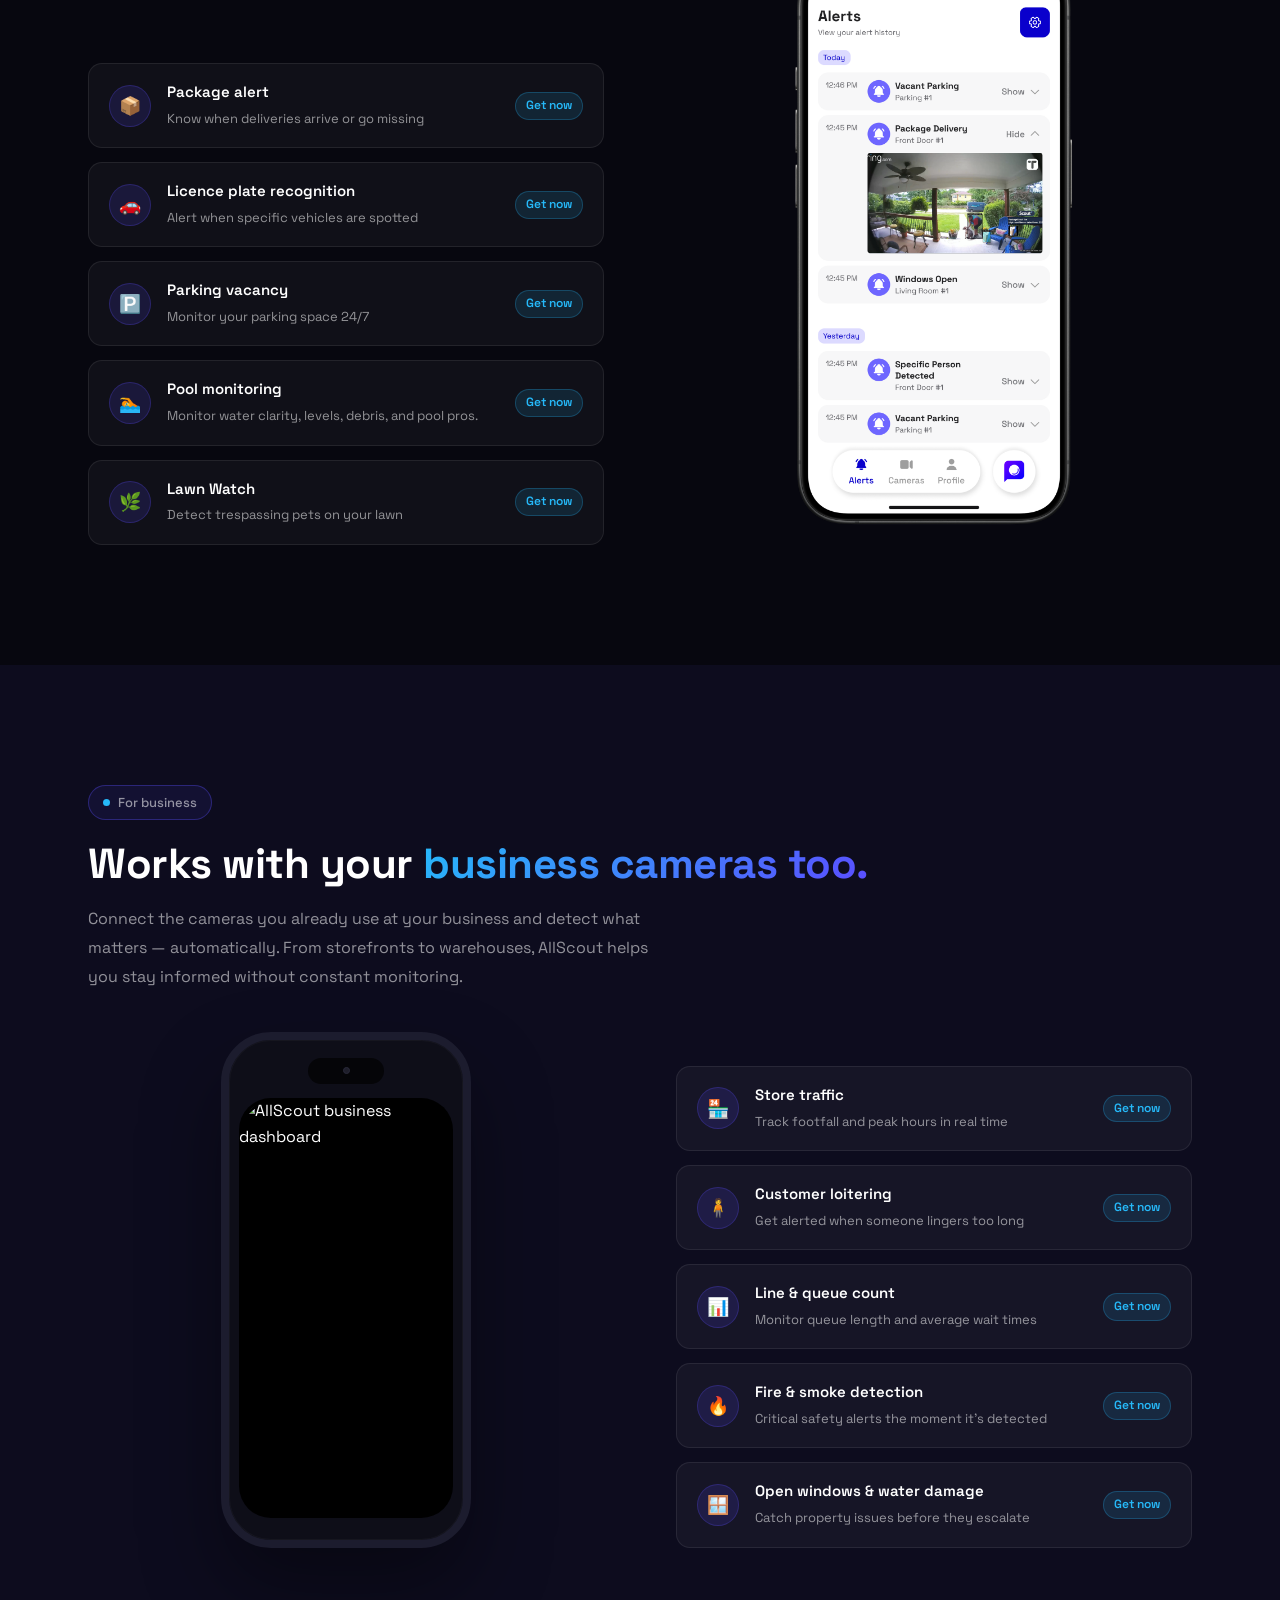
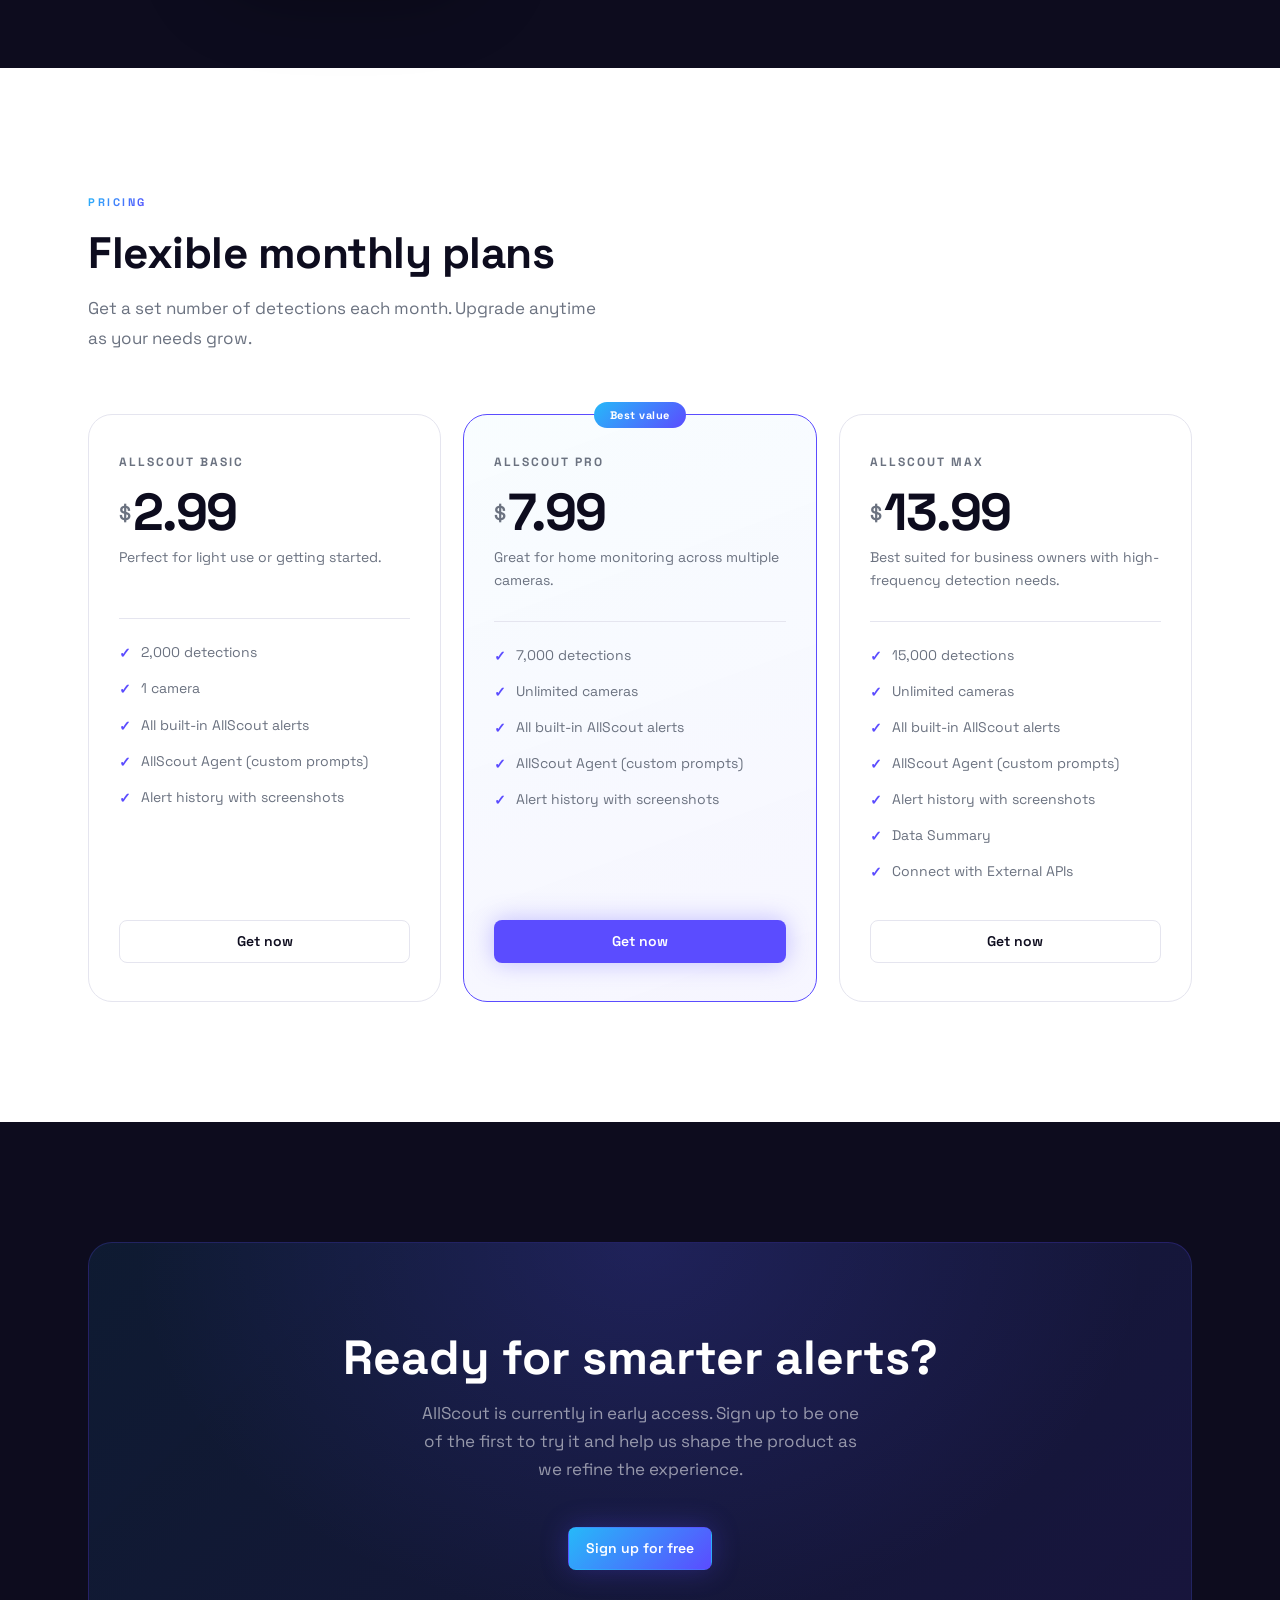
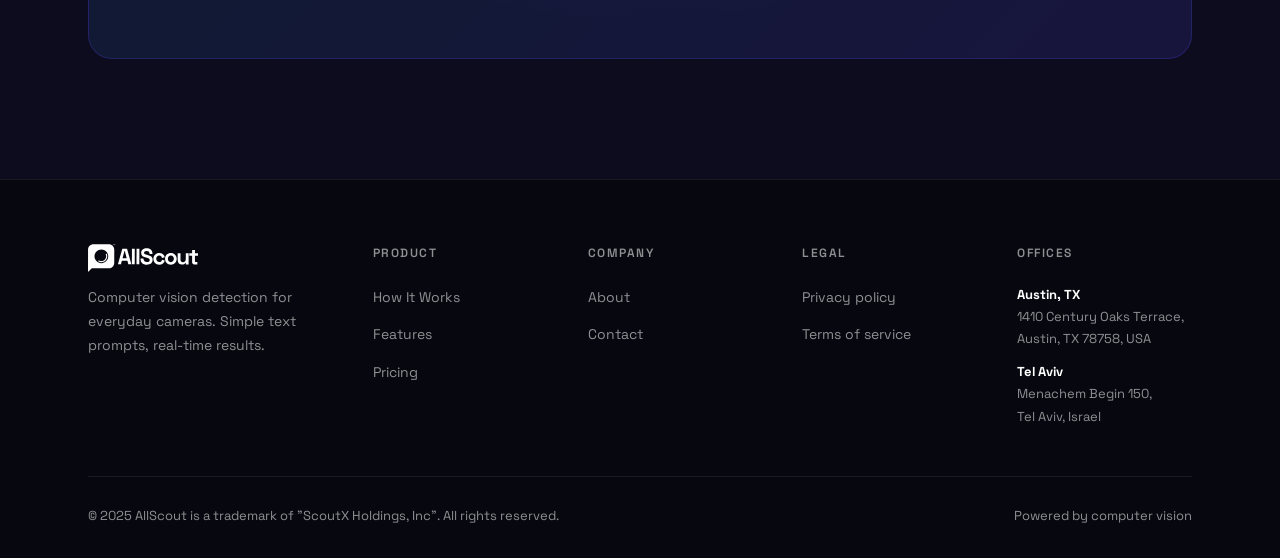
==== commit 003a791c: "Update footer copyright and pricing FAQ answers - Update copyright to ScoutX Holdings, Inc trademark" ====
--- a/index.html
+++ b/index.html
@@ -247,7 +247,7 @@
             <div class="alert-chip-icon">🏊</div>
             <div class="alert-chip-text">
               <strong>Pool monitoring</strong>
-              <span>Adds a layer of safety to your home pool</span>
+              <span>Monitor water clarity, levels, debris, and pool pros.</span>
             </div>
             <a href="https://ring.com/appstore" class="alert-chip-cta" target="_blank" rel="noopener">Get now</a>
           </div>
@@ -455,7 +455,7 @@
         </div>
       </div>
       <div class="footer-bottom">
-        <span>© 2025 AllScout. All rights reserved.</span>
+        <span>© 2025 AllScout is a trademark of "ScoutX Holdings, Inc". All rights reserved.</span>
         <span>Powered by computer vision</span>
       </div>
     </div>
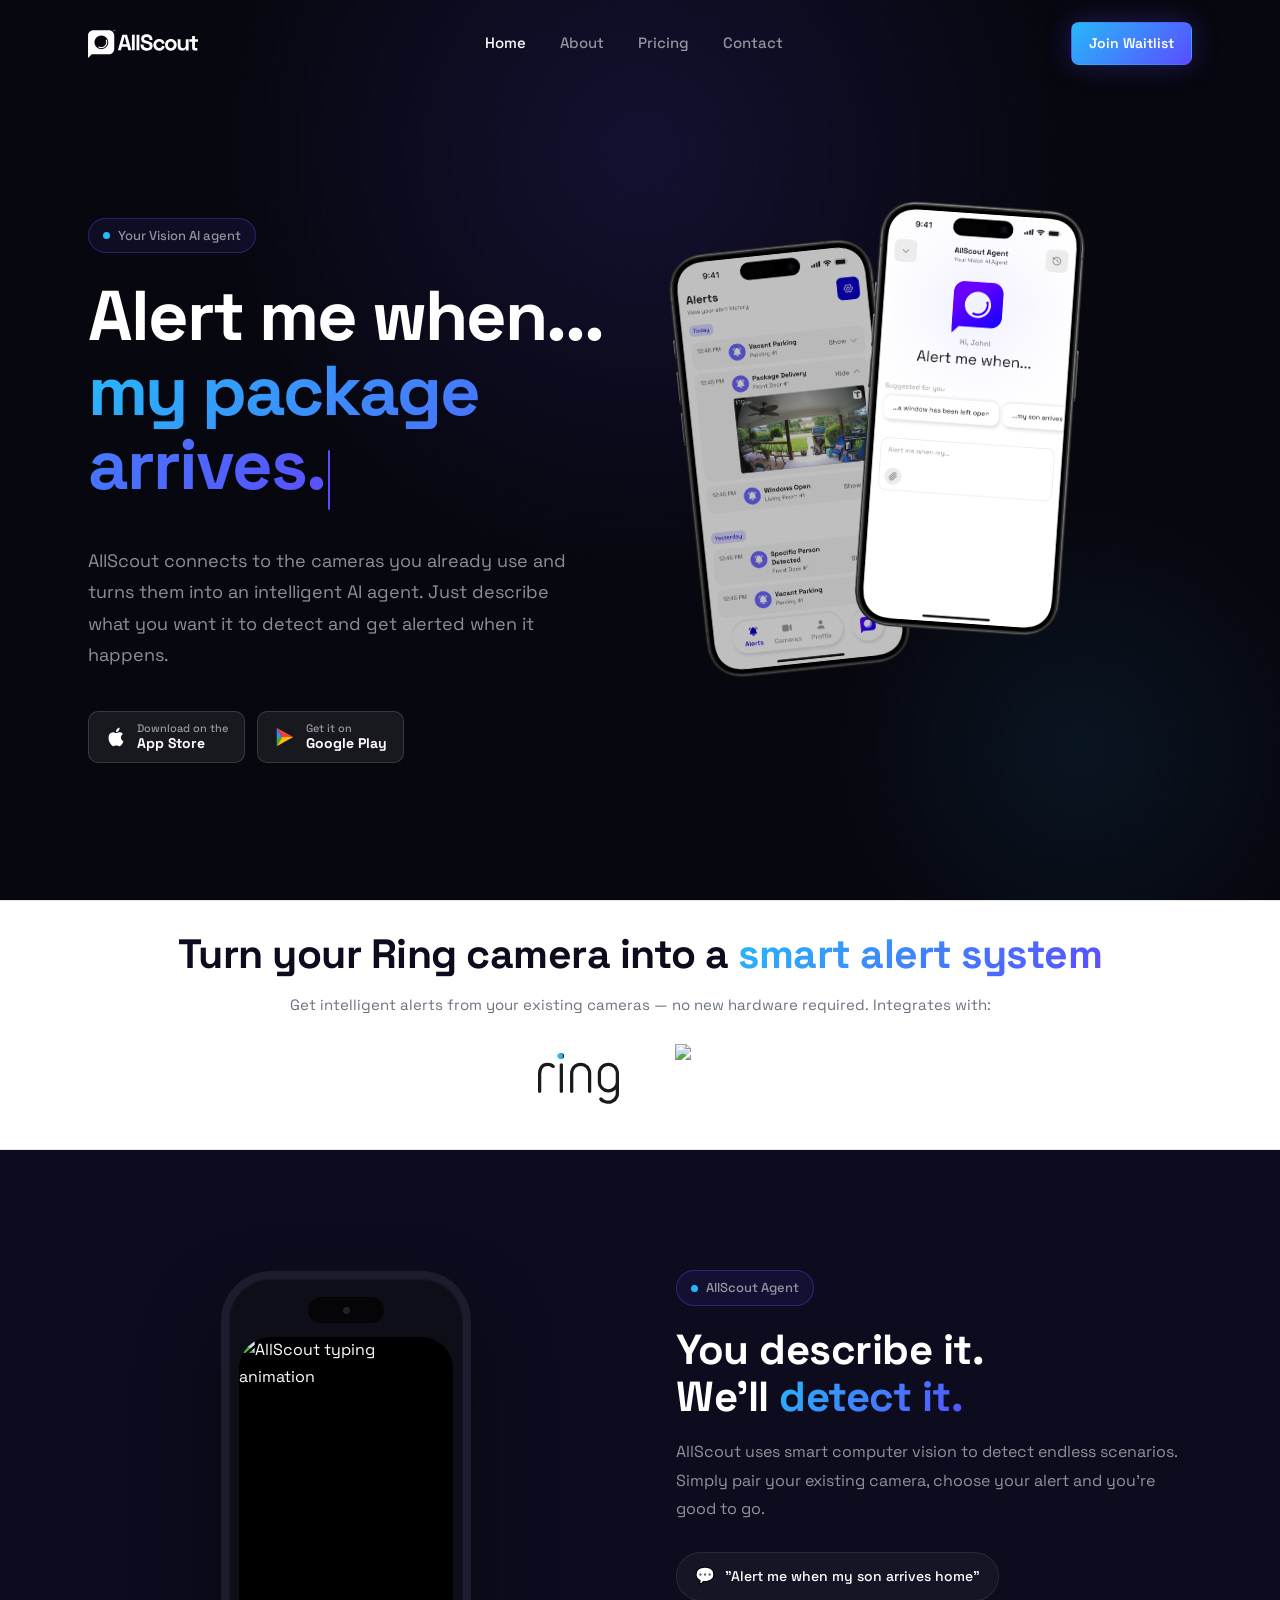
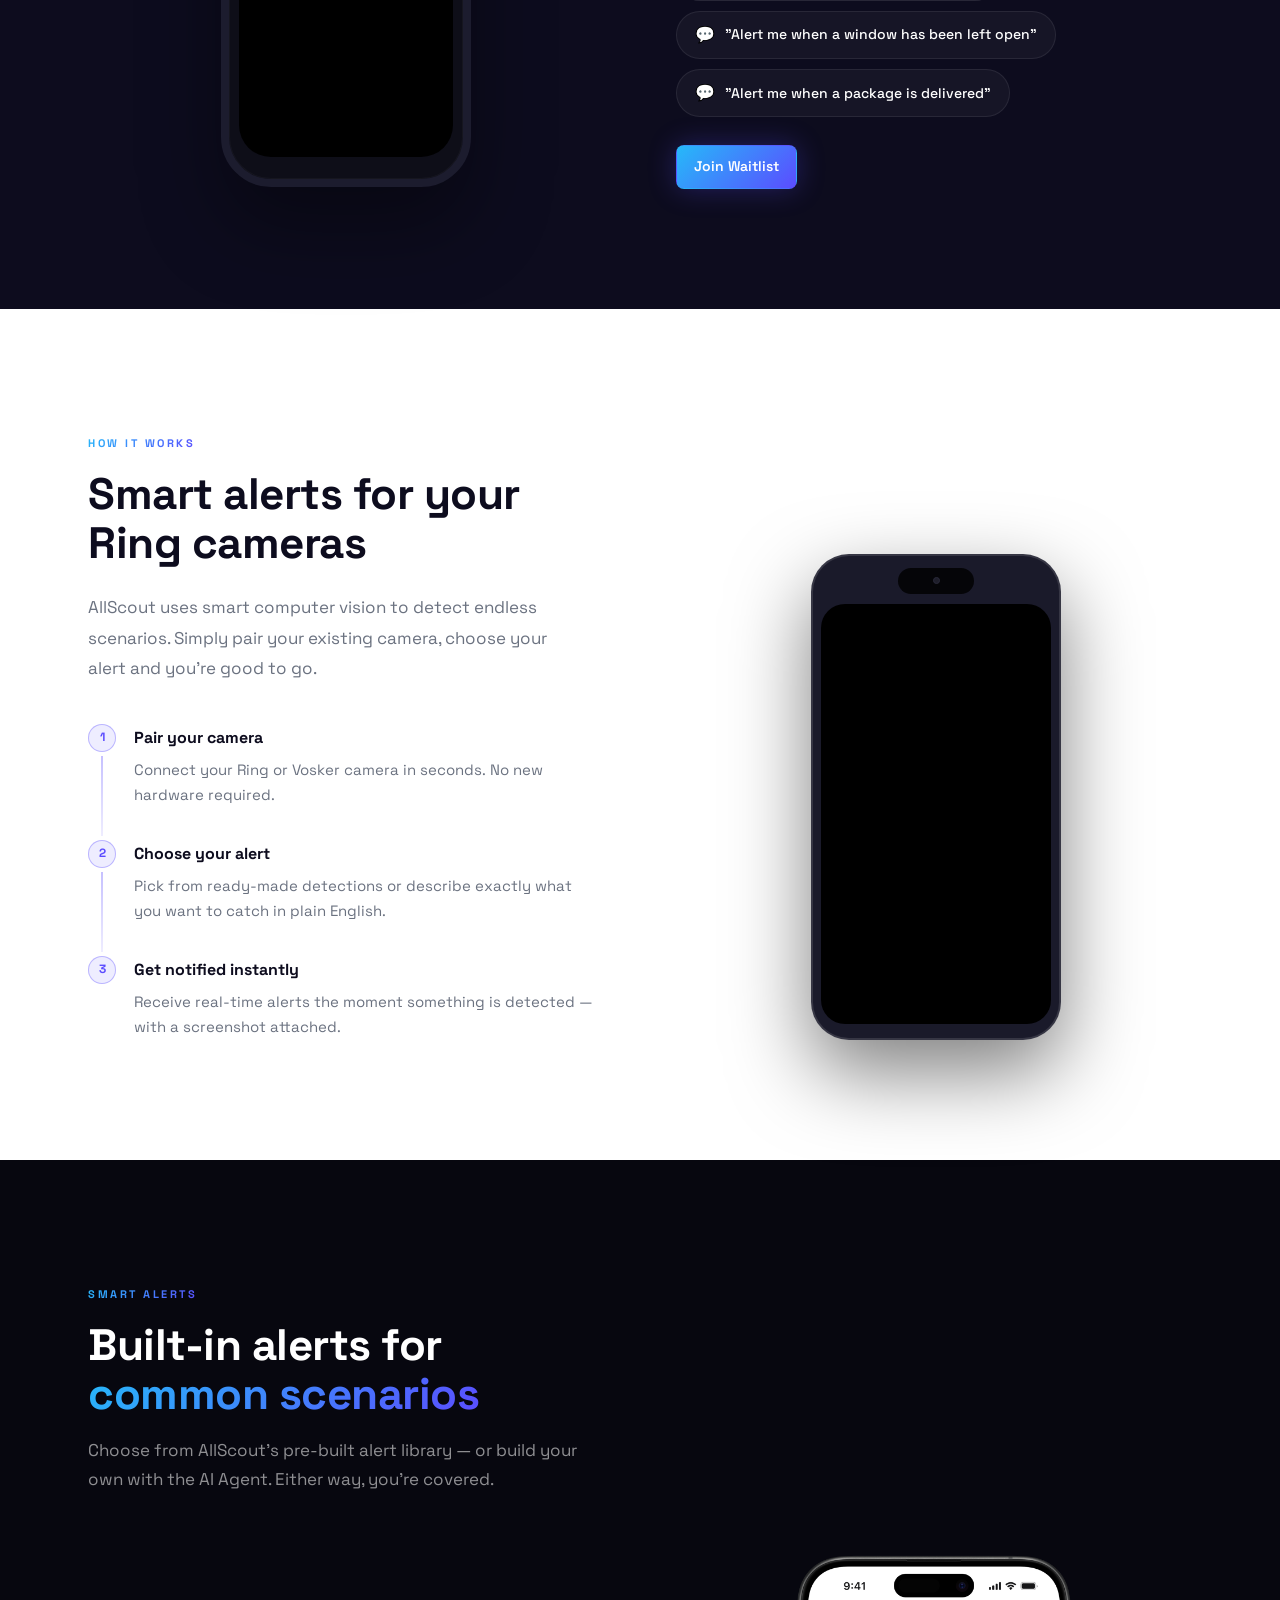
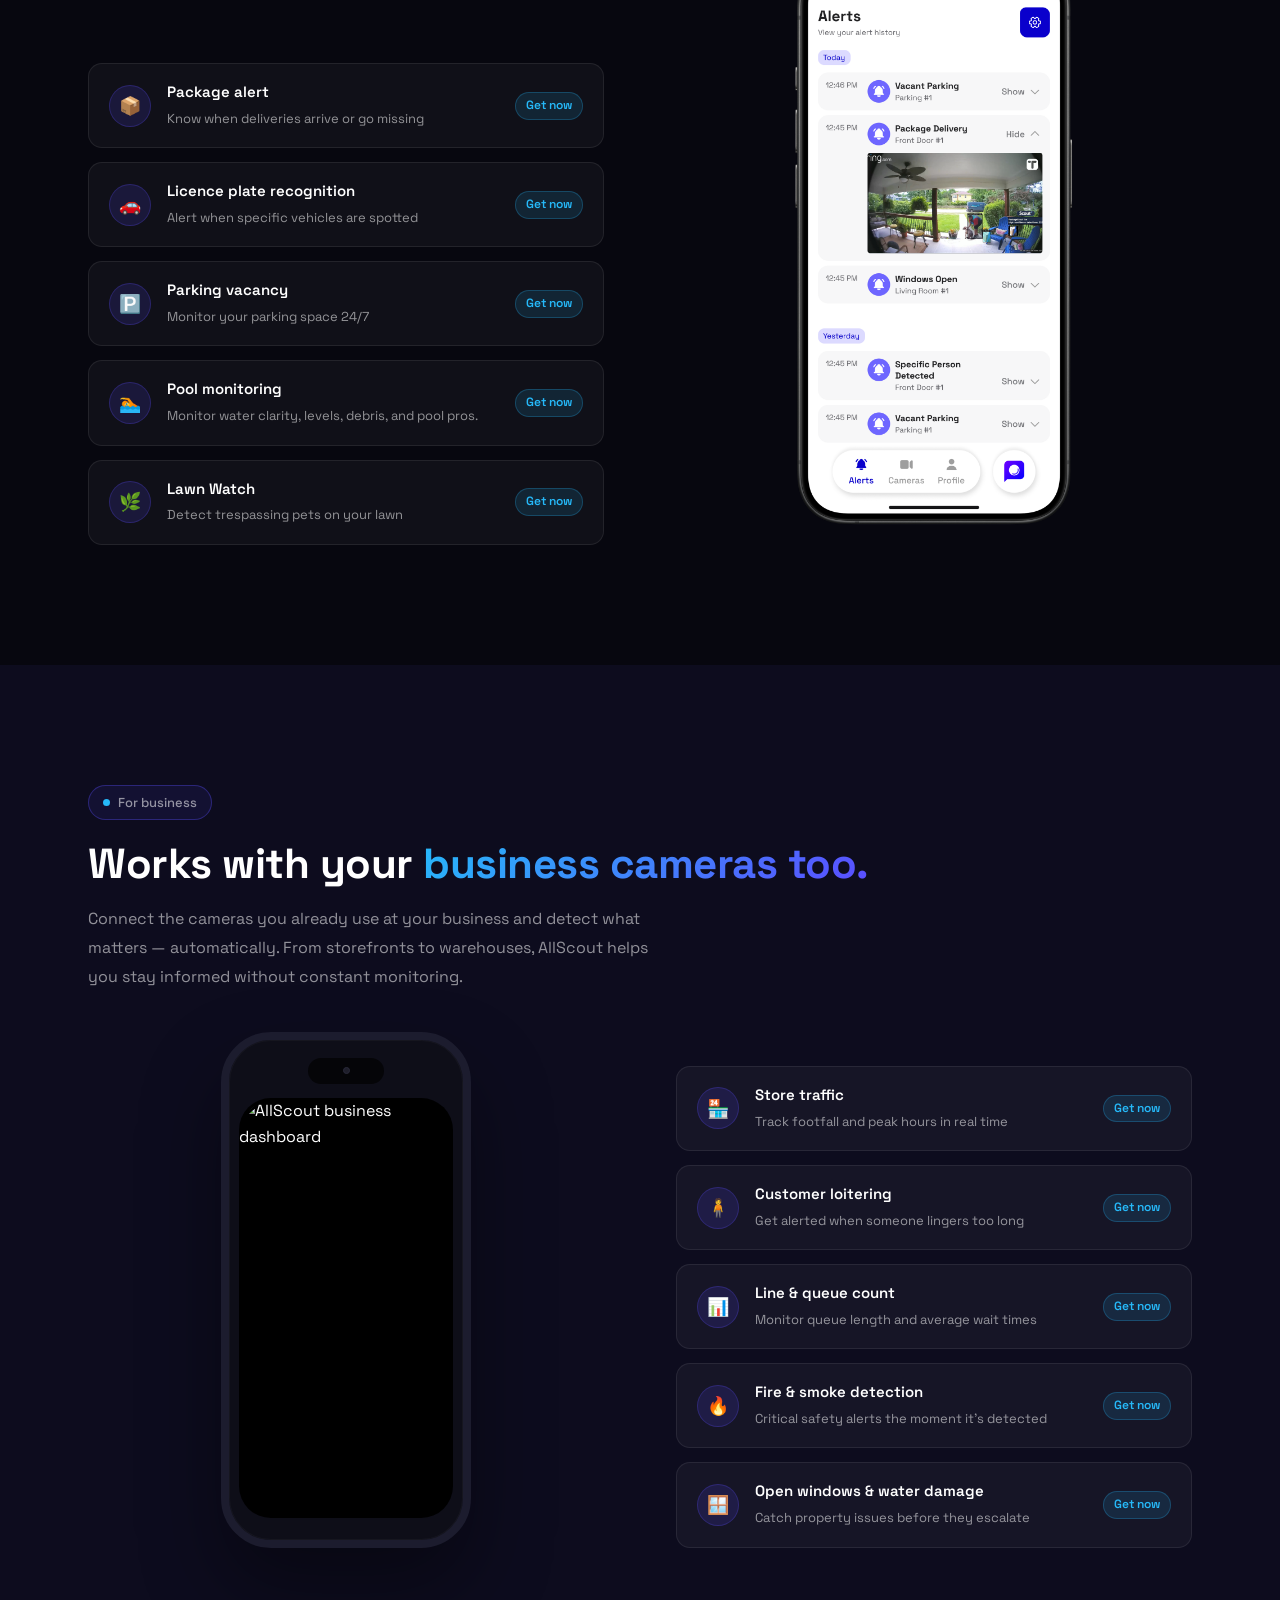
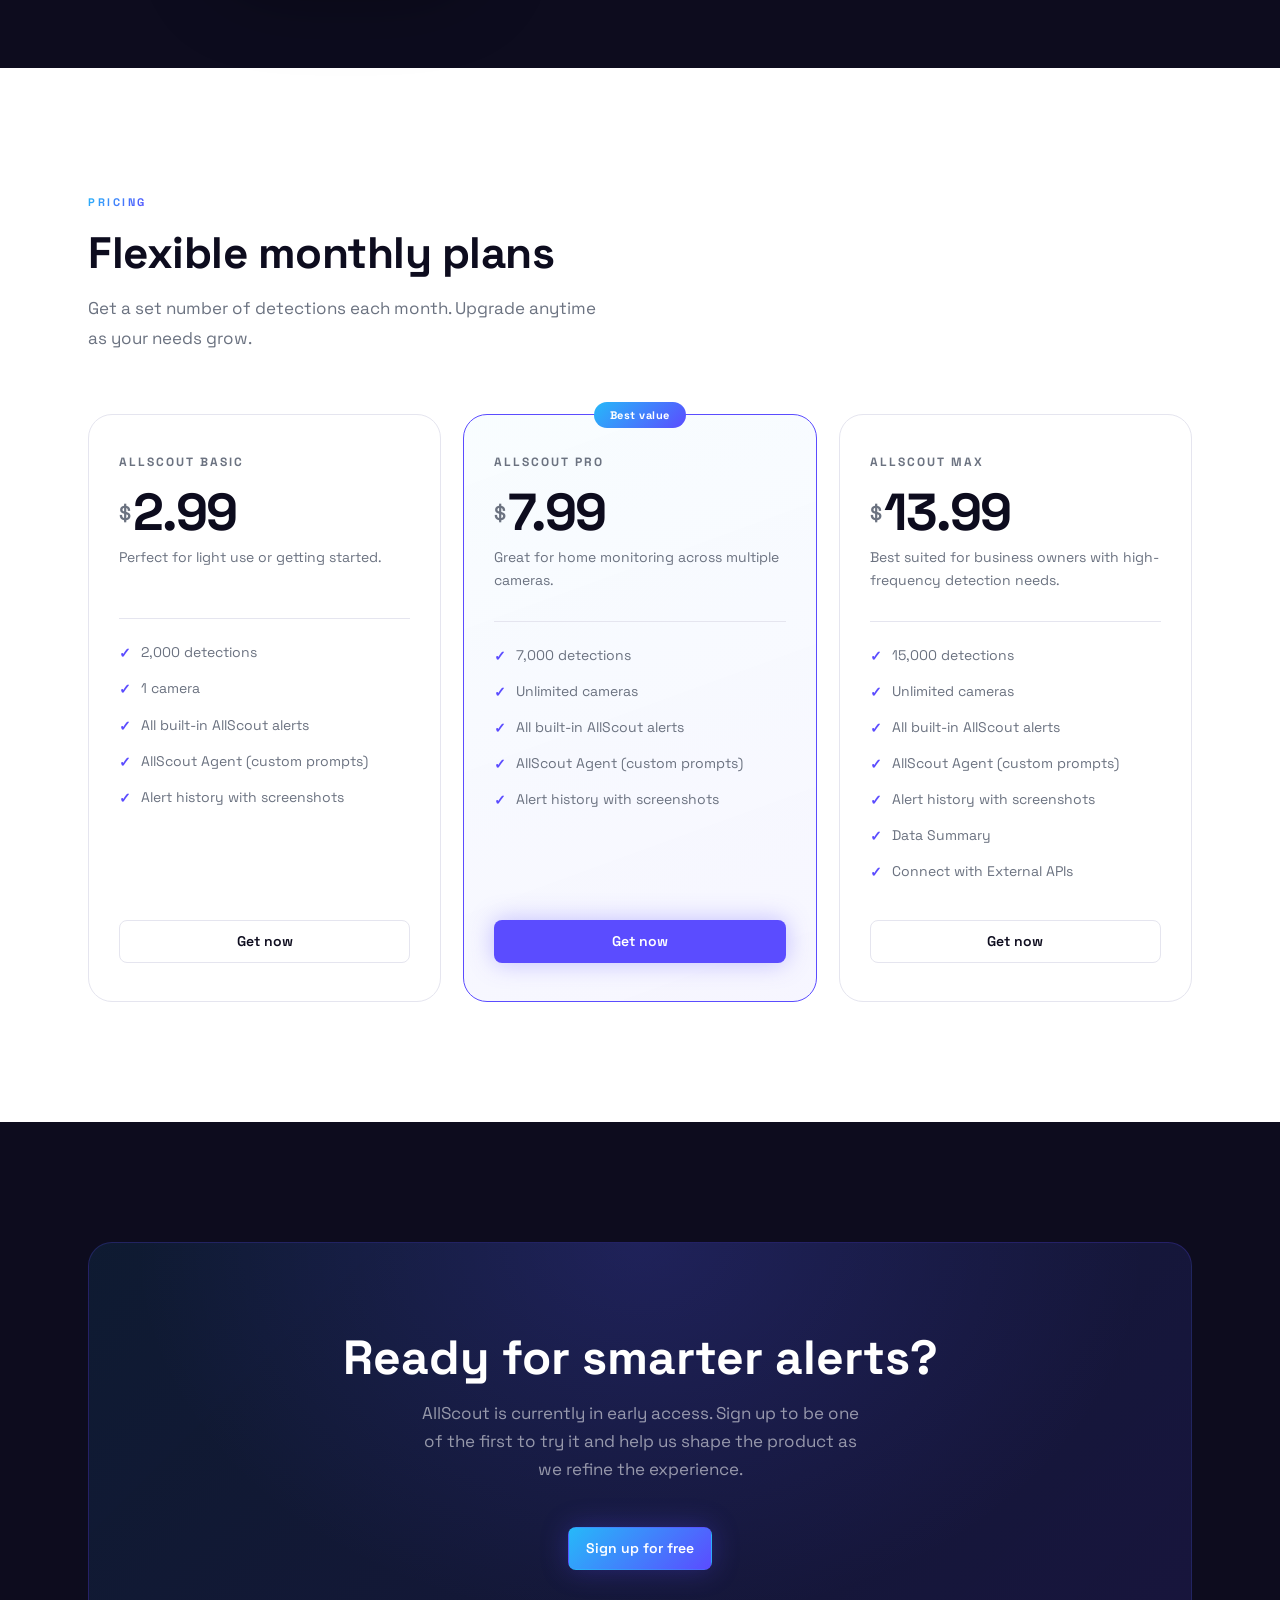
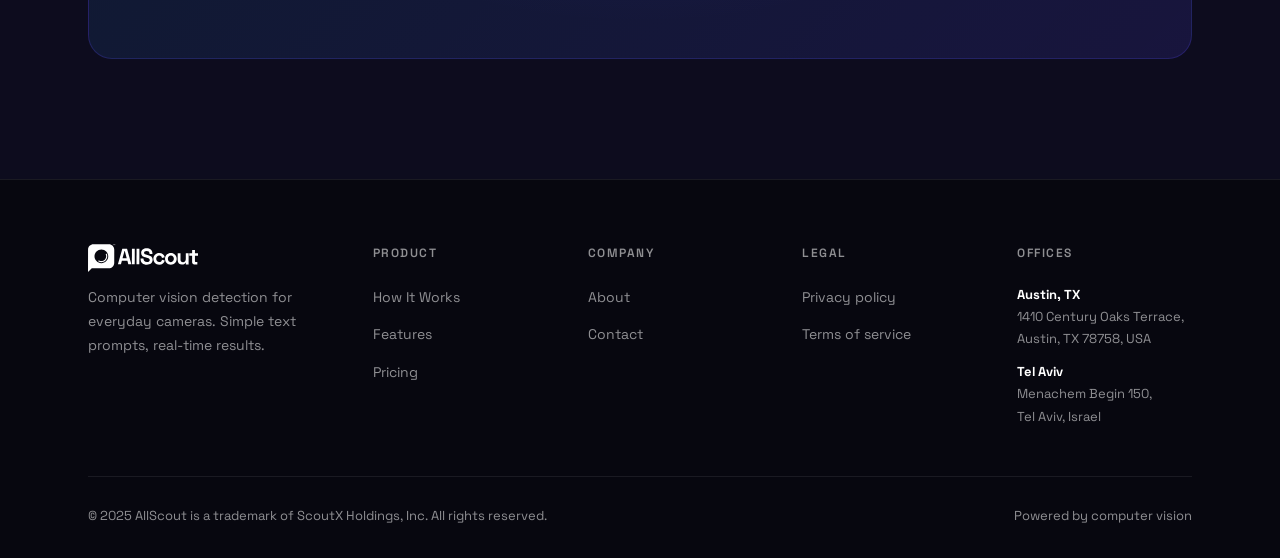
==== commit 83dbc665: "Remove quotes around ScoutX Holdings in footer across all pages Co-Authored-By: Claude Sonnet 4.6 <n" ====
--- a/index.html
+++ b/index.html
@@ -61,7 +61,7 @@
           <h1>Alert me when<span class="ellipsis">...</span><br><span class="type-line"><span class="gradient-text" id="typeTarget"></span></span></h1>
           <p class="hero-sub">AllScout connects to the cameras you already use and turns them into an intelligent AI agent. Just describe what you want it to detect and get alerted when it happens.</p>
           <div class="store-badges">
-            <a href="#" class="store-badge">
+            <a href="https://apps.apple.com/us/app/allscout-co/id6749533225" target="_blank" rel="noopener" class="store-badge">
               <span class="store-badge-icon">
                 <svg width="22" height="22" viewBox="0 0 24 24" fill="white" xmlns="http://www.w3.org/2000/svg"><path d="M18.71 19.5c-.83 1.24-1.71 2.45-3.05 2.47-1.34.03-1.77-.79-3.29-.79-1.53 0-2 .77-3.27.82-1.31.05-2.3-1.32-3.14-2.53C4.25 17 2.94 12.45 4.7 9.39c.87-1.52 2.43-2.48 4.12-2.51 1.28-.02 2.5.87 3.29.87.78 0 2.26-1.07 3.8-.91.65.03 2.47.26 3.64 1.98-.09.06-2.17 1.28-2.15 3.81.03 3.02 2.65 4.03 2.68 4.04-.03.07-.42 1.44-1.38 2.83M13 3.5c.73-.83 1.94-1.46 2.94-1.5.13 1.17-.34 2.35-1.04 3.19-.69.85-1.83 1.51-2.95 1.42-.15-1.15.41-2.35 1.05-3.11z"/></svg>
               </span>
@@ -70,7 +70,7 @@
                 <strong>App Store</strong>
               </div>
             </a>
-            <a href="#" class="store-badge">
+            <a href="https://play.google.com/store/apps/details?id=com.deep_innovations.scoutx" target="_blank" rel="noopener" class="store-badge">
               <span class="store-badge-icon">
                 <svg width="22" height="22" viewBox="0 0 24 24" xmlns="http://www.w3.org/2000/svg">
                   <path d="M3 2L9 12L3 12z" fill="#4285F4"/>
@@ -455,7 +455,7 @@
         </div>
       </div>
       <div class="footer-bottom">
-        <span>© 2025 AllScout is a trademark of "ScoutX Holdings, Inc". All rights reserved.</span>
+        <span>© 2025 AllScout is a trademark of ScoutX Holdings, Inc. All rights reserved.</span>
         <span>Powered by computer vision</span>
       </div>
     </div>
--- a/css/styles.css
+++ b/css/styles.css
@@ -235,23 +235,17 @@
 .phone-mockup {
   position:absolute;
   width:240px;
-  background:#1a1a2a;
-  border-radius:38px;
-  box-shadow:0 32px 80px rgba(0,0,0,0.6);
+  background:none;
+  border-radius:0;
+  box-shadow:none;
   overflow:hidden;
 }
 .phone-mockup::before {
-  content:'';
-  display:block;
-  width:80px; height:26px;
-  background:#000;
-  border-radius:0 0 14px 14px;
-  margin:0 auto 0;
-  position:relative; z-index:2;
+  display:none;
 }
 .phone-mockup img {
   width:100%; display:block;
-  margin-top:-26px; /* overlap notch */
+  border-radius:12px;
 }
 .phone-mockup.back {
   left:0; top:40px;
@@ -615,7 +609,6 @@
 }
 @media (max-width:768px) {
   .hiw-layout { grid-template-columns: 1fr; gap: 60px; }
-  .hiw-phone-wrap { order: -1; }
 }
 
 /* ---- FEATURES (light) ---- */
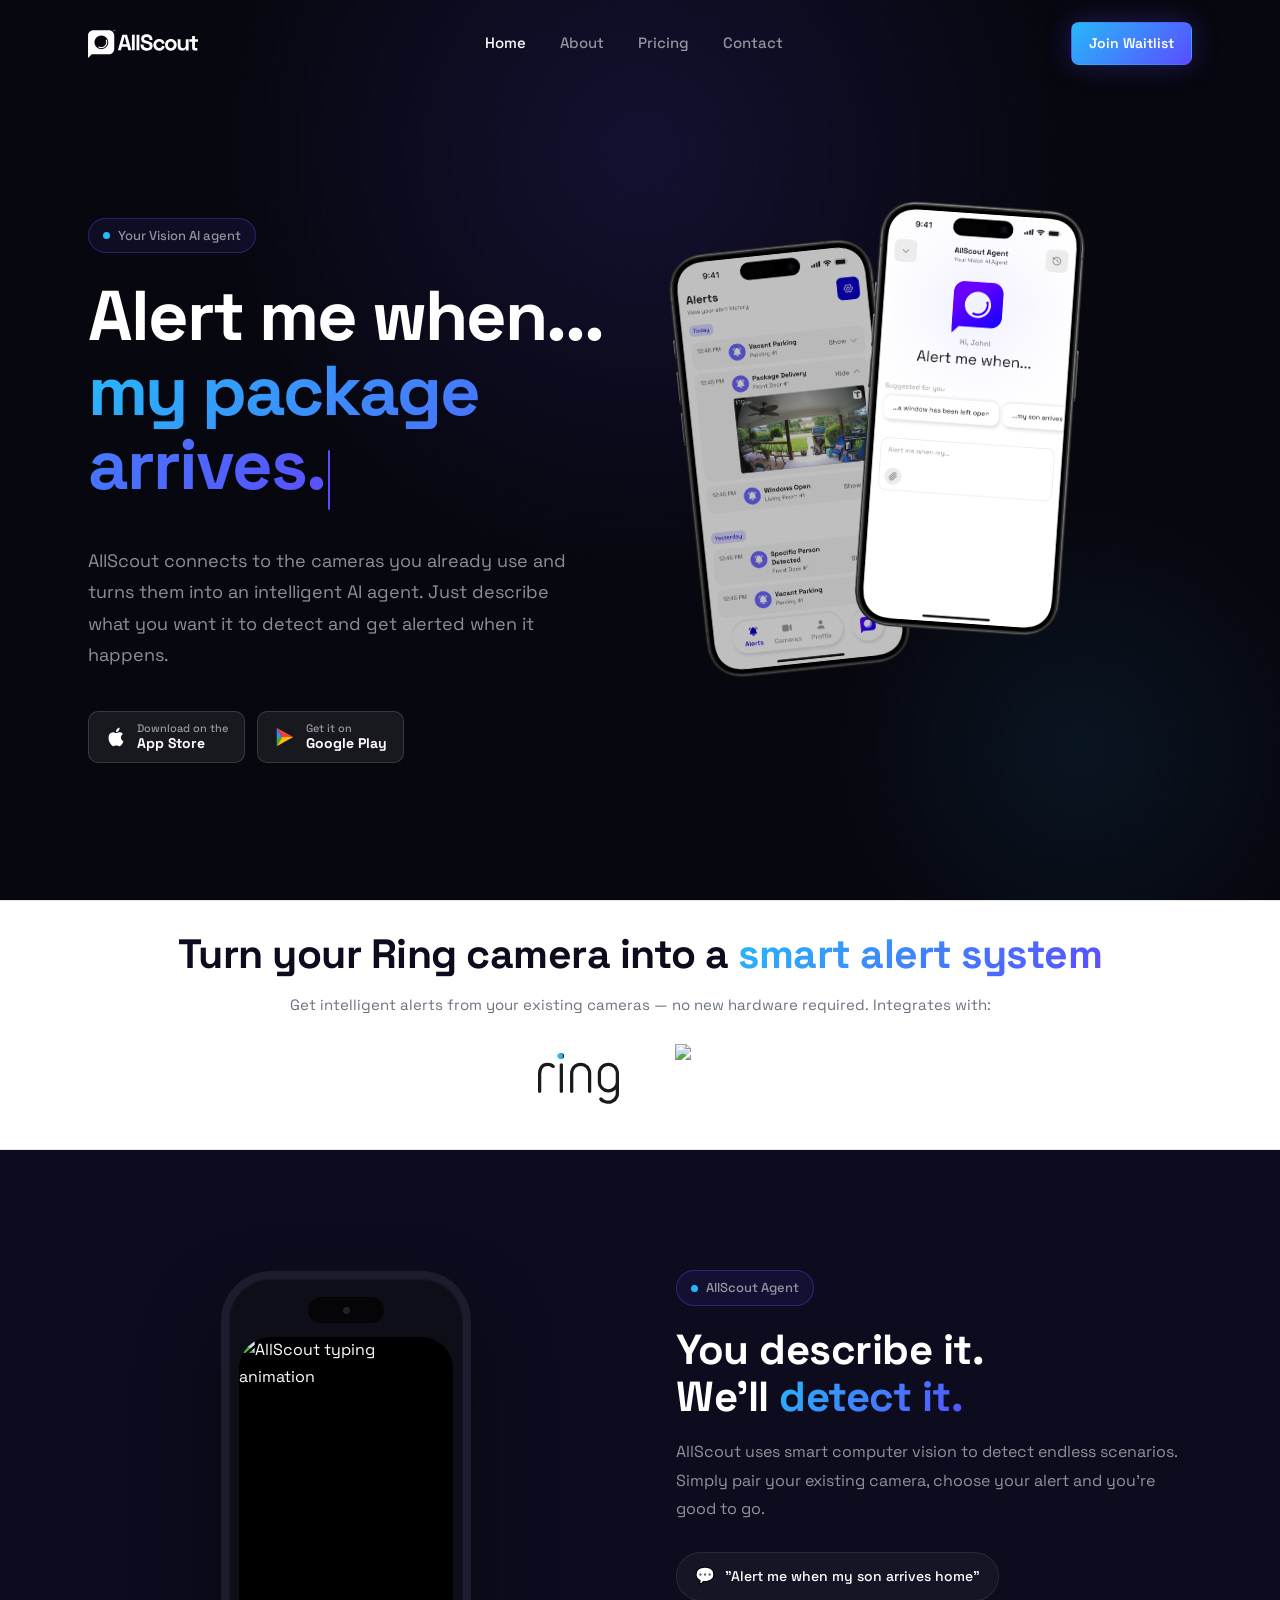
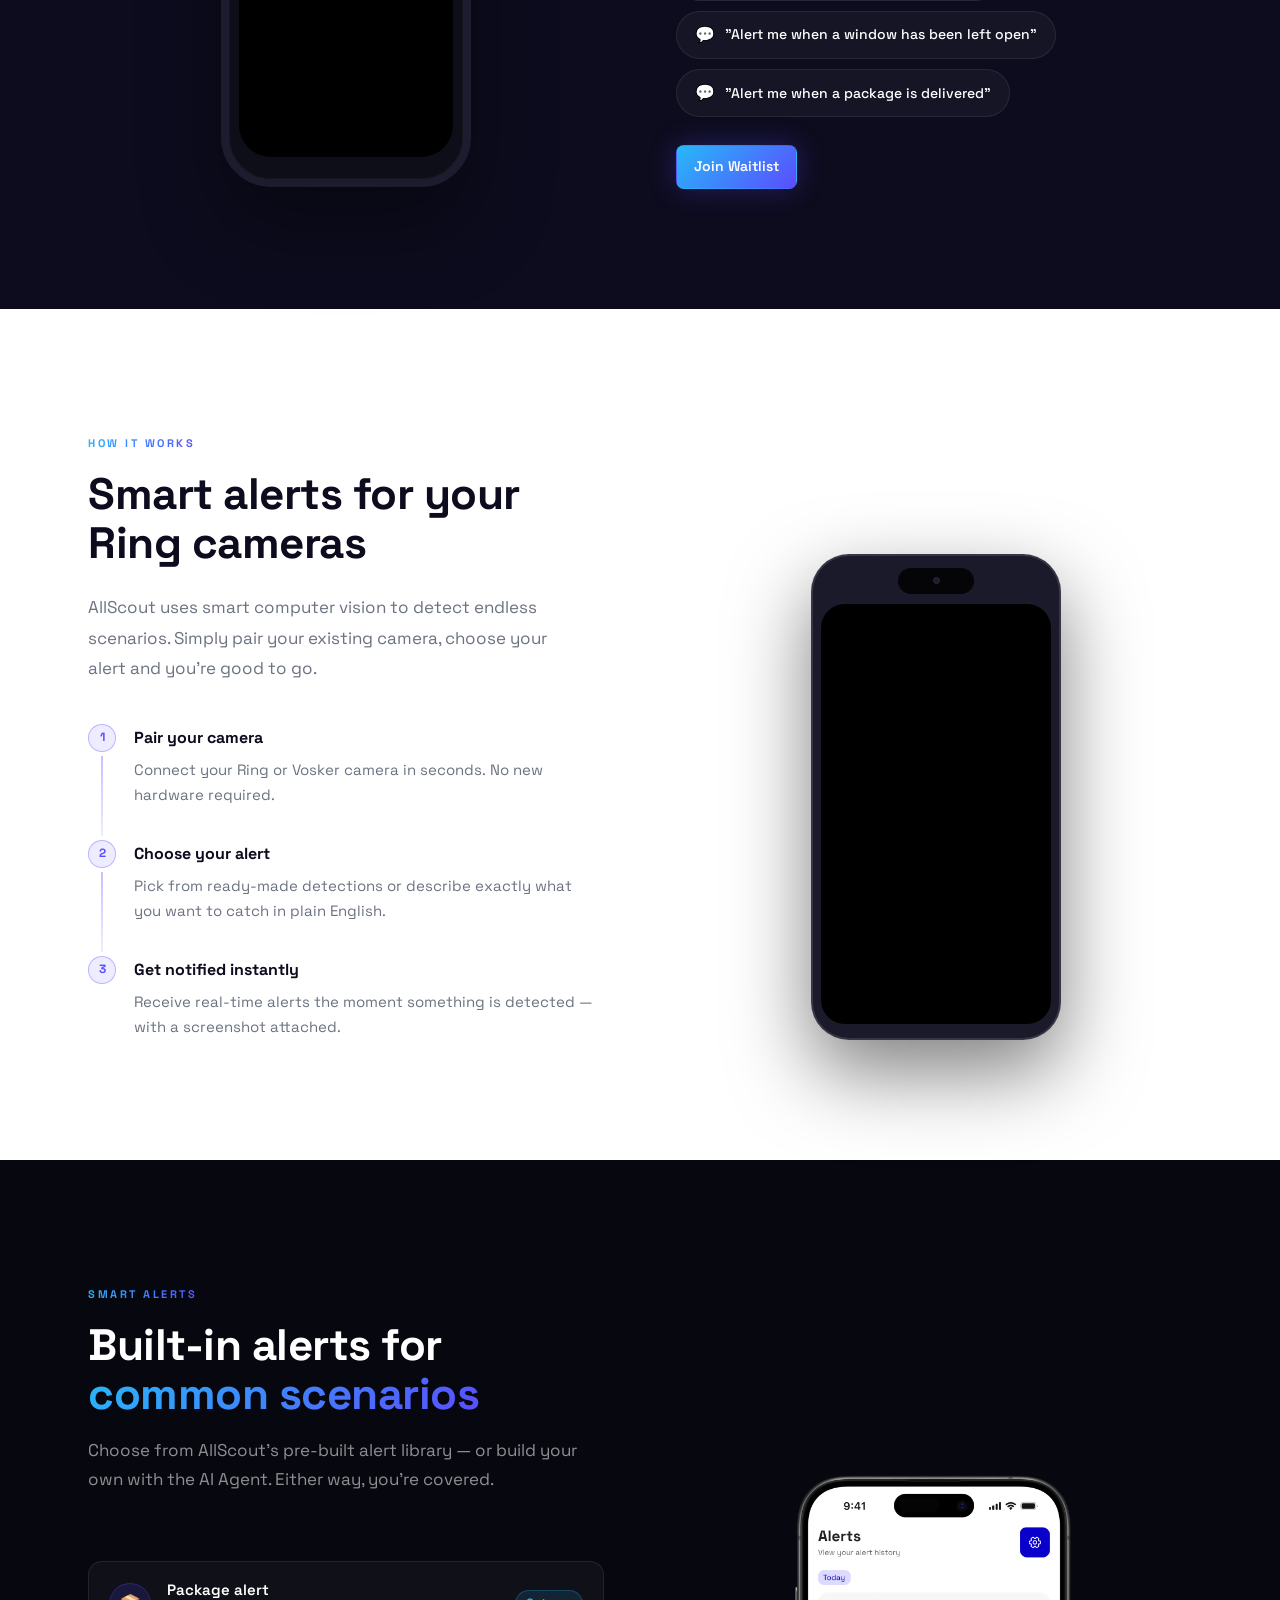
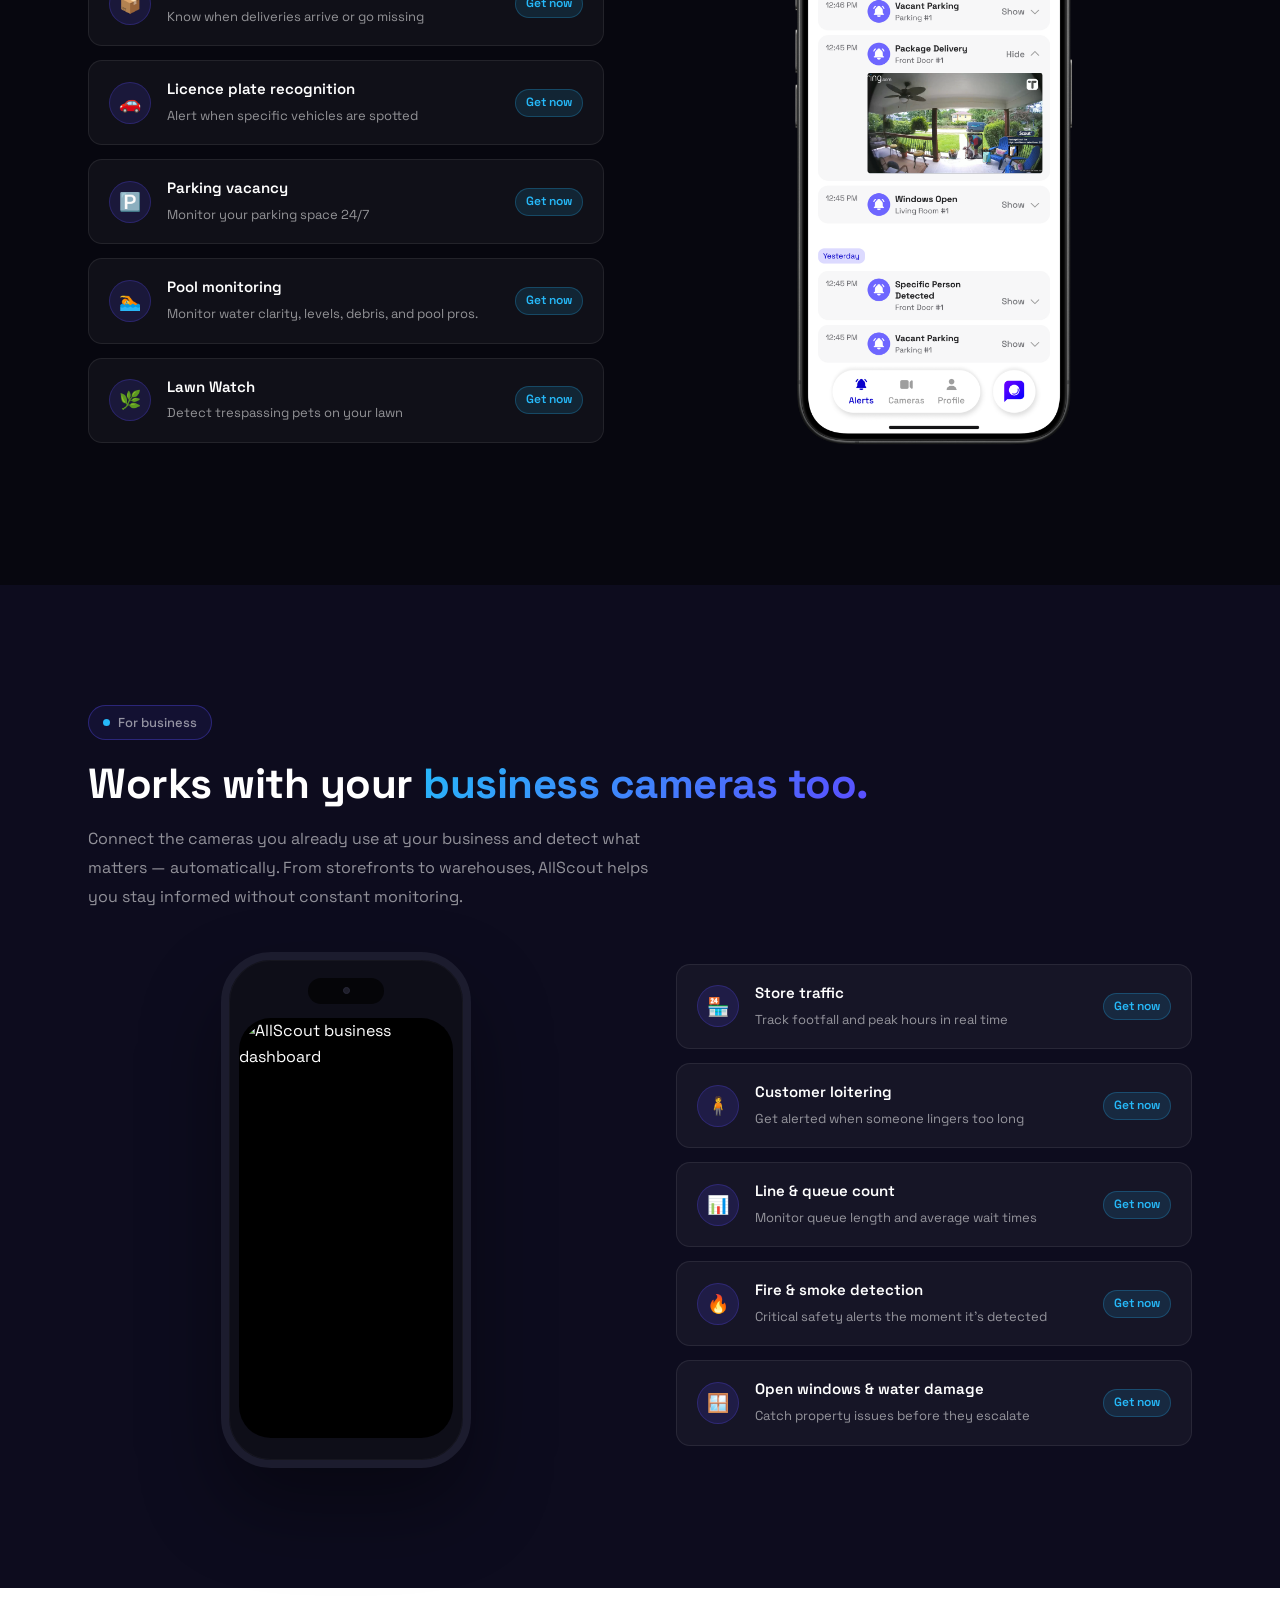
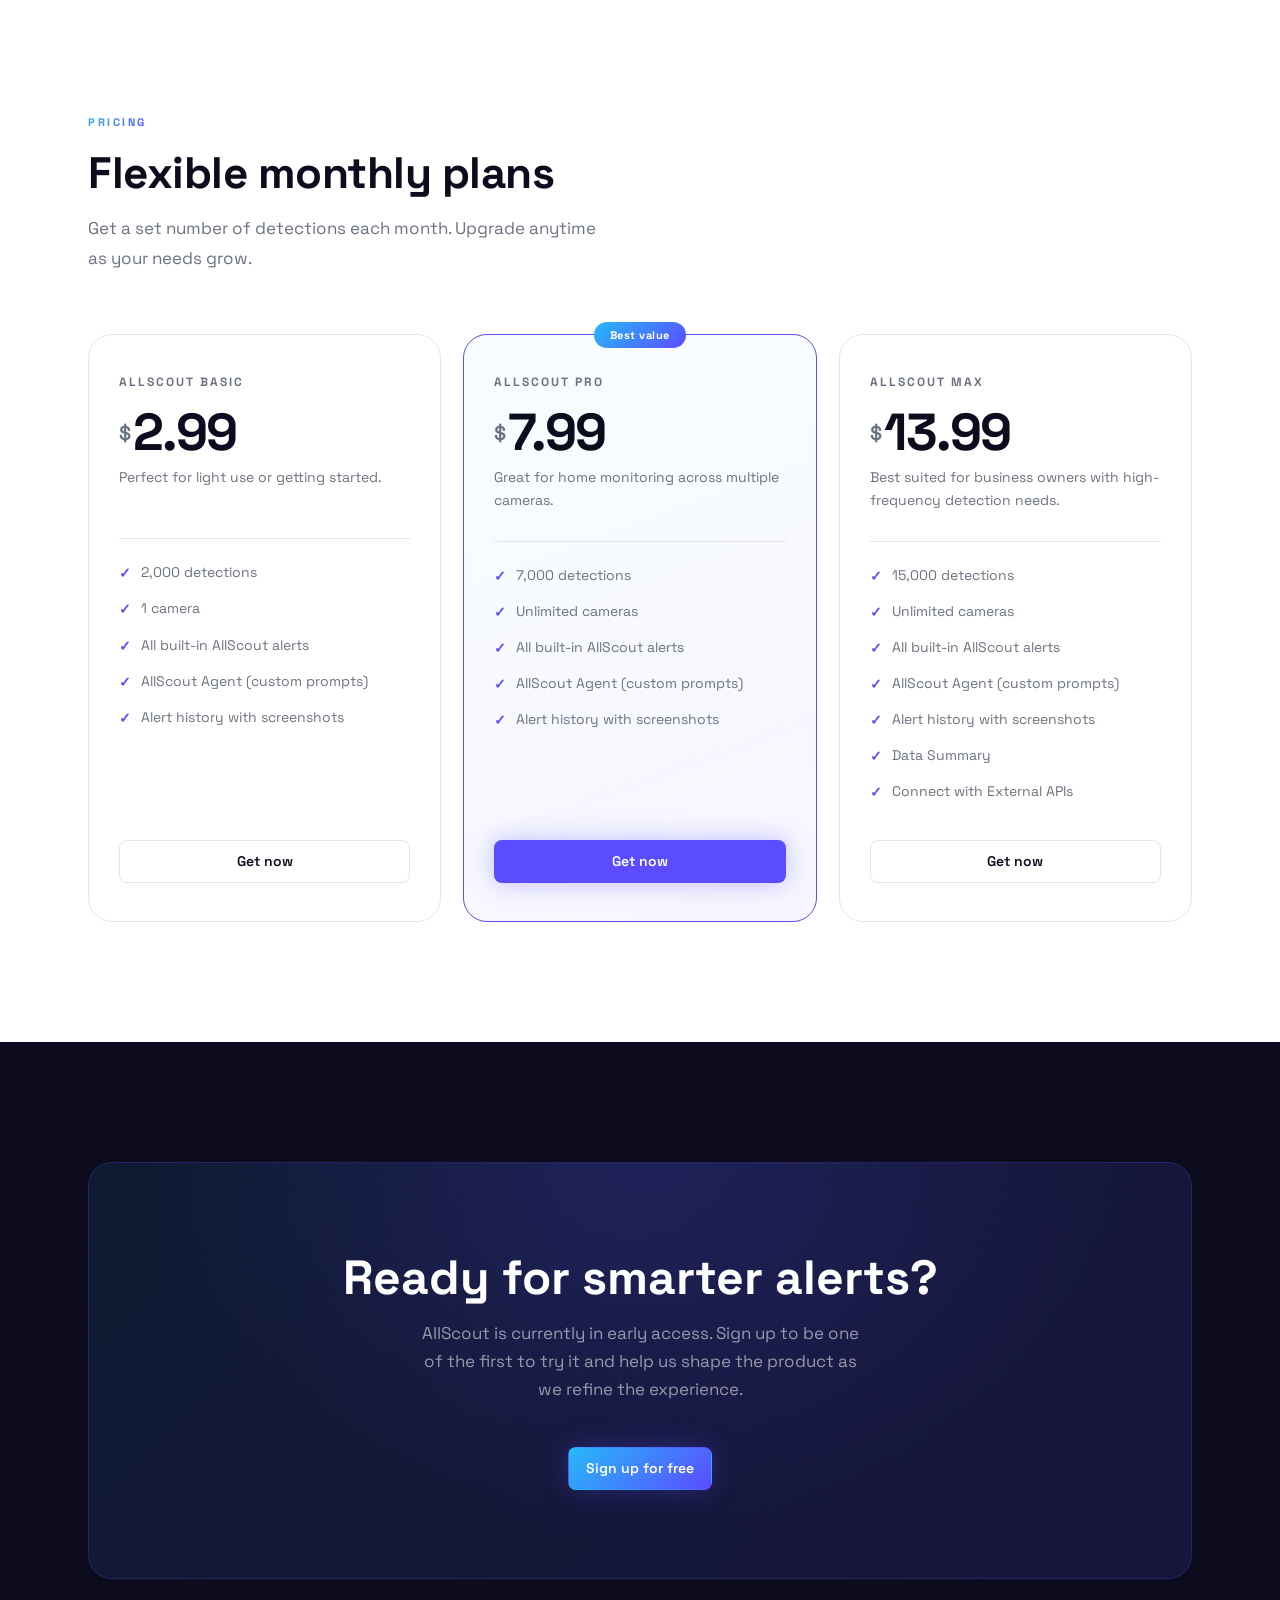
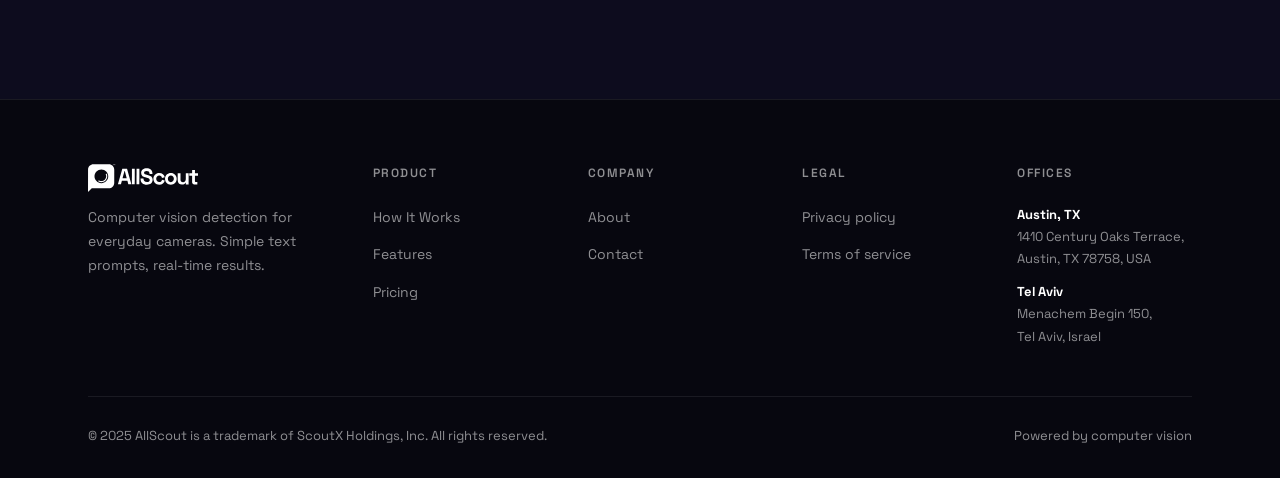
==== commit c9133d2e: "add links to applications with available links" ====
--- a/index.html
+++ b/index.html
@@ -225,7 +225,7 @@
               <strong>Package alert</strong>
               <span>Know when deliveries arrive or go missing</span>
             </div>
-            <a href="https://ring.com/appstore" class="alert-chip-cta" target="_blank" rel="noopener">Get now</a>
+            <a href="https://ring.com/pages/appstore/packageprotect" class="alert-chip-cta" target="_blank" rel="noopener">Get now</a>
           </div>
           <div class="alert-chip">
             <div class="alert-chip-icon">🚗</div>
@@ -257,7 +257,7 @@
               <strong>Lawn Watch</strong>
               <span>Detect trespassing pets on your lawn</span>
             </div>
-            <a href="https://ring.com/appstore" class="alert-chip-cta" target="_blank" rel="noopener">Get now</a>
+            <a href="https://ring.com/pages/appstore/lawnwatch" class="alert-chip-cta" target="_blank" rel="noopener">Get now</a>
           </div>
         </div>
         <div class="fade-in" style="transition-delay:.2s;display:flex;justify-content:center;align-items:flex-end;">
--- a/css/styles.css
+++ b/css/styles.css
@@ -644,10 +644,11 @@
 .alerts-section { padding:120px 0; background:var(--bg); }
 .alerts-layout {
   display:grid; grid-template-columns:1fr 1fr;
-  gap:72px; align-items:end; margin-top:40px;
+  gap:72px; align-items:end; margin-top:-40px;
 }
 .alerts-chips {
   display:flex; flex-direction:column; gap:14px;
+  margin-bottom:22px;
 }
 .alerts-grid {
   display:grid; grid-template-columns:repeat(3,1fr);
@@ -712,7 +713,7 @@
 }
 
 @media (max-width:860px) {
-  .alerts-layout { grid-template-columns:1fr; }
+  .alerts-layout { grid-template-columns:1fr; margin-top:24px; }
   .alerts-phone { display:none; }
   .alerts-grid { grid-template-columns:repeat(2,1fr); }
 }
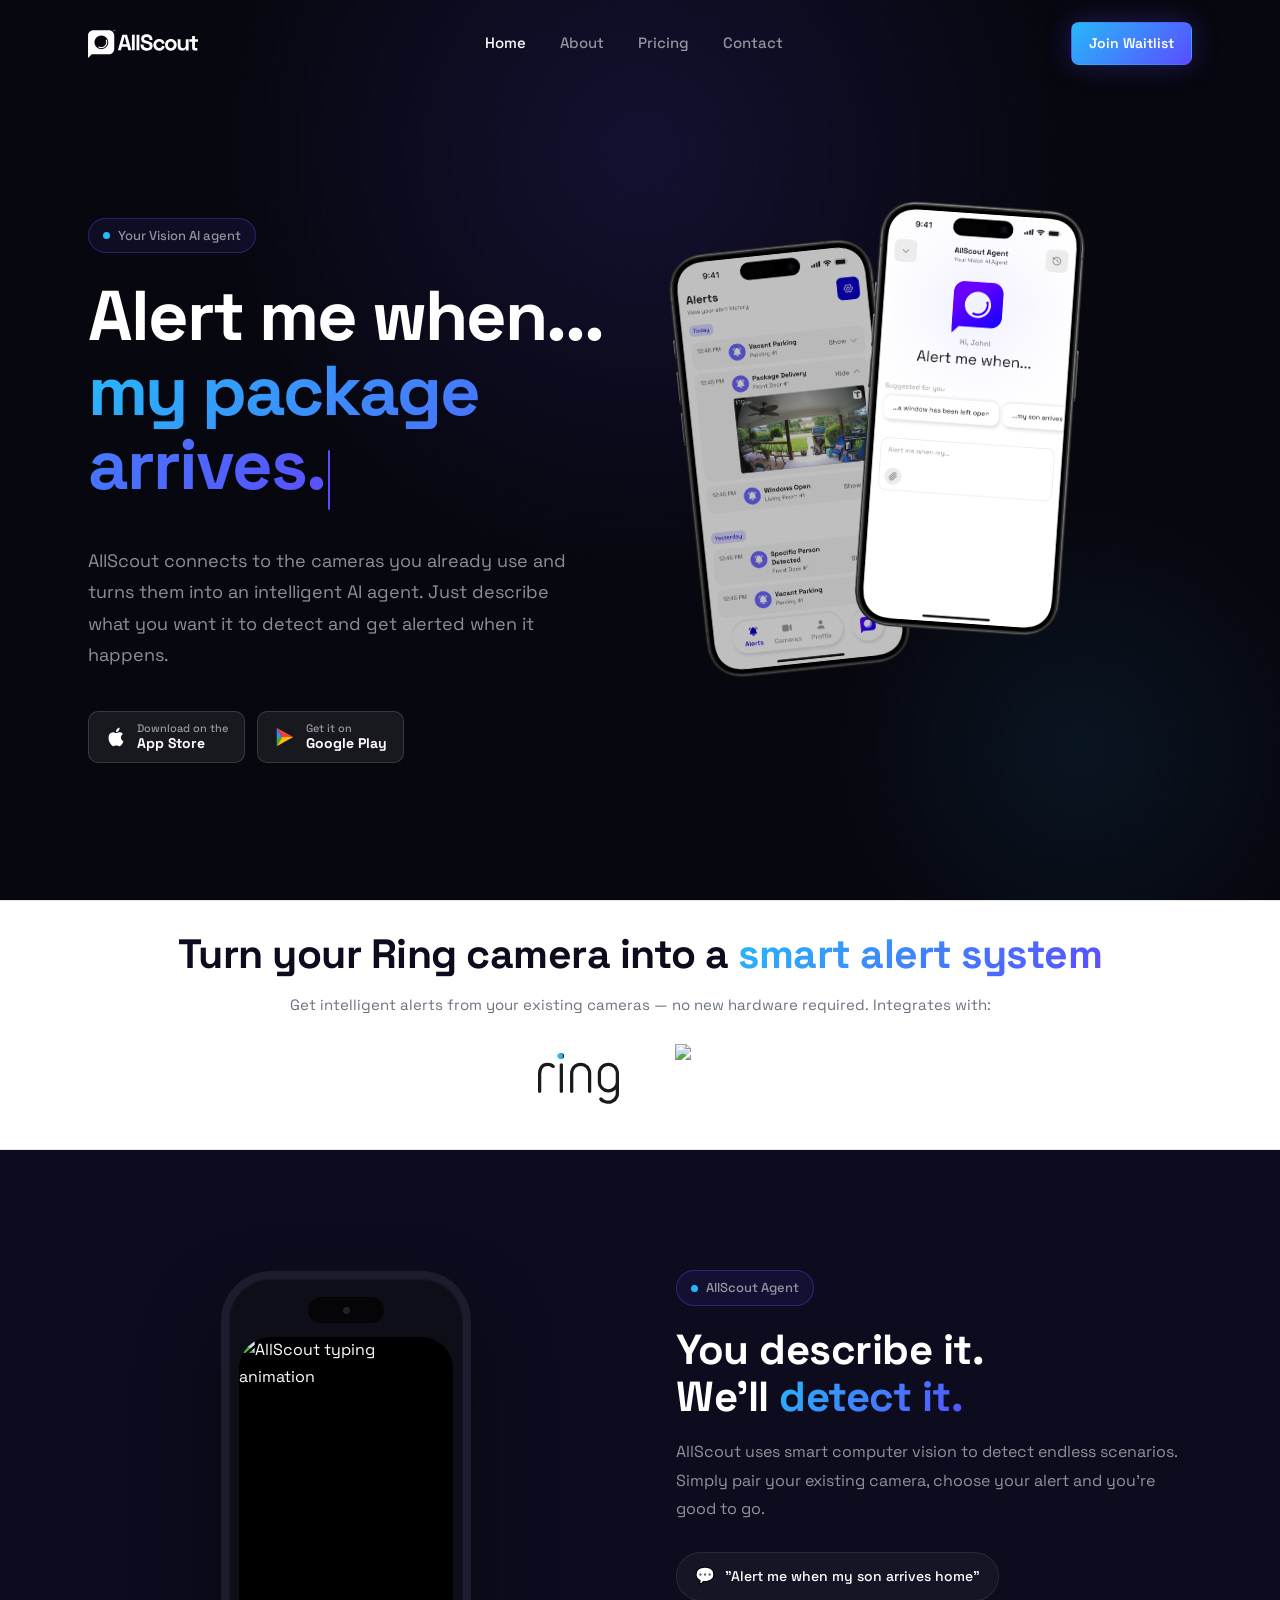
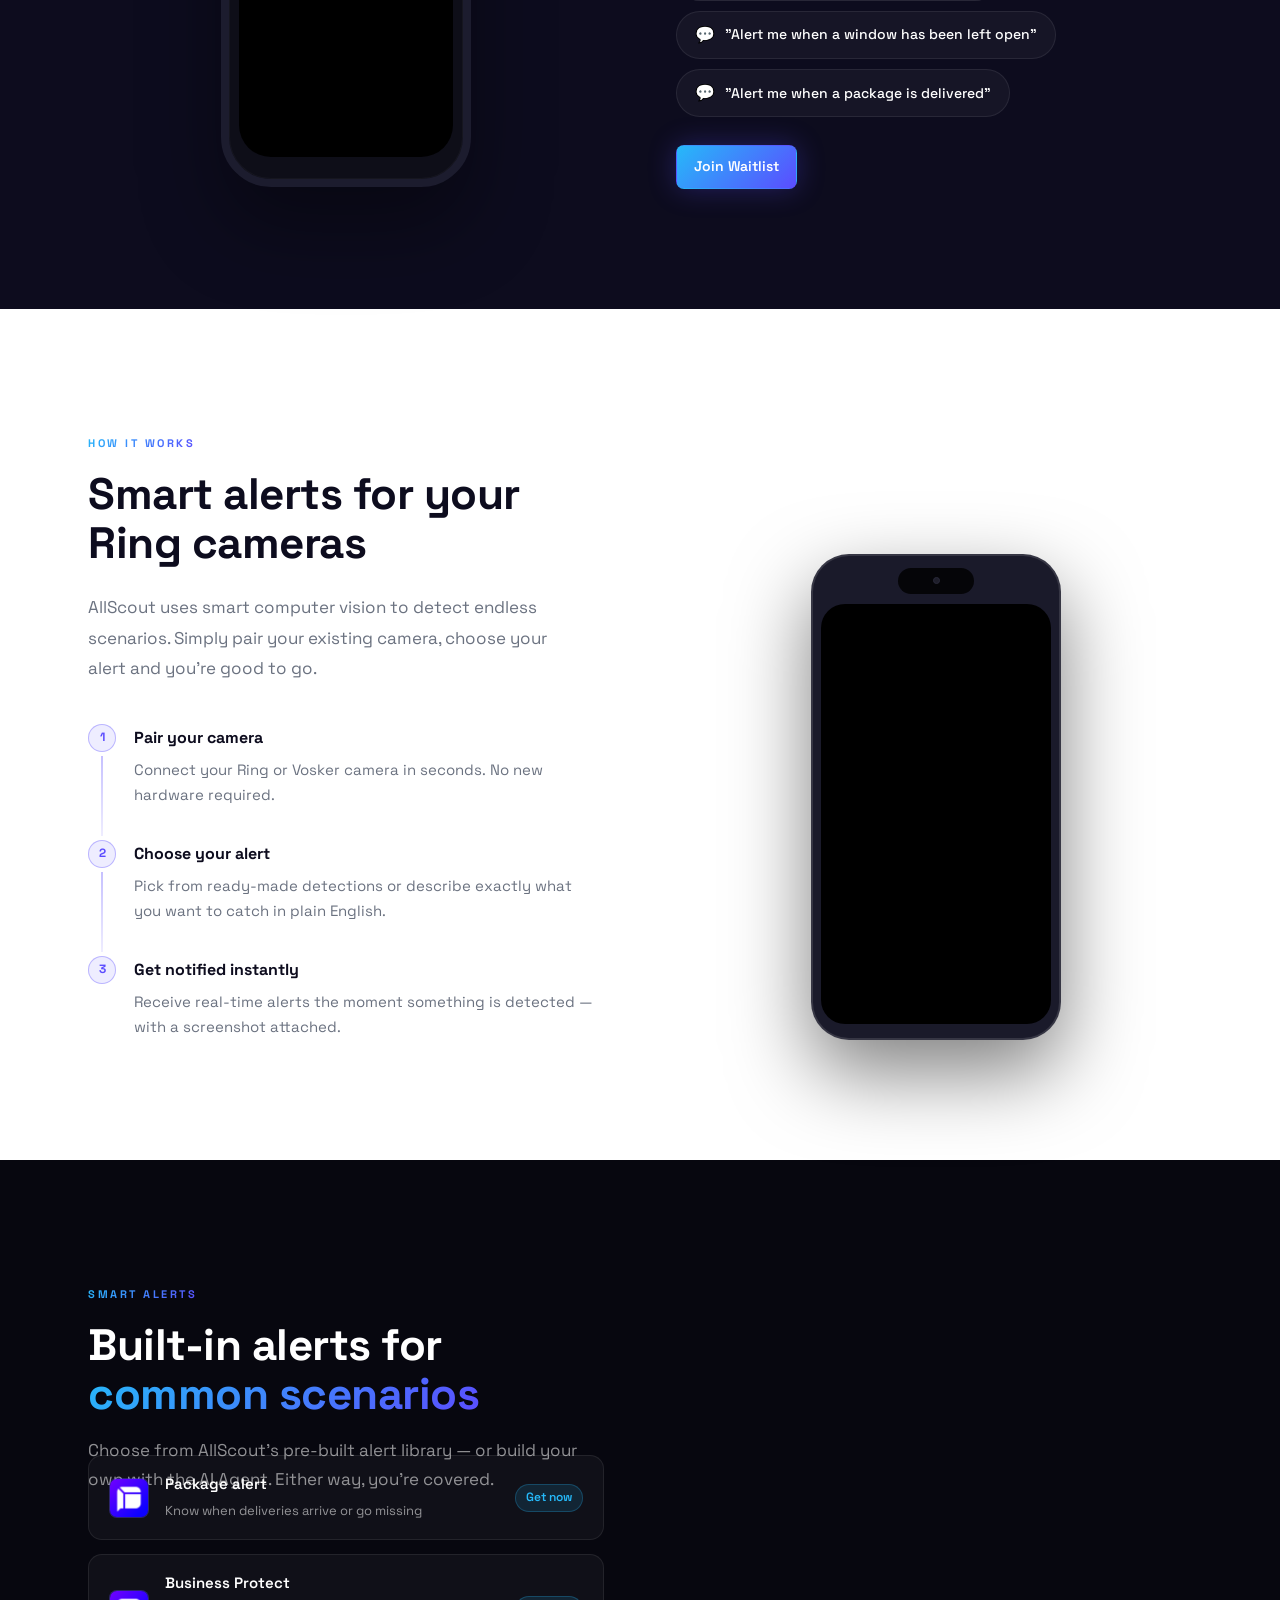
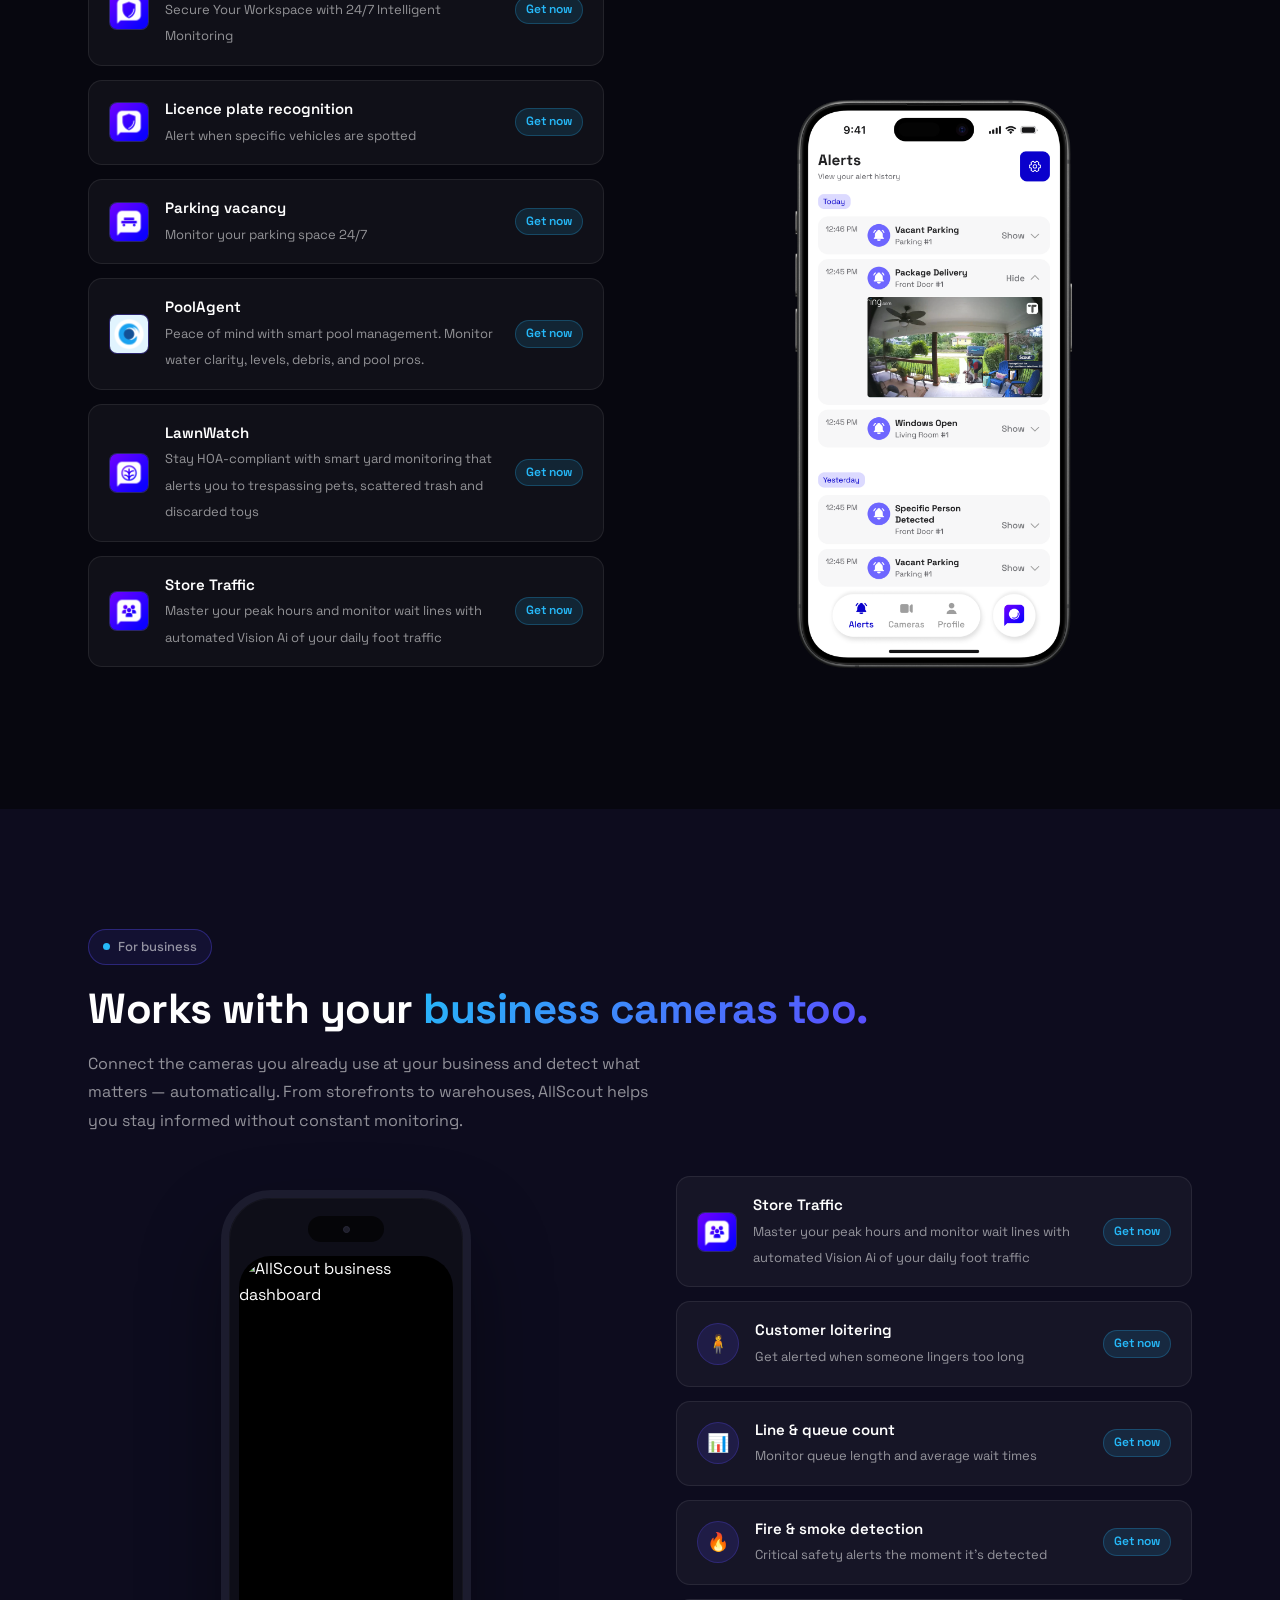
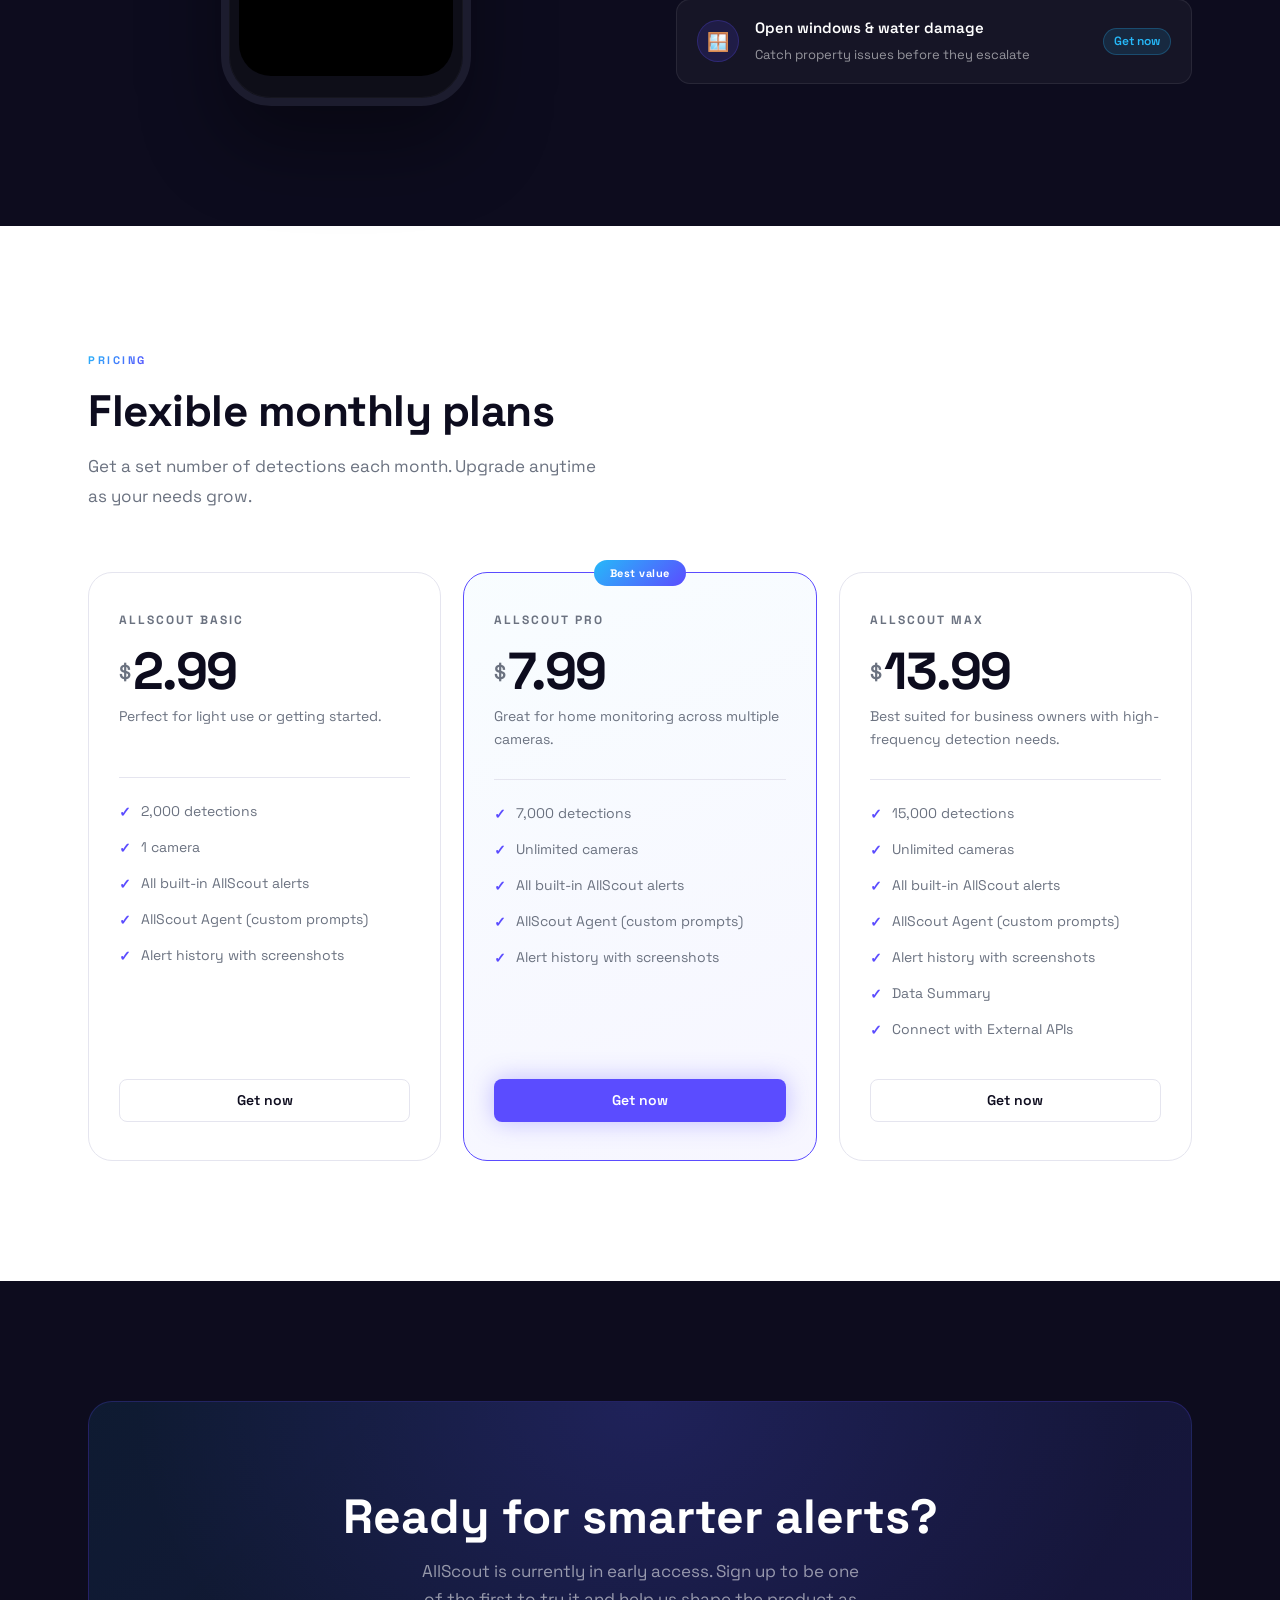
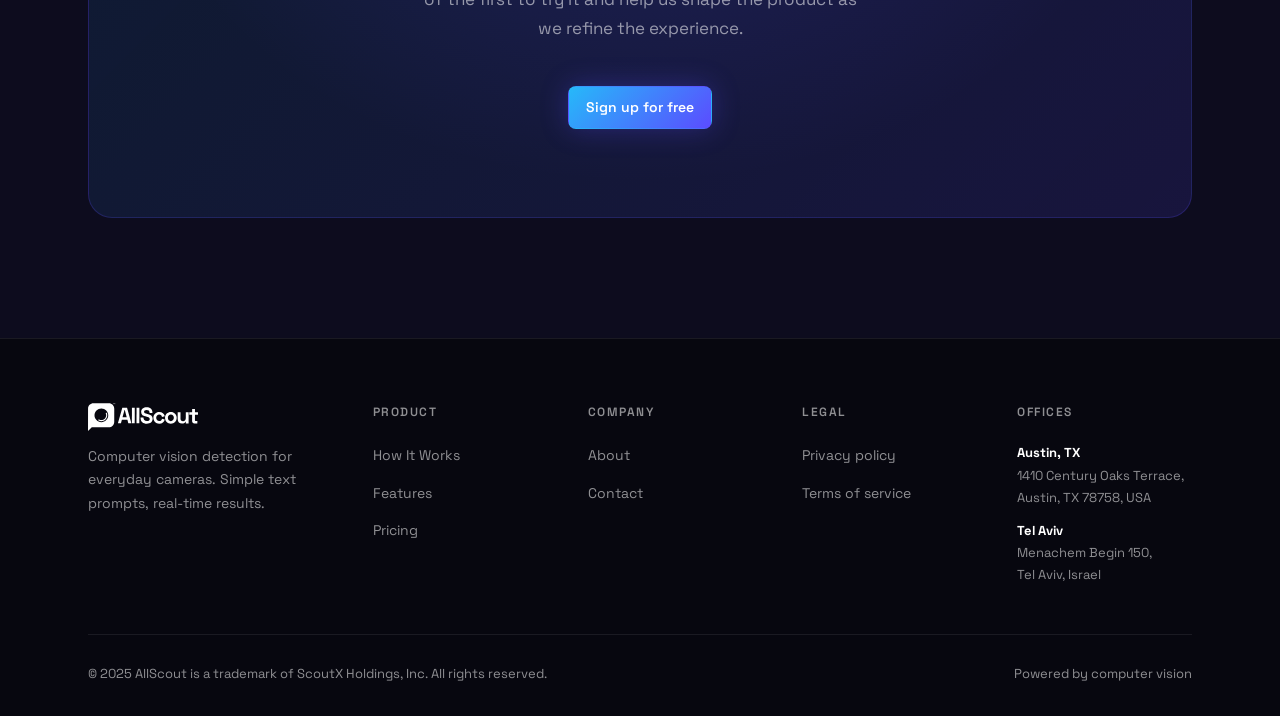
==== commit 0dc63972: "update application links" ====
--- a/index.html
+++ b/index.html
@@ -220,7 +220,7 @@
       <div class="alerts-layout">
         <div class="alerts-chips fade-in">
           <div class="alert-chip">
-            <div class="alert-chip-icon">📦</div>
+            <img src="assets/icon-package-protect.png" alt="Package Protect" class="alert-chip-icon" style="width:40px;height:40px;border-radius:8px;">
             <div class="alert-chip-text">
               <strong>Package alert</strong>
               <span>Know when deliveries arrive or go missing</span>
@@ -228,36 +228,52 @@
             <a href="https://ring.com/pages/appstore/packageprotect" class="alert-chip-cta" target="_blank" rel="noopener">Get now</a>
           </div>
           <div class="alert-chip">
-            <div class="alert-chip-icon">🚗</div>
+            <img src="assets/icon-business-protect.png" alt="Business Protect" class="alert-chip-icon" style="width:40px;height:40px;border-radius:8px;">
+            <div class="alert-chip-text">
+              <strong>Business Protect</strong>
+              <span>Secure Your Workspace with 24/7 Intelligent Monitoring</span>
+            </div>
+            <a href="https://ring.com/pages/appstore/business-protect" class="alert-chip-cta" target="_blank" rel="noopener">Get now</a>
+          </div>
+          <div class="alert-chip">
+            <img src="assets/icon-business-protect.png" alt="Licence Plate Recognition" class="alert-chip-icon" style="width:40px;height:40px;border-radius:8px;">
             <div class="alert-chip-text">
               <strong>Licence plate recognition</strong>
               <span>Alert when specific vehicles are spotted</span>
             </div>
-            <a href="https://ring.com/appstore" class="alert-chip-cta" target="_blank" rel="noopener">Get now</a>
-          </div>
-          <div class="alert-chip">
-            <div class="alert-chip-icon">🅿️</div>
+            <a href="https://ring.com/pages/appstore/business-protect" class="alert-chip-cta" target="_blank" rel="noopener">Get now</a>
+          </div>
+          <div class="alert-chip">
+            <img src="assets/icon-parkhost.png" alt="Parking Vacancy" class="alert-chip-icon" style="width:40px;height:40px;border-radius:8px;">
             <div class="alert-chip-text">
               <strong>Parking vacancy</strong>
               <span>Monitor your parking space 24/7</span>
             </div>
-            <a href="https://ring.com/appstore" class="alert-chip-cta" target="_blank" rel="noopener">Get now</a>
-          </div>
-          <div class="alert-chip">
-            <div class="alert-chip-icon">🏊</div>
-            <div class="alert-chip-text">
-              <strong>Pool monitoring</strong>
-              <span>Monitor water clarity, levels, debris, and pool pros.</span>
-            </div>
-            <a href="https://ring.com/appstore" class="alert-chip-cta" target="_blank" rel="noopener">Get now</a>
-          </div>
-          <div class="alert-chip">
-            <div class="alert-chip-icon">🌿</div>
-            <div class="alert-chip-text">
-              <strong>Lawn Watch</strong>
-              <span>Detect trespassing pets on your lawn</span>
+            <a href="https://ring.com/pages/appstore/business-protect" class="alert-chip-cta" target="_blank" rel="noopener">Get now</a>
+          </div>
+          <div class="alert-chip">
+            <img src="assets/icon-poolscout.png" alt="PoolAgent" class="alert-chip-icon" style="width:40px;height:40px;border-radius:8px;">
+            <div class="alert-chip-text">
+              <strong>PoolAgent</strong>
+              <span>Peace of mind with smart pool management. Monitor water clarity, levels, debris, and pool pros.</span>
+            </div>
+            <a href="https://ring.com/pages/appstore" class="alert-chip-cta" target="_blank" rel="noopener">Get now</a>
+          </div>
+          <div class="alert-chip">
+            <img src="assets/icon-lawnwatch.png" alt="LawnWatch" class="alert-chip-icon" style="width:40px;height:40px;border-radius:8px;">
+            <div class="alert-chip-text">
+              <strong>LawnWatch</strong>
+              <span>Stay HOA-compliant with smart yard monitoring that alerts you to trespassing pets, scattered trash and discarded toys</span>
             </div>
             <a href="https://ring.com/pages/appstore/lawnwatch" class="alert-chip-cta" target="_blank" rel="noopener">Get now</a>
+          </div>
+          <div class="alert-chip">
+            <img src="assets/icon-storetraffic.png" alt="Store Traffic" class="alert-chip-icon" style="width:40px;height:40px;border-radius:8px;">
+            <div class="alert-chip-text">
+              <strong>Store Traffic</strong>
+              <span>Master your peak hours and monitor wait lines with automated Vision Ai of your daily foot traffic</span>
+            </div>
+            <a href="https://ring.com/pages/appstore/storetraffic" class="alert-chip-cta" target="_blank" rel="noopener">Get now</a>
           </div>
         </div>
         <div class="fade-in" style="transition-delay:.2s;display:flex;justify-content:center;align-items:flex-end;">
@@ -287,12 +303,12 @@
         </div>
         <div class="alerts-chips fade-in" style="transition-delay:.15s;">
           <div class="alert-chip">
-            <div class="alert-chip-icon">🏪</div>
-            <div class="alert-chip-text">
-              <strong>Store traffic</strong>
-              <span>Track footfall and peak hours in real time</span>
-            </div>
-            <a href="https://ring.com/appstore" class="alert-chip-cta" target="_blank" rel="noopener">Get now</a>
+            <img src="assets/icon-storetraffic.png" alt="Store Traffic" class="alert-chip-icon" style="width:40px;height:40px;border-radius:8px;">
+            <div class="alert-chip-text">
+              <strong>Store Traffic</strong>
+              <span>Master your peak hours and monitor wait lines with automated Vision Ai of your daily foot traffic</span>
+            </div>
+            <a href="https://ring.com/pages/appstore/storetraffic" class="alert-chip-cta" target="_blank" rel="noopener">Get now</a>
           </div>
           <div class="alert-chip">
             <div class="alert-chip-icon">🧍</div>
